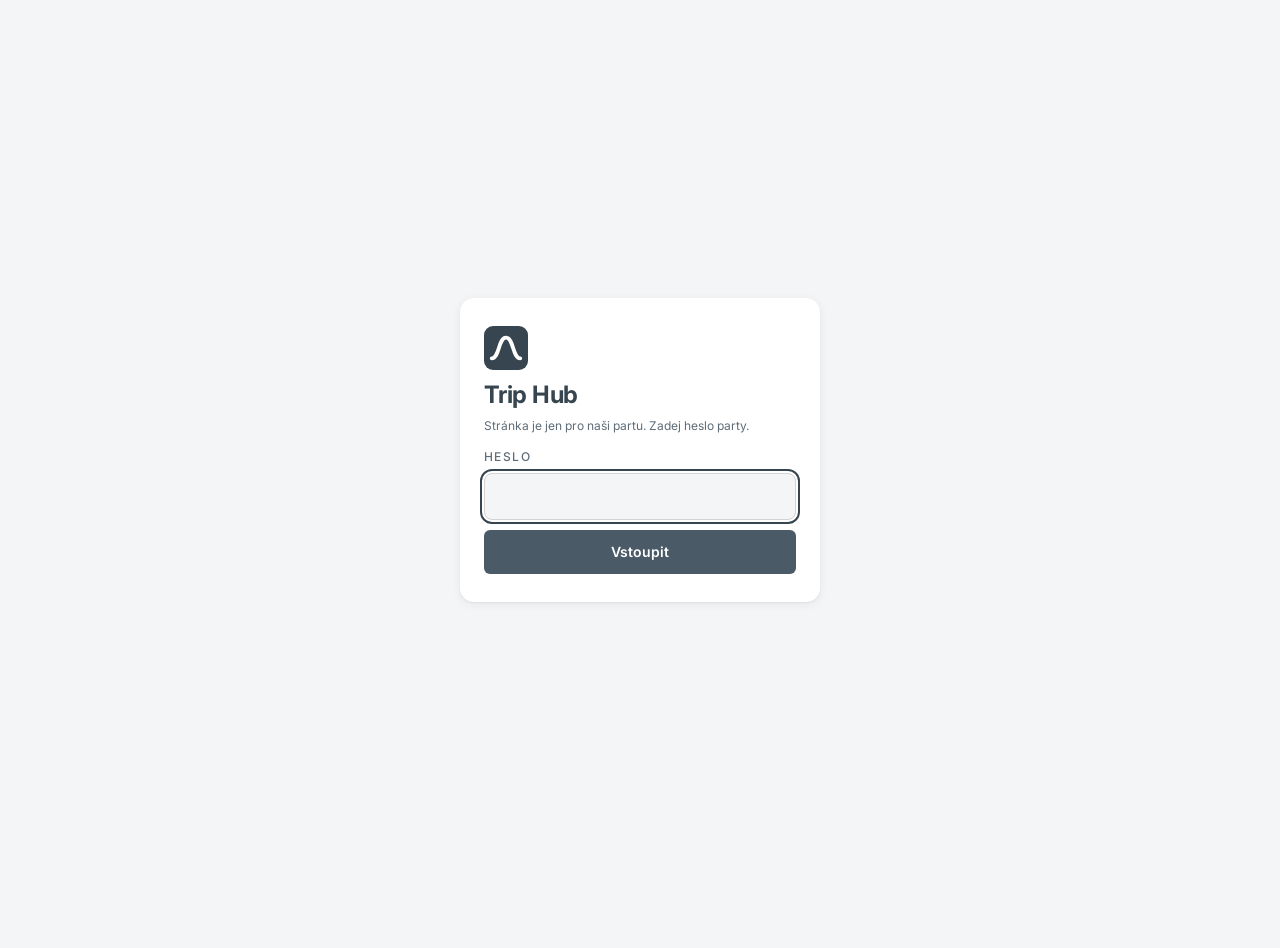
==== index.html @ 34dd04b4 "Místa: Park Františka Šťastného, first trip's meeting point, in a new special category Legendy Co-Au" ====
<!doctype html><html><head><meta charset=utf8><meta name="robots" content="noindex, nofollow, noimageindex"><meta name=viewport content="width=device-width,initial-scale=1,viewport-fit=cover"><style>:root{color-scheme:light;box-sizing:border-box;padding-top:env(safe-area-inset-top,0px);padding-bottom:env(safe-area-inset-bottom,0px)}html{scroll-padding-top:env(safe-area-inset-top,0px)}body{margin:0;padding:0;font:14px -apple-system,BlinkMacSystemFont,sans-serif;background:#faf9f5;color:#141413}img{max-width:100%}[hidden]:not([hidden=until-found i]){display:none!important}</style><link rel="icon" href="favicon.svg" type="image/svg+xml"><link rel="icon" href="favicon-32.png" sizes="32x32" type="image/png"><link rel="apple-touch-icon" href="apple-touch-icon.png"></head><body><script>/* Site password gate (Tom 2026-10-06) */try{var a=localStorage.getItem("site-auth");if(a!=="1"&&a!=="guest")document.documentElement.classList.add("locked");if(a==="guest")document.documentElement.classList.add("guest")}catch(_){document.documentElement.classList.add("locked")}</script>
<title>Trip Hub</title>
<link rel="preconnect" href="https://fonts.googleapis.com">
<link rel="preconnect" href="https://fonts.gstatic.com" crossorigin>
<link rel="stylesheet" href="https://fonts.googleapis.com/css2?family=Inter:wght@400;500;600;700&display=swap">
<style>
:root{
  /* Modern Minimalist: Charcoal #36454F, Slate Gray #708090, Light Gray #D3D3D3, White. */
  --bg:#F4F5F6; --surface:#FFFFFF; --ink:#36454F; --muted:#5F6D78; --line:#D3D3D3;
  --accent:#4A5A67; --accent-ink:#FFFFFF; --flag:#36454F; --flag-ink:#FFFFFF; --good:#4E7A5E; --soft:#ECEEF0;
  --road:#36454F; --slate:#708090; --hero-hi:#D3D3D3; --go-bg:#D6F0DC; --go-ink:#1D4A2A;
  /* Cards have no border stroke, only a soft shadow (Tom 2026-10-06). */
  --card-shadow:0 1px 2px rgba(31,41,51,.06),0 2px 10px rgba(31,41,51,.07);
  /* Route lines on maps stay distinct colours so stages can be told apart. */
  --s1:#2F5D8A; --s2:#A9561F; --s3:#3E7B55;
  --display:Inter, system-ui, -apple-system, "Segoe UI", Helvetica, Arial, sans-serif;
  --body:Inter, system-ui, -apple-system, "Segoe UI", Helvetica, Arial, sans-serif;
  --mono:Inter, system-ui, -apple-system, "Segoe UI", Helvetica, Arial, sans-serif;
}
@media (prefers-color-scheme: dark){
  :root:not([data-theme="light"]){
    color-scheme:dark;
    --bg:#1E262C; --surface:#273139; --ink:#ECEFF1; --muted:#A9B4BD; --line:#3A464F;
    --accent:#B8C4CD; --accent-ink:#1E262C; --flag:#D3D3D3; --flag-ink:#36454F; --good:#7DBF94; --soft:#303B44;
    --road:#151B20; --slate:#8A9AA8; --hero-hi:#D3D3D3; --go-bg:#A8DDB5; --go-ink:#12301C; --s1:#6FA0D6; --s2:#E0915C; --s3:#72B98C; --card-shadow:0 1px 2px rgba(0,0,0,.35),0 0 0 1px rgba(255,255,255,.03);
  }
}
:root[data-theme="dark"]{
  color-scheme:dark;
  --bg:#1E262C; --surface:#273139; --ink:#ECEFF1; --muted:#A9B4BD; --line:#3A464F;
  --accent:#B8C4CD; --accent-ink:#1E262C; --flag:#D3D3D3; --flag-ink:#36454F; --good:#7DBF94; --soft:#303B44;
  --road:#151B20; --slate:#8A9AA8; --hero-hi:#D3D3D3; --go-bg:#A8DDB5; --go-ink:#12301C; --s1:#6FA0D6; --s2:#E0915C; --s3:#72B98C; --card-shadow:0 1px 2px rgba(0,0,0,.35),0 0 0 1px rgba(255,255,255,.03);
}
*{box-sizing:border-box}
body{overflow-x:clip;font-variant-numeric:tabular-nums;background:var(--bg);color:var(--ink);font:16px/1.55 var(--body);padding-inline:16px;padding-block:0 48px}
.wrap{max-width:1040px;margin:0 auto}
h1,h2,h3{font-family:var(--display);font-weight:700;letter-spacing:-.01em;text-wrap:balance;margin:0;line-height:1.05}
.mono{font-family:var(--mono);font-variant-numeric:tabular-nums}
.label{font:500 12px/1 var(--mono);text-transform:uppercase;letter-spacing:.12em;color:var(--muted)}
a{color:var(--accent)}
button,input,textarea,select{font:inherit;color:inherit}
:focus-visible{outline:2px solid var(--flag);outline-offset:2px}

/* Header */
.top{display:flex;flex-wrap:wrap;align-items:center;justify-content:space-between;gap:12px;padding-block:20px 12px}
/* Fixed top menu (Tom 2026-10-08): sticks to the top; full-width backdrop, transparent while it sits over a hero photo */
.top{position:sticky;top:0;z-index:50}
.top::before{content:"";position:absolute;inset:0 calc(50% - 50vw);z-index:-1;background:var(--bg);transition:background .2s,box-shadow .2s}
body.scrolled .top::before{box-shadow:0 1px 0 var(--line),0 6px 16px rgba(0,0,0,.06)}
body.over-hero:not(.top-solid) .top::before{background:transparent;box-shadow:none}
html{scroll-padding-top:calc(var(--top-h,80px) + 8px)}
.brand{display:flex;align-items:center;gap:10px;color:inherit;text-decoration:none}
.brand:focus-visible{outline:2px solid var(--flag);outline-offset:4px;border-radius:8px}
.brand h1{font-size:21px}
.brand svg{flex:none}
.sample{font:500 12px/1 var(--mono);letter-spacing:.08em;text-transform:uppercase;color:var(--muted);border:1px dashed var(--slate);padding:6px 8px;border-radius:4px}

/* Trip switcher */
.trips{display:flex;gap:8px;flex-wrap:wrap;padding-block:4px 16px}
.trip-chip{display:flex;flex-direction:column;align-items:flex-start;gap:4px;background:var(--surface);border:0;box-shadow:var(--card-shadow);border-radius:8px;padding:10px 14px;cursor:pointer;text-align:left}
.trip-chip strong{font-family:var(--display);font-size:16px;font-weight:700}
.trip-chip[aria-pressed="true"]{box-shadow:inset 0 0 0 2px var(--accent),var(--card-shadow)}
.pill{display:inline-block;font:500 12px/1 var(--mono);letter-spacing:.1em;text-transform:uppercase;padding:4px 6px;border-radius:3px}
.pill.done{background:var(--soft);color:var(--muted)}
.pill.next{background:var(--flag);color:var(--flag-ink)}

/* Hero band */
/* Full-width trip header; its content stays in the page container. Past trips show a trip photo with the cars behind it. */
.hero{position:relative;margin-inline:calc(50% - 50vw);margin-bottom:28px;padding:44px 16px;color:#F2F5F8;background:var(--road);background-size:cover;background-position:var(--hero-pos,center)}
.hero.has-img{background-image:linear-gradient(0deg,rgba(20,27,33,.82) 0%,rgba(20,27,33,.66) calc(100% - var(--hero-top) - 170px),rgba(20,27,33,.22) calc(100% - var(--hero-top) + 10px),rgba(20,27,33,0) 100%),var(--hero-img);--hero-top:clamp(260px,50vh,600px);padding-block:var(--hero-top) 40px}
.hero.has-img .hero-in{width:100%;align-items:end}
.hero-in{max-width:1040px;margin:0 auto;display:grid;grid-template-columns:1.4fr 1fr;gap:24px;align-items:center}
.hero.has-img h2,.hero.has-img p,.hero.has-img .stat,.hero.has-img .label{text-shadow:0 1px 3px rgba(0,0,0,.55),0 0 14px rgba(0,0,0,.35)}
.hero h2{font-size:clamp(28px,4.8vw,45px)}
/* Trip titles (Tom 2026-10-09): own title, season + year as the subtitle */
.hero .hsub{margin-top:6px;font:600 clamp(16px,2vw,20px)/1.2 var(--display);color:#E3EAF0;letter-spacing:.01em}
.hero .label{color:#B8C5D1}
.hero.has-img .label{color:#E2E8EE}
.hero p{margin:10px 0 0;max-width:52ch;color:#C9D3DD}
.stats{display:grid;grid-template-columns:repeat(2,1fr);gap:14px 20px;align-content:center}
.stat .v{font:500 23px/1.1 var(--mono);font-variant-numeric:tabular-nums}
.stat .v small{font-size:12px;color:#9FB0C2;margin-left:3px}
.countdown{color:var(--flag)}
.hero .countdown{color:var(--hero-hi)}

/* Tabs */
.tabs{display:flex;gap:4px;overflow-x:auto;margin-block:20px 16px;border-bottom:1px solid var(--line)}
.tab{background:none;border:0;border-bottom:3px solid transparent;padding:10px 14px;font:600 12px/1 var(--mono);letter-spacing:.08em;text-transform:uppercase;color:var(--muted);cursor:pointer;white-space:nowrap}
.tab[aria-selected="true"]{color:var(--ink);border-bottom-color:var(--flag)}

/* Roads */
.stages{display:grid;gap:14px}
.stage{background:var(--surface);border:0;box-shadow:var(--card-shadow);border-radius:10px;display:grid;grid-template-columns:72px 1fr 260px;gap:16px;padding:16px;align-items:center}
.day{font-family:var(--display);font-weight:700;font-size:28px;line-height:1;color:var(--accent);text-align:center}
.day span{display:block;font:500 12px/1 var(--mono);letter-spacing:.12em;color:var(--muted);margin-bottom:4px}
.stage h3{font-size:17px}
.stage .route{color:var(--muted);font-size:14px;margin-top:2px}
.facts{display:flex;flex-wrap:wrap;gap:6px 16px;margin-top:10px;font-size:12px}
.facts b{font-family:var(--mono);font-weight:500}
.passes{display:flex;flex-wrap:wrap;gap:6px;margin-top:10px}
.pass{font:500 12px/1 var(--mono);background:var(--soft);padding:6px 8px;border-radius:4px}
.pass em{font-style:normal;color:var(--muted)}
.profile svg{width:100%;height:auto;display:block}
.profile .cap{display:flex;justify-content:space-between;margin-top:4px}
.stage-links{display:flex;gap:12px;margin-top:10px;font-size:12px}
.rating{color:var(--flag);letter-spacing:2px}

/* Photos */
.photo-bar{display:flex;flex-wrap:wrap;gap:10px;align-items:center;justify-content:space-between;margin-bottom:14px}
.photos{display:grid;grid-template-columns:repeat(auto-fill,minmax(220px,1fr));gap:12px}
.photo{margin:0;background:var(--surface);border:0;box-shadow:var(--card-shadow);border-radius:10px;overflow:hidden}
.photo .img{background:var(--soft);aspect-ratio:4/3;max-width:100%;display:block;width:100%;object-fit:cover}
.iday-photos{margin-top:16px;grid-column:1/-1;min-width:0}
.iday-photos-head{display:flex;justify-content:space-between;align-items:center;gap:12px;flex-wrap:wrap;margin-bottom:10px}
.day-photos{grid-template-columns:repeat(auto-fill,minmax(150px,1fr));gap:8px}
.photo-open{display:block;width:100%;padding:0;border:0;background:none;cursor:zoom-in}
.photo-open:focus-visible{outline:2px solid var(--accent,#c60);outline-offset:-2px}
#lightbox{padding:0;border:0;max-width:100vw;max-height:100vh;width:100vw;height:100vh;background:rgba(10,10,10,.94);color:#fff}
#lightbox::backdrop{background:rgba(0,0,0,.8)}
#lightbox .lb-stage{position:absolute;inset:0;display:flex;align-items:center;justify-content:center;padding:48px 8px}
#lightbox img{max-width:100%;max-height:100%;object-fit:contain;display:block}
#lightbox button{position:absolute;background:rgba(255,255,255,.12);color:#fff;border:0;border-radius:999px;width:44px;height:44px;font-size:19px;cursor:pointer}
#lightbox button[hidden]{display:none}
#lightbox button:hover{background:rgba(255,255,255,.25)}
#lightbox [data-lb=close]{top:8px;right:8px}
#lightbox [data-lb=prev]{left:8px;top:50%;transform:translateY(-50%)}
#lightbox [data-lb=next]{right:8px;top:50%;transform:translateY(-50%)}
#lightbox .lb-count{position:absolute;top:18px;left:16px;font-size:12px;opacity:.8;font-family:var(--mono)}
.photo figcaption{padding:10px 12px;font-size:12px;display:flex;justify-content:space-between;gap:8px}
.photo figcaption span:last-child{color:var(--muted);font-family:var(--mono);font-size:12px;white-space:nowrap}
.btn{display:inline-flex;align-items:center;gap:6px;background:var(--accent);color:var(--accent-ink);border:0;border-radius:6px;padding:9px 14px;font-weight:600;font-size:14px;cursor:pointer}
.btn.ghost{background:transparent;color:var(--ink);border:1px solid var(--line)}
.btn input{display:none}

/* Stories */
.stories{display:grid;grid-template-columns:1fr 320px;gap:20px;align-items:start}
.story{background:var(--surface);border:0;box-shadow:var(--card-shadow);border-radius:10px;padding:18px 20px}
.story + .story{margin-top:12px}
.story h3{font-size:23px;margin-top:6px}
.story-del{background:none;border:0;padding:4px;margin:-4px -4px -4px 4px;color:var(--muted);cursor:pointer;border-radius:6px;display:inline-flex}
.story-del:hover{color:#B3261E;background:var(--soft)}
.story-del.edit:hover{color:var(--ink)}
.story p{margin:8px 0 0;max-width:65ch}
.byline{display:flex;gap:10px;align-items:center;flex-wrap:wrap}
.avatar{width:28px;height:28px;border-radius:50%;display:grid;place-items:center;font:600 12px/1 var(--mono);background:var(--ink);color:var(--surface);flex:none}
.byline .who{font-weight:600;font-size:14px}
.byline .car{color:var(--muted);font-size:12px}
.compose{background:var(--surface);border:0;box-shadow:var(--card-shadow);border-radius:10px;padding:16px;display:grid;gap:10px;position:sticky;top:12px}
.compose label{display:grid;gap:4px;font-size:12px;color:var(--muted)}
.compose input,.compose textarea,.compose select{background:var(--bg);border:1px solid var(--line);border-radius:6px;padding:8px 10px;color:var(--ink)}
.compose textarea{min-height:110px;resize:vertical}
.s-picks{display:flex;flex-wrap:wrap;gap:6px}
.s-pick{position:relative;width:64px;height:64px;border-radius:6px;overflow:hidden;background:var(--soft)}
.s-pick img{width:100%;height:100%;object-fit:cover;display:block}
.s-pick button{position:absolute;top:2px;right:2px;width:20px;height:20px;border:0;border-radius:50%;background:rgba(0,0,0,.6);color:#fff;font-size:14px;line-height:20px;padding:0;cursor:pointer}
.story-photos{display:grid;grid-template-columns:repeat(auto-fill,minmax(120px,1fr));gap:6px;margin-top:12px}
.story-photos button{border:0;padding:0;background:var(--soft);border-radius:6px;overflow:hidden;aspect-ratio:4/3;cursor:zoom-in}
.story-photos img{width:100%;height:100%;object-fit:cover;display:block}
.note{font-size:12px;color:var(--muted)}

/* Crew */
.member .nick{font-weight:400;color:var(--muted)}
.tpick{position:absolute;z-index:5;top:20px;right:max(16px,calc(50% - 520px))}
.tpick-btn{display:flex;align-items:center;gap:10px;min-height:44px;padding:8px 12px 8px 16px;border-radius:999px;border:1px solid rgba(255,255,255,.28);background:rgba(20,27,33,.55);-webkit-backdrop-filter:blur(8px);backdrop-filter:blur(8px);color:#F2F5F8;font:600 15px/1.2 var(--body);cursor:pointer}
.tpick-btn .label{color:#C9D3DD;font-size:11px}
.tpick-btn svg{width:18px;height:18px;fill:none;stroke:currentColor;stroke-width:2;stroke-linecap:round;stroke-linejoin:round;transition:transform .15s}
.tpick-btn[aria-expanded="true"] svg{transform:rotate(180deg)}
@media (hover:hover){.tpick-btn:hover{background:rgba(20,27,33,.72)}}
.tpick-list{position:absolute;right:0;top:calc(100% + 8px);width:min(300px,calc(100vw - 32px));max-height:min(65vh,520px);overflow:auto;background:var(--surface);color:var(--ink);border-radius:12px;box-shadow:0 12px 32px rgba(0,0,0,.28),0 2px 6px rgba(0,0,0,.12);padding:6px}
.tpick-year{padding:4px 0}.tpick-year + .tpick-year{border-top:1px solid var(--line)}
.hero .tpick-year > .label{display:block;padding:8px 10px 4px;color:var(--muted);text-shadow:none}
.hero .tpick-btn .label{text-shadow:none}
.tpick-opt{display:flex;flex-direction:column;align-items:flex-start;gap:2px;width:100%;min-height:44px;padding:8px 10px;border:0;border-radius:8px;background:none;color:var(--ink);text-align:left;cursor:pointer;font:inherit}
.tpick-opt strong{font-weight:600;font-size:15px}.tpick-opt span{font-size:12px;color:var(--muted)}
.tpick-opt[aria-current="true"]{background:var(--soft)}
@media (hover:hover){.tpick-opt:hover{background:var(--soft)}}
.tpick-opt:focus-visible{outline:2px solid var(--accent);outline-offset:-2px}
@media (max-width:640px){.tpick{top:12px}}
/* Hero under the top menu */
body.over-hero:not(.top-solid) .top{color:#F2F5F8}
body.over-hero:not(.top-solid) .brand svg rect{fill:rgba(255,255,255,.18)!important}
body.over-hero:not(.top-solid) .brand svg path{stroke:#fff!important}
body.over-hero:not(.top-solid) .brand h1{text-shadow:0 1px 3px rgba(0,0,0,.45)}
body.over-hero:not(.top-solid) .top-nav .sec{background:rgba(20,27,33,.45);border-color:rgba(255,255,255,.28);color:#E6ECF1;-webkit-backdrop-filter:blur(8px);backdrop-filter:blur(8px)}
body.over-hero:not(.top-solid) .top-nav .sec[aria-selected="true"]{background:#F2F5F8;color:#1E262C;border-color:#F2F5F8}
@media (hover:hover){body.over-hero:not(.top-solid) .top-nav .sec:not([aria-selected="true"]):hover{background:rgba(20,27,33,.7);color:#fff;border-color:rgba(255,255,255,.5)}}
body.over-hero #view > .hero.has-img:first-child{margin-top:calc(-1 * var(--top-h,80px));padding-top:calc(var(--hero-top) + var(--top-h,80px));background-image:linear-gradient(180deg,rgba(20,27,33,.55) 0,rgba(20,27,33,0) calc(var(--top-h,80px) + 70px)),linear-gradient(0deg,rgba(20,27,33,.82) 0%,rgba(20,27,33,.66) calc(100% - var(--hero-top) - var(--top-h,80px) - 170px),rgba(20,27,33,.22) calc(100% - var(--hero-top) - var(--top-h,80px) + 10px),rgba(20,27,33,0) 100%),var(--hero-img)}
body.over-hero #view > .hero.has-img:first-child .tpick{top:calc(var(--top-h,80px) + 16px)}
.vtag{display:inline-block;margin-right:6px;padding:2px 6px;border-radius:3px;background:var(--soft);font:500 10px/1.2 var(--mono);letter-spacing:.06em;text-transform:uppercase;color:var(--muted);vertical-align:1px}
.gvars{display:block;font-size:12px;margin-top:2px}
.cc-vars{margin:4px 0 12px}
.cc-mods{margin:6px 0 4px;padding-left:20px}.cc-mods li{margin:2px 0}
.vcount{display:block;font-size:12px;color:var(--muted);font-weight:400}
/* Fleet sort row (Tom 2026-10-06): label centred with the buttons, smaller buttons */
.fleet-sort{padding:0;align-items:center;gap:5px}
.fleet-sort .label{margin:0 4px 0 0;line-height:1}
.fleet-sort .sec{min-height:30px;padding:6px 11px;font-size:10.5px;letter-spacing:.06em}
/* Logout (Tom 2026-10-06): icon button top right, back to the password screen */
.top-nav{margin-left:auto}
.logout,.menu-btn{flex:none;width:44px;height:44px;padding:0;display:inline-grid;place-items:center;border-radius:999px;background:var(--surface);border:1px solid var(--line);color:var(--muted);cursor:pointer;transition:background .15s,color .15s,border-color .15s}
@media (hover:hover){.logout:hover,.menu-btn:hover{background:var(--soft);color:var(--ink);border-color:var(--muted)}}
.logout:focus-visible,.menu-btn:focus-visible{outline:2px solid var(--flag);outline-offset:2px}
body.over-hero:not(.top-solid) .logout,body.over-hero:not(.top-solid) .menu-btn{background:rgba(20,27,33,.45);border-color:rgba(255,255,255,.28);color:#E6ECF1;-webkit-backdrop-filter:blur(8px);backdrop-filter:blur(8px)}
@media (hover:hover){body.over-hero:not(.top-solid) .logout:hover,body.over-hero:not(.top-solid) .menu-btn:hover{background:rgba(20,27,33,.7);color:#fff;border-color:rgba(255,255,255,.5)}}
/* Password gate */
html.locked .wrap{display:none}
html:not(.locked) #gate{display:none}
html.guest #compose,html.guest .story-del{display:none!important}
#gate{min-height:100vh;min-height:100dvh;display:grid;place-items:center;padding:24px 0}
.gate-card{width:min(360px,100%);display:grid;gap:10px;background:var(--surface);box-shadow:var(--card-shadow);border-radius:14px;padding:28px 24px;text-align:left}
.gate-card h1{font-size:24px;margin:2px 0 0}.gate-card p{margin:0 0 6px}
.gate-card input{font:inherit;padding:10px 12px;border:1px solid var(--line);border-radius:8px;background:var(--bg);color:var(--ink)}
.gate-card .btn{justify-content:center}
#gate-msg:empty{display:none}
.crew{display:grid;grid-template-columns:repeat(auto-fill,minmax(230px,1fr));gap:12px}
.driver{background:var(--surface);border:0;box-shadow:var(--card-shadow);border-radius:10px;padding:16px;display:grid;gap:10px}
.driver .num{font-family:var(--display);font-weight:700;font-size:31px;line-height:.9;color:var(--accent)}
.driver .model{font-weight:600}
.spec{display:grid;grid-template-columns:repeat(3,1fr);gap:6px;border-top:1px solid var(--line);padding-top:10px}
.spec div{display:grid;gap:3px}
.spec b{font:500 14px/1 var(--mono)}

/* Plan */
.plan{display:grid;grid-template-columns:1fr 1fr;gap:16px}
.panel{background:var(--surface);border:0;box-shadow:var(--card-shadow);border-radius:10px;padding:18px}
.checklist{padding:12px 16px}.checklist ul{list-style:none;margin:4px 0 0;padding:0;display:grid;grid-template-columns:repeat(auto-fill,minmax(140px,1fr));gap:0 16px}
.checklist label{display:flex;align-items:center;gap:8px;min-height:34px;cursor:pointer;font-size:14px}
.checklist input{width:16px;height:16px;margin:0;accent-color:var(--ink);flex:none}
.checklist input:checked + span{color:var(--muted);text-decoration:line-through}
.checklist .note{margin:6px 0 0;font-size:12px}
.check-group + .check-group{margin-top:14px}
.panel h3{font-size:16px;margin-bottom:10px}
.kv{display:grid;grid-template-columns:130px 1fr;gap:8px 12px;font-size:14px}
.kv dt{color:var(--muted)}
.kv dd{margin:0}
.check{display:grid;gap:8px}
.check label{display:flex;gap:10px;align-items:flex-start;font-size:14px;cursor:pointer}
.check input{margin-top:3px;accent-color:var(--good)}
.check .who{margin-left:auto;font:500 12px/1.6 var(--mono);color:var(--muted)}
.rsvp{display:grid;gap:8px}
.rsvp-row{display:flex;align-items:center;gap:10px;font-size:14px}
.rsvp-row .st{margin-left:auto}
.st{font:500 12px/1 var(--mono);text-transform:uppercase;letter-spacing:.08em;padding:4px 7px;border-radius:3px}
.st.in{background:color-mix(in srgb,var(--good) 18%,transparent);color:var(--good)}
.st.out{background:color-mix(in srgb,var(--ink) 8%,transparent);color:var(--muted)}
.rsvp-row.out > span:not(.st){opacity:.6}
.rsvp-row.out .avatar{opacity:.5;filter:grayscale(1)}
.tag.out{background:color-mix(in srgb,var(--ink) 7%,transparent);color:var(--muted)}
.st.maybe{background:color-mix(in srgb,var(--flag) 18%,transparent);color:var(--flag)}
.empty{background:var(--surface);border:1px dashed var(--line);border-radius:10px;padding:24px;color:var(--muted);text-align:center}

@media (max-width:820px){
  .hero-in{grid-template-columns:1fr}
  .hero.has-img{--hero-top:clamp(230px,42vh,380px);padding-bottom:28px}
  .stage{grid-template-columns:56px 1fr}
  .stage .profile{grid-column:1 / -1}
  .stories{grid-template-columns:1fr}
  .compose{position:static}
  .plan{grid-template-columns:1fr}
}
@media (max-width:460px){
  .kv{grid-template-columns:1fr}
  .kv dt{margin-top:6px}
  .day{font-size:28px}
}
@media (prefers-reduced-motion:no-preference){
  .tab,.trip-chip{transition:border-color .15s,box-shadow .15s,color .15s}
}
/* v2: sections, itinerary, members */
.sections{display:flex;gap:6px;flex-wrap:wrap;padding-block:4px 16px}
.sec{background:var(--surface);border:1px solid var(--line);border-radius:999px;padding:9px 16px;font:600 12px/1 var(--mono);letter-spacing:.08em;text-transform:uppercase;color:var(--muted);cursor:pointer}
.sec[aria-selected="true"]{background:var(--ink);color:var(--bg);border-color:var(--ink)}
.subhead{display:flex;flex-wrap:wrap;gap:10px;align-items:center;justify-content:space-between;margin-block:24px 12px}
.subhead h3{font-size:19px}
.itin{display:grid;gap:14px}
.iday-wrap{background:var(--surface);border:0;box-shadow:var(--card-shadow);border-radius:10px}
.iday-sum{list-style:none;cursor:pointer;display:flex;flex-wrap:wrap;align-items:baseline;gap:4px 14px;padding:16px 48px 18px 18px;position:relative}
.iday-sum::-webkit-details-marker{display:none}
.iday-wrap{transition:border-color .15s}.iday-sum{border-radius:10px;transition:background-color .15s}
@media (hover:hover){.iday-sum:hover{background:color-mix(in srgb,var(--soft) 45%,transparent)}.iday-sum:hover .chev{border-color:var(--flag)}}
.iday-wrap[open] > .iday-sum{border-radius:10px 10px 0 0}
.iday-no{flex:0 0 100%;display:flex;margin:4px 0 6px}.iday-no b{display:inline-flex;align-items:center;min-height:22px;padding:2px 10px;border-radius:999px;background:var(--flag);color:var(--flag-ink);font:700 11px/1.2 var(--mono);letter-spacing:.08em;text-transform:uppercase}
.iday-sum h4{font-family:var(--display);font-weight:700;font-size:16px;margin:0;line-height:1.05}
.iday-sum .meta{font:500 12px/1.3 var(--mono);color:var(--muted)}
.iday-sum .chev{position:absolute;right:18px;top:50%;width:10px;height:10px;border-right:2px solid var(--ink);border-bottom:2px solid var(--ink);transform:translateY(-70%) rotate(45deg);transition:transform .15s}
.iday-wrap[open] .iday-sum .chev{transform:translateY(-30%) rotate(-135deg)}
.iday-sum:focus-visible{outline:2px solid var(--flag);outline-offset:2px;border-radius:10px}
.sday{padding:0 18px 18px}
.iday-wrap.solo{padding-top:2px}.iday-wrap.solo > .iday-sum{cursor:default}
@media (hover:hover){.iday-wrap.solo > .iday-sum:hover{background:none}}
.trip-home .mapcard{margin-bottom:16px}
.home-days{display:grid;grid-template-columns:repeat(auto-fit,minmax(240px,1fr));gap:12px}
.home-day{position:relative;text-align:left;display:flex;flex-direction:column;gap:4px;padding:14px 40px 16px 16px;border:0;border-radius:10px;background:var(--surface);box-shadow:var(--card-shadow);color:var(--ink);font:inherit;cursor:pointer;transition:background-color .15s}
@media (hover:hover){.home-day:hover{background:color-mix(in srgb,var(--soft) 45%,var(--surface))}}
.home-day:focus-visible{outline:2px solid var(--flag);outline-offset:2px}
.home-day .iday-no{flex:none;margin:0 0 4px}.home-day .iday-no b{color:#fff}
.home-day h4{font-family:var(--display);font-weight:700;font-size:16px;margin:0;line-height:1.1}
.home-day .meta{font:500 12px/1.35 var(--mono);color:var(--muted)}
.home-day .go{position:absolute;right:16px;top:50%;transform:translateY(-50%);font-size:22px;color:var(--muted)}.sday .mapcard{margin-top:0}
.iday{padding:0 18px 16px;display:grid;grid-template-columns:150px 1fr;gap:18px}
.iday-map{grid-column:1/-1;margin:4px 0 0;border:0;box-shadow:var(--card-shadow);border-radius:8px;overflow:hidden}
.iday-map-open{display:block;width:100%;padding:0;border:0;background:var(--soft);cursor:zoom-in}
.iday-map img{display:block;width:100%;height:auto;aspect-ratio:2/1;object-fit:cover}
.iday-map figcaption{display:flex;flex-wrap:wrap;justify-content:space-between;gap:6px 14px;padding:8px 12px;font:500 12px/1.4 var(--mono)}
.iday-head .date{font:500 12px/1.3 var(--mono);color:var(--muted);margin-top:6px}
.iday-head .km{font:500 12px/1.3 var(--mono);margin-top:8px}
.iday-head h4{font-family:var(--display);font-weight:700;font-size:16px;margin:0;line-height:1.05}
.stops{list-style:none;margin:0;padding:0;display:grid;gap:0}
.stops li{display:grid;grid-template-columns:52px 22px 1fr;gap:8px;align-items:start;padding-block:6px;position:relative}
.stops li .t{font:500 12px/20px var(--mono);font-variant-numeric:tabular-nums;color:var(--muted)}
.stops li .dot{width:12px;height:12px;border-radius:50%;margin:4px auto 0;border:2px solid var(--accent);background:var(--surface);position:relative;z-index:1}
.stops li:not(:last-child)::before{content:"";position:absolute;left:calc(52px + 8px + 10px);top:22px;bottom:-8px;width:2px;background:var(--line)}
.stops li.pass .dot,.stops li.via .dot{background:var(--accent)}
.stops li.end .dot{border-color:var(--ink);background:var(--ink);border-radius:3px}
.stops li.stay .dot{border-color:var(--good);background:var(--good)}
.stops li.meet .dot{border-color:var(--flag);background:var(--flag)}
.stops .what{font-size:14px}
.stops .what small{display:block;color:var(--muted);font-size:12px}
.totals{display:grid;grid-template-columns:repeat(4,1fr);gap:12px;margin-bottom:16px}
.total{background:var(--surface);border:0;box-shadow:var(--card-shadow);border-radius:10px;padding:14px 16px}
.total .v{font:500 24px/1.1 var(--mono);font-variant-numeric:tabular-nums;margin-top:6px}
.members{display:grid;grid-template-columns:repeat(auto-fill,minmax(300px,1fr));gap:12px}
.member{background:var(--surface);border:0;box-shadow:var(--card-shadow);border-radius:10px;padding:16px;display:grid;gap:12px;align-content:start}
.member .top-row{display:flex;align-items:center;gap:10px}
.member .top-row .avatar{width:40px;height:40px;font-size:16px}
.member .name{font-family:var(--display);font-weight:700;font-size:16px;line-height:1.2}
.member .meta{font:500 12px/1.4 var(--mono);color:var(--muted)}
.garage{display:grid;gap:8px;border-top:1px solid var(--line);padding-top:10px}
.gcar{display:grid;grid-template-columns:1fr;gap:2px}
.gcar .model{font-weight:600;font-size:14px;text-align:left;padding:0;background:none;border:0;color:inherit;cursor:pointer;text-decoration:underline;text-decoration-color:var(--line);text-underline-offset:3px}
.flag{display:inline-block;width:20px;height:13px;border-radius:2px;box-shadow:0 0 0 1px rgba(0,0,0,.18);vertical-align:-1px;margin-right:7px;flex:none}
.member-tags{display:flex;flex-wrap:wrap;gap:6px;margin-top:4px}
.member > .tags{display:flex;flex-wrap:wrap;gap:6px}
.fleet tr.flash td{animation:rowflash 2s ease-out}
@keyframes rowflash{0%,40%{background:var(--go-bg)}100%{background:transparent}}
/* Forecast sits beside the stops on wide screens, below them on narrow ones. */
.wx{border-top:1px solid var(--line);padding-top:10px}
@media (min-width:821px){
  .iday:has(.wx){grid-template-columns:150px minmax(0,1fr) minmax(0,1.15fr)}
  .iday .wx{border-top:0;border-left:1px solid var(--line);padding:0 0 0 18px;align-self:start}
}
@media (max-width:820px){ .wx{grid-column:1/-1} }
.wx-head{display:flex;flex-wrap:wrap;gap:4px 10px;align-items:baseline;margin-bottom:2px}
.wx-head .note{font-size:12px}
.wx-row{display:grid;grid-template-columns:24px auto 1fr auto;gap:2px 10px;align-items:center;padding:6px 0;font-size:14px}
.wx-place{font-weight:600;display:flex;gap:6px;align-items:baseline;grid-column:1/-1;line-height:1.25}
.wx-m{grid-column:3}
.wx-place small{font-weight:400;font-size:12px;color:var(--muted)}
.wx-ico{width:24px;height:24px;color:var(--ink)}
.wx-t{font-weight:700;white-space:nowrap}
.wx-t small{font-weight:500;color:var(--muted);margin-left:2px}
.wx-m{font-size:12px;color:var(--muted)}
.wx-link{display:inline-flex;align-items:center;justify-content:center;min-width:44px;min-height:44px;text-decoration:none}

.eng{display:inline-flex;align-items:center;gap:6px;white-space:nowrap}
.eng-ico{color:var(--ink);flex:none}
.cc-specs .eng-ico{vertical-align:-3px;margin-right:6px}
.codrivers{display:flex;flex-wrap:wrap;gap:8px}
.codriver{display:flex;align-items:center;gap:8px;background:var(--surface);border:0;box-shadow:var(--card-shadow);border-radius:999px;padding:4px 12px 4px 4px;font-weight:600;font-size:14px}
.gcar .spec2{font:500 12px/1.4 var(--mono);color:var(--muted)}
.gcar .tags{grid-column:1/-1;display:flex;flex-wrap:wrap;gap:4px}
.tag{font:500 12px/1 var(--mono);letter-spacing:.06em;text-transform:uppercase;background:var(--soft);padding:4px 6px;border-radius:3px;cursor:pointer;border:0;color:var(--ink)}
.tag.next{background:var(--go-bg);color:var(--go-ink)}
.fleet-wrap{overflow-x:auto;background:var(--surface);border:0;box-shadow:var(--card-shadow);border-radius:10px}
.fleet{width:100%;border-collapse:collapse;font-size:14px;min-width:980px}
.fleet th{text-align:left;font:500 10.5px/1 var(--mono);letter-spacing:.07em;text-transform:uppercase;color:var(--muted);padding:12px 10px;border-bottom:1px solid var(--line);cursor:pointer;white-space:nowrap}
.fleet td{padding:10px 10px;border-bottom:1px solid var(--line)}
.fleet tr:last-child td{border-bottom:0}
.fleet td.n{font-family:var(--mono);font-variant-numeric:tabular-nums;text-align:right;white-space:nowrap}
.fleet td:first-child{min-width:170px}
.fleet td:nth-child(2){min-width:110px}
.fleet th.n{text-align:right}
.trip-cars{grid-column:1/-1;display:flex;flex-wrap:wrap;align-items:center;gap:8px;margin-top:10px;padding-top:18px;border-top:1px solid rgba(255,255,255,.18)}
.trip-cars .label{flex:0 0 100%;margin:0 0 2px;color:#B8C5D1}
.trip-car{display:inline-flex;align-items:center;gap:10px;padding:4px 14px 4px 4px;border:1px solid rgba(255,255,255,.28);border-radius:999px;background:rgba(20,27,33,.55);color:#F2F5F8;font:inherit;font-size:14px;font-weight:500;line-height:1.2;cursor:pointer;backdrop-filter:blur(4px);-webkit-backdrop-filter:blur(4px)}
.trip-car img,.trip-car .car-ph{width:48px;height:36px;object-fit:cover;border-radius:999px;flex:none}
.trip-car .car-ph{align-items:center;justify-content:center}
.trip-car:hover{border-color:#F2F5F8;background:rgba(20,27,33,.75)}
.trip-car.out{border-style:dashed;background:rgba(20,27,33,.4)}
.trip-car.out img,.trip-car.out .car-ph{filter:grayscale(1);opacity:.55}
.trip-car.out > span:not(.car-ph){display:flex;flex-direction:column;gap:2px}
.trip-car.out s{opacity:.7;text-decoration-thickness:1px}
.trip-people{margin-top:0;padding-top:14px;border-top:0}
.trip-person{display:inline-flex;align-items:center;gap:8px;padding:4px 14px 4px 4px;border:1px solid rgba(255,255,255,.28);border-radius:999px;background:rgba(20,27,33,.55);color:#F2F5F8;font-size:14px;font-weight:500;line-height:1.2}
.trip-person .avatar{width:32px;height:32px;font-size:12px}
.trip-person > span:last-child{display:flex;flex-direction:column;gap:2px}
.trip-person small{font:500 10.5px/1 var(--mono);text-transform:uppercase;letter-spacing:.08em;color:#B8C5D1}
.trip-car.plan{border-style:dashed}
.trip-car.plan > span:not(.car-ph){display:flex;flex-direction:column;align-items:flex-start;gap:2px;text-align:left}
.trip-car.plan small{font:500 10.5px/1 var(--mono);text-transform:uppercase;letter-spacing:.08em;color:#F2D79B}
.tag.plan{border:1px dashed currentColor;background:transparent;color:var(--muted);cursor:default;white-space:nowrap}
.trip-car.out small{font:500 10.5px/1 var(--mono);text-transform:uppercase;letter-spacing:.08em;color:#F2B8A8}
.car-cell{display:flex;align-items:center;gap:12px;width:100%;padding:0;border:0;background:none;color:inherit;font:inherit;text-align:left;cursor:pointer}
.car-cell .car-name{text-decoration:underline;text-decoration-color:var(--line);text-underline-offset:3px}
.car-cell:hover .car-name{color:var(--accent);text-decoration-color:currentColor}
.car-cell:focus-visible{outline:2px solid var(--accent);outline-offset:2px;border-radius:6px}
.car-pic{flex:none;border-radius:8px;overflow:hidden;display:block;position:relative}
.car-pic .flag{position:absolute;top:5px;left:5px;margin:0;width:22px;height:15px;box-shadow:0 0 0 1px rgba(255,255,255,.8),0 1px 3px rgba(0,0,0,.4)}
#carcard{padding:0;border:0;box-shadow:var(--card-shadow);border-radius:14px;background:var(--surface);color:var(--ink);width:min(720px,calc(100vw - 32px));max-height:calc(100vh - 32px);overflow:auto}
#carcard::backdrop{background:rgba(10,14,20,.6)}
#carcard .cc-close{position:sticky;top:8px;float:right;margin:8px 8px -52px 0;z-index:1;width:44px;height:44px;border-radius:999px;border:0;background:rgba(20,26,34,.55);color:#fff;font-size:19px;cursor:pointer}
.cc-photo{display:block;width:100%;aspect-ratio:4/3;max-height:min(440px,50vh);object-fit:cover}
.cc-text{padding:20px 24px 26px}
.cc-text h2{font:700 21px/1.15 var(--display);margin:4px 0 16px;padding-right:40px}
.cc-text h3{font:600 12px/1 var(--mono);letter-spacing:.1em;text-transform:uppercase;color:var(--muted);margin:22px 0 8px}
.cc-text p{line-height:1.6;margin:0 0 10px}
.cc-trips{display:flex;flex-wrap:wrap;gap:8px}
.cc-trips .tag{cursor:pointer}
.cc-trips .tag:hover{background:var(--line)}
.cc-trips .tag .note{margin-left:4px;font-size:inherit}
.cc-specs{display:grid;grid-template-columns:repeat(auto-fill,minmax(150px,1fr));background:var(--surface);border:0;box-shadow:var(--card-shadow);border-radius:10px;overflow:hidden;margin:0 0 12px}
.cc-specs div{padding:10px 12px;box-shadow:1px 0 0 var(--line),0 1px 0 var(--line)}
.cc-specs dt{font:500 12px/1 var(--mono);letter-spacing:.08em;text-transform:uppercase;color:var(--muted);margin-bottom:6px}
.cc-specs dd{margin:0;font-size:14px}
@media (max-width:520px){.cc-text{padding:16px}}
.car-pic img,.car-pic .car-ph{width:96px;height:72px;object-fit:cover}
.car-pic img{display:block}
.car-ph{display:flex;align-items:center;justify-content:center;background:var(--soft);color:var(--muted)}
.car-ph svg{width:52%;height:auto;opacity:.75}
.car-ph.cc-photo svg{width:34%}
.fleet td:first-child{min-width:230px}
.route-box{display:flex;flex-wrap:wrap;align-items:center;gap:6px 10px;margin-top:10px}
.itin + .subhead, .subhead + .route-box{margin-bottom:14px}
.route-link{font-weight:600;font-size:14px}
.linkish{background:none;border:0;padding:0;color:var(--muted);font-size:12px;text-decoration:underline;cursor:pointer}
.route-form{display:flex;flex-wrap:wrap;gap:6px;width:100%}
.route-form input{flex:1 1 180px;min-width:0;background:var(--bg);border:1px solid var(--line);border-radius:6px;padding:7px 9px;color:var(--ink)}
.route-form .btn{padding:7px 12px}
.route-err{width:100%;color:var(--flag)}
.sr{position:absolute;width:1px;height:1px;overflow:hidden;clip:rect(0 0 0 0)}
.dayblock + .dayblock{margin-top:28px}
.dayblock .subhead{margin-top:8px}
.day-stages{display:grid;gap:6px;margin-top:10px}
.variants{display:grid;gap:6px;margin:2px 0 10px}.var-list{display:flex;flex-wrap:wrap;gap:6px}.var-tabs{grid-column:1/-1;display:flex;gap:4px;overflow-x:auto;border-bottom:1px solid var(--line);margin:0 0 4px;scrollbar-width:none}
.var{flex:0 0 auto;display:flex;flex-direction:column;align-items:flex-start;justify-content:center;min-height:44px;padding:8px 14px 7px;background:none;border:0;border-bottom:3px solid transparent;margin-bottom:-1px;color:var(--muted);font:600 13px/1.25 var(--body);cursor:pointer;text-align:left;white-space:nowrap}
.var small{font:500 12px/1.3 var(--mono);color:var(--muted)}
.var:hover{color:var(--ink)}
.var[aria-selected=true]{color:var(--ink);border-bottom-color:var(--flag)}
.var.fb{font-weight:500}
.var:focus-visible{outline:2px solid var(--flag);outline-offset:-2px}
@media (max-width:560px){.var{flex:1 1 auto;white-space:normal;padding-inline:8px}}.var-pane[hidden],.iday-map[hidden],.wx-row[hidden]{display:none}.var-link{margin:4px 0 0}.var-link[hidden]{display:none}.var-note{margin:0 0 10px;font-size:14px;color:var(--muted)}.variants .note{font-size:12px}
.meet-card{margin-top:16px;background:var(--surface);border:0;box-shadow:var(--card-shadow);border-left:4px solid var(--slate);border-radius:10px;padding:18px 20px;display:grid;grid-template-columns:1fr;gap:16px}
.meet-card:has(.meet-photos){grid-template-columns:minmax(0,1fr) minmax(0,1.2fr)}
.meet-card h3{font-size:23px;margin-top:6px}
.meet-time{font-size:16px;color:var(--flag);margin-top:4px}
.meet-card p{margin:8px 0 12px;color:var(--muted)}
.meet-actions{display:flex;flex-wrap:wrap;gap:8px;margin-top:14px}
.meet-actions .btn{text-decoration:none}
.meet-photos{display:grid;grid-template-columns:repeat(2,1fr);gap:8px}
.meet-photos img{width:100%;aspect-ratio:1;object-fit:cover;border-radius:6px;display:block}
@media (max-width:820px){.meet-card:has(.meet-photos){grid-template-columns:1fr}}
.mapcard{margin:0 0 14px;background:var(--surface);border:0;box-shadow:var(--card-shadow);border-radius:10px;overflow:hidden}
.daymap{display:block;width:100%;height:auto}
.zmap{position:relative;aspect-ratio:4/3;background:#F2EFE9}
.zmap .daymap{position:absolute;inset:0;width:100%;height:100%}
.zmap canvas{position:absolute;inset:0;width:100%;height:100%;touch-action:none;cursor:grab;display:block}
.zmap canvas:active{cursor:grabbing}
.zctl{display:none;position:absolute;right:10px;top:10px;flex-direction:column;gap:6px}
.zmap.live .zctl{display:flex}
.zctl button{width:36px;height:36px;border-radius:6px;border:1px solid #C9CFD6;background:#fff;color:#141A22;font:600 17px/1 var(--body);cursor:pointer;box-shadow:0 1px 3px rgba(0,0,0,.15)}
.mapcard figcaption{display:flex;flex-wrap:wrap;gap:8px 18px;padding:10px 14px;font-size:12px;border-top:1px solid var(--line)}
.key{display:inline-flex;align-items:center;gap:6px}
.key i{width:18px;height:4px;border-radius:2px;display:inline-block}
.key i.fin{width:10px;height:10px;border-radius:2px;background:var(--ink)}
@media (max-width:820px){
  .iday{grid-template-columns:1fr;gap:10px}
  .totals{grid-template-columns:repeat(2,1fr)}
}

/* UI/UX pass: touch targets (44px), spacing, reduced motion. */
.brand{min-height:44px}
.sec,.tab,.btn,.trip-chip{min-height:44px}.trip-car{min-height:44px}
.sec,.btn{display:inline-flex;align-items:center;justify-content:center}
.sections{gap:8px}
.top{padding-block:20px 18px}.top-nav{padding:0}
/* Phones (Tom 2026-10-15): a hamburger button opens the sections as a dropdown panel under the header. */
.menu-btn{display:none}
@media (max-width:640px){
  .menu-btn{display:inline-grid;order:1;margin-left:auto}.logout{order:2;margin-left:0}
  .top-nav{display:none;position:absolute;left:0;right:0;top:calc(100% - 8px);z-index:60;flex-direction:column;align-items:stretch;gap:2px;padding:6px;background:var(--surface);border-radius:14px;box-shadow:0 10px 30px rgba(0,0,0,.25),var(--card-shadow)}
  .top-nav.open{display:flex}
  .top-nav .sec,body.over-hero:not(.top-solid) .top-nav .sec{justify-content:flex-start;min-height:48px;padding:0 14px;border:0;border-radius:10px;background:transparent;color:var(--ink);font-size:13px;-webkit-backdrop-filter:none;backdrop-filter:none}
  .top-nav .sec[aria-selected="true"],body.over-hero:not(.top-solid) .top-nav .sec[aria-selected="true"]{background:var(--soft);color:var(--ink)}
}
.route-link,.linkish,.gcar .model{display:inline-flex;align-items:center;min-height:44px}
.meet-card dd a{display:inline-flex;align-items:center;min-height:44px;margin-block:-12px}
/* Compact trip badges; the invisible ::after keeps a ~44px tap area. */
.tag{position:relative;min-height:20px;display:inline-flex;align-items:center;font-size:10.5px;letter-spacing:.04em;padding:2px 6px}
button.tag::after{content:"";position:absolute;inset:-12px -3px}
.gcar .tags,.cc-trips,.member-tags{gap:6px}
.zctl button{width:44px;height:44px}
.zctl{gap:8px}
.lb-stage img{touch-action:pinch-zoom}
.rsvp-row > span:nth-child(2){white-space:nowrap}
.rsvp-row .car{min-width:0}
/* Subtle hover on buttons (pointer devices only) */
.sec,.btn,.ibtn,.tag,.tab,.trip-chip,.pmap-zoom button,.zctl button,.story-del,.linkish,.gcar .model,.driver .model{transition:background-color .15s,border-color .15s,color .15s,box-shadow .15s,filter .15s}
@media (hover:hover){
  .sec:not([aria-selected="true"]):hover{background:var(--soft);color:var(--ink);border-color:var(--muted)}
  .sec[aria-selected="true"]:hover{filter:brightness(1.15)}
  .btn:not(:disabled):hover,.ibtn.primary:hover{filter:brightness(1.12)}
  .btn.ghost:not(:disabled):hover{filter:none;background:var(--soft);border-color:var(--muted)}
  .ibtn:not(.primary):hover,.pmap-zoom button:hover{background:var(--soft);border-color:var(--muted)}
  button.tag:hover{background:var(--line)}
  .tab:not([aria-selected="true"]):hover{color:var(--ink);background:var(--soft);border-radius:6px 6px 0 0}
  .trip-chip:not([aria-pressed="true"]):hover{box-shadow:inset 0 0 0 1px var(--line),var(--card-shadow)}
  .zctl button:hover{background:#EEF1F4}
  .linkish:hover,.gcar .model:hover,.driver .model:hover{color:var(--ink);text-decoration-color:currentColor}
}
@media (prefers-reduced-motion: reduce){
  *,*::before,*::after{animation-duration:.01ms!important;animation-iteration-count:1!important;transition-duration:.01ms!important;scroll-behavior:auto!important}
}
/* Místa: live OSM map + list */
.pmap{position:relative;height:min(60vh,460px);min-height:280px;border:0;box-shadow:var(--card-shadow);border-radius:10px;overflow:hidden;background:#E8E4DC;touch-action:none;cursor:grab;user-select:none}
.pmap:active{cursor:grabbing}
.pmap-tiles,.pmap-pins{position:absolute;inset:0;transform-origin:0 0}
.pmap-tiles img{position:absolute;left:0;top:0;width:256px;height:256px;max-width:none}
:root[data-theme="dark"] .pmap-tiles img{filter:brightness(.8) contrast(1.1)}
@media (prefers-color-scheme: dark){:root:not([data-theme="light"]) .pmap-tiles img{filter:brightness(.8) contrast(1.1)}}
.ppin{position:absolute;width:34px;height:34px;margin:-36px 0 0 -17px;border:0;padding:0;background:none;cursor:pointer}
.ppin span{display:flex;align-items:center;justify-content:center;width:34px;height:34px;border-radius:50% 50% 50% 0;transform:rotate(-45deg);background:var(--c);border:2px solid #fff;box-shadow:0 1px 4px rgba(0,0,0,.35)}
.ppin svg{transform:rotate(45deg);width:19px;height:19px;fill:none;stroke:var(--t,#fff);stroke-width:2.1;stroke-linecap:round;stroke-linejoin:round}
.ppin.sel span{outline:3px solid var(--ink);outline-offset:1px}
.ppin.legend{width:44px;height:44px;margin:-47px 0 0 -22px;z-index:2}.ppin.legend span{width:44px;height:44px;border-color:#FCD34D;box-shadow:0 0 0 3px rgba(252,211,77,.45),0 2px 8px rgba(0,0,0,.4)}.ppin.legend svg{width:24px;height:24px;fill:#FCD34D;stroke:#FCD34D;stroke-width:1.2}
.pmap-zoom{position:absolute;right:10px;top:10px;display:flex;flex-direction:column;gap:4px}
.pmap-zoom button{width:34px;height:34px;border-radius:8px;border:1px solid var(--line);background:var(--surface);color:var(--ink);font-size:20px;line-height:1;cursor:pointer}
.pmap-attr{position:absolute;right:0;bottom:0;background:rgba(255,255,255,.85);color:#333;font-size:11px;padding:2px 6px;border-top-left-radius:6px}
.pmap-attr a{color:#333}
.pdot{display:inline-block;width:9px;height:9px;border-radius:50%;margin-right:6px}
.places{display:grid;grid-template-columns:repeat(auto-fill,minmax(320px,1fr));gap:10px;margin-top:12px;align-items:start}
.place{background:var(--surface);border:0;box-shadow:var(--card-shadow);border-radius:10px;padding:10px;display:grid;grid-template-columns:72px 1fr;gap:12px;align-items:start}
.place.sel{box-shadow:inset 0 0 0 2px var(--accent),var(--card-shadow)}
.place-pic{position:relative;width:72px;height:72px;border-radius:8px;overflow:hidden;background:color-mix(in srgb,var(--c) 14%,var(--surface));display:flex;align-items:center;justify-content:center;color:var(--i,var(--c))}
.place-pic img{width:100%;height:100%;object-fit:cover}
/* Sypačky */
.road-pic{background:color-mix(in srgb,var(--c) 10%,var(--surface))}.place-pic svg.road-thumb{width:100%;height:100%;stroke:none}
#rmap + .empty{margin-top:12px}
.cc-text .profile{max-width:440px;margin:4px 0 8px}
.road.sel{box-shadow:0 0 0 2px var(--c),var(--card-shadow)}
.road-name{font:inherit;font-weight:700;text-align:left;padding:0;border:0;background:none;color:inherit;cursor:pointer}
@media (hover:hover){.road-name:hover{text-decoration:underline}}
.rmap-svg{position:absolute;left:0;top:0;overflow:visible;pointer-events:none}
.rline{pointer-events:auto;cursor:pointer}
.rline path{fill:none;stroke-linecap:round;stroke-linejoin:round}
.rline .rhit{stroke:transparent;stroke-width:18}
.rline .rcase{stroke:#fff;stroke-width:8;opacity:.9}
.rline .rstroke{stroke-width:4.5}
.rline.sel .rcase{stroke-width:11}.rline.sel .rstroke{stroke-width:7}
@media (hover:hover){.rline:hover .rstroke{stroke-width:6.5}}
.pmap.road-map{height:min(46vh,380px);min-height:240px;border-radius:0;box-shadow:none}
.rline.dline{pointer-events:none;cursor:auto}
.road-map .pmap-zoom{right:auto;left:10px}
.road-vil{margin:8px 0 0;font-size:14px;line-height:1.5}.road-stat-note{font-size:12px;margin:6px 0 0}
.road-actions{display:flex;flex-wrap:wrap;gap:8px;margin:14px 0 4px}.road-actions a{text-decoration:none}
button.place-pic{border:0;padding:0;cursor:zoom-in}
/* Dark mode: lighter icon and stronger tile tint so brown/blue icons stay readable. */
:root[data-theme="dark"] .place-pic{color:color-mix(in srgb,var(--c) 55%,#fff);background:color-mix(in srgb,var(--c) 28%,var(--surface))}
@media (prefers-color-scheme: dark){:root:not([data-theme="light"]) .place-pic{color:color-mix(in srgb,var(--c) 55%,#fff);background:color-mix(in srgb,var(--c) 28%,var(--surface))}}
.place-pic svg{width:30px;height:30px;fill:none;stroke:currentColor;stroke-width:1.7;stroke-linecap:round;stroke-linejoin:round}
.place-pic .pnum{position:absolute;left:3px;top:3px;width:20px;height:20px;font-size:11px;border:1.5px solid #fff}
.place-body{min-width:0;display:flex;flex-direction:column;gap:3px}
.place h4{margin:0;font-size:15px;line-height:1.25}
.place p{margin:0;font-size:13px;color:var(--muted)}
.place-meta{font-size:12px;color:var(--muted);overflow:hidden;text-overflow:ellipsis;white-space:nowrap}
.place-meta .label{font-size:10.5px}
.place-addr{font-size:12.5px;color:var(--muted);line-height:1.35}
.place-story{font-size:12.5px;line-height:1.4;margin-top:4px;color:var(--ink)}
.place.legend{box-shadow:0 0 0 2px #FCD34D,var(--card-shadow)}.place.legend .place-pic{background:#B91C1C}.place.legend .place-pic svg{fill:#FCD34D;stroke:#FCD34D;width:34px;height:34px}
.place-addr:empty{display:none}
.pnum{flex:none;display:flex;align-items:center;justify-content:center;border-radius:50%;color:#fff;font-weight:700}
.place .tags{display:flex;flex-wrap:wrap;gap:4px}
.place-actions{display:flex;gap:6px;margin-top:4px}
.ibtn{display:inline-flex;align-items:center;justify-content:center;width:34px;height:34px;border-radius:8px;border:1px solid var(--line);background:var(--surface);color:var(--ink);cursor:pointer;padding:0}
.ibtn svg{width:18px;height:18px;fill:none;stroke:currentColor;stroke-width:1.8;stroke-linecap:round;stroke-linejoin:round}
.ibtn.primary{background:var(--accent);border-color:var(--accent);color:var(--accent-ink)}
</style>

<div id="gate" role="dialog" aria-modal="true" aria-labelledby="gate-h">
  <form id="gate-form" class="gate-card">
    <svg width="44" height="44" viewBox="0 0 34 34" aria-hidden="true"><rect width="34" height="34" rx="7" style="fill:var(--flag)"/><path d="M6 25 C12 25 11 9 17 9 S22 25 28 25" style="stroke:var(--flag-ink)" stroke-width="3" fill="none" stroke-linecap="round"/></svg>
    <h1 id="gate-h">Trip Hub</h1>
    <p class="note">Stránka je jen pro naši partu. Zadej heslo party.</p>
    <label for="gate-pass" class="label">Heslo</label>
    <input id="gate-pass" type="password" autocomplete="current-password" required autofocus>
    <button class="btn" type="submit">Vstoupit</button>
    <span class="note" id="gate-msg" role="status"></span>
  </form>
</div>
<div class="wrap">
  <header class="top">
    <a class="brand" href="#" data-home aria-label="Trip Hub, domů">
      <svg width="34" height="34" viewBox="0 0 34 34" aria-hidden="true"><rect width="34" height="34" rx="7" style="fill:var(--flag)"/><path d="M6 25 C12 25 11 9 17 9 S22 25 28 25" style="stroke:var(--flag-ink)" stroke-width="3" fill="none" stroke-linecap="round"/></svg>
      <h1>Trip Hub</h1>
    </a>
    <button type="button" class="menu-btn" id="menu-btn" aria-label="Menu" aria-expanded="false" aria-controls="top-nav"><svg viewBox="0 0 24 24" width="20" height="20" fill="none" stroke="currentColor" stroke-width="2" stroke-linecap="round" aria-hidden="true"><path d="M4 7h16M4 12h16M4 17h16"/></svg></button>
    <nav class="sections top-nav" id="top-nav" role="tablist" aria-label="Sekce">
      <button class="sec" role="tab" id="sec-next" data-sec="next">Příští trip</button>
      <button class="sec" role="tab" id="sec-past" data-sec="past">Minulé tripy</button>
      <button class="sec" role="tab" id="sec-members" data-sec="members">Lidé</button>
      <button class="sec" role="tab" id="sec-cars" data-sec="cars">Auta</button>
      <button class="sec" role="tab" id="sec-places" data-sec="places">Místa</button>
      <button class="sec" role="tab" id="sec-roads" data-sec="roads">Sypačky</button>
    </nav>
    <button type="button" class="logout" id="logout" aria-label="Odhlásit" title="Odhlásit"><svg viewBox="0 0 24 24" width="18" height="18" fill="none" stroke="currentColor" stroke-width="2" stroke-linecap="round" stroke-linejoin="round" aria-hidden="true"><path d="M9 21H5a2 2 0 0 1-2-2V5a2 2 0 0 1 2-2h4"/><path d="M16 17l5-5-5-5"/><path d="M21 12H9"/></svg></button>
  </header>

  <main id="view"></main>
  <dialog id="carcard" aria-label="Karta auta"><button class="cc-close" data-cc-close aria-label="Zavřít">×</button><div class="cc-body"></div></dialog>
  <dialog id="lightbox" aria-label="Fotka"><div class="lb-stage"><img alt=""></div><span class="lb-count"></span><button data-lb="prev" aria-label="Předchozí">‹</button><button data-lb="next" aria-label="Další">›</button><button data-lb="close" aria-label="Zavřít">×</button></dialog>
</div>

<script>
const TRACK_DATA = [{"n":1,"km":72.6,"climb":683,"min":220,"max":475,"prof":[220,225,240,240,236,240,231,230,230,230,240,240,240,240,244,240,245,247,260,265,270,271,280,302,300,304,342,355,349,394,357,389,350,320,335,327,349,408,431,461,453,395,368,350,343,330,373,400,375,350,353,330,335,345,348,350,353,360,369,379,390],"line":[[15.4603,50.1544],[15.4582,50.1555],[15.4612,50.1616],[15.4619,50.1734],[15.4643,50.1774],[15.4635,50.1837],[15.4643,50.1901],[15.4654,50.1927],[15.4722,50.1989],[15.4728,50.2007],[15.478,50.2043],[15.4802,50.2074],[15.4808,50.2258],[15.4845,50.2302],[15.4863,50.2311],[15.4909,50.2413],[15.5059,50.24],[15.5188,50.2473],[15.5271,50.2539],[15.5355,50.259],[15.5393,50.2762],[15.5422,50.2826],[15.5494,50.287],[15.5514,50.2909],[15.556,50.2948],[15.5577,50.2984],[15.5624,50.2987],[15.5639,50.2996],[15.5686,50.3088],[15.5723,50.3114],[15.5754,50.3187],[15.5823,50.325],[15.5842,50.3279],[15.5908,50.33],[15.5954,50.334],[15.5989,50.3342],[15.6017,50.3334],[15.629,50.3415],[15.6313,50.3455],[15.6312,50.3492],[15.6229,50.364],[15.6281,50.3657],[15.6317,50.3653],[15.6316,50.3677],[15.6335,50.3698],[15.6361,50.3697],[15.6401,50.3728],[15.6394,50.3742],[15.6404,50.3768],[15.6394,50.3742],[15.6398,50.3725],[15.6361,50.3697],[15.6324,50.3704],[15.6326,50.3711],[15.6308,50.3722],[15.6308,50.3745],[15.6275,50.3749],[15.63,50.3755],[15.6307,50.3767],[15.6272,50.3808],[15.627,50.3818],[15.6284,50.3829],[15.6267,50.3843],[15.6282,50.384],[15.6296,50.3849],[15.6375,50.3844],[15.6408,50.3783],[15.6404,50.3768],[15.6408,50.3783],[15.6378,50.3837],[15.6384,50.3845],[15.6447,50.3864],[15.6463,50.3881],[15.6499,50.3886],[15.6545,50.3905],[15.6654,50.3962],[15.6725,50.3976],[15.6806,50.4004],[15.6824,50.404],[15.6869,50.4062],[15.6911,50.4058],[15.6996,50.4064],[15.6993,50.4094],[15.6955,50.4125],[15.6959,50.4132],[15.7061,50.4159],[15.7151,50.4209],[15.7243,50.4219],[15.7319,50.4245],[15.7416,50.4237],[15.7446,50.4277],[15.7466,50.427],[15.7499,50.4275],[15.7552,50.426],[15.7548,50.429],[15.7471,50.4345],[15.747,50.4425],[15.7417,50.4444],[15.7443,50.4464],[15.7532,50.4508],[15.7683,50.4549],[15.7685,50.4558],[15.767,50.4572],[15.768,50.4582],[15.7691,50.4585],[15.7712,50.4572],[15.7722,50.4574],[15.7639,50.4624],[15.7594,50.466],[15.7558,50.4662],[15.7532,50.4672],[15.7435,50.4676],[15.7407,50.469],[15.7358,50.4738],[15.7302,50.4856],[15.7304,50.4904],[15.7314,50.4918],[15.7349,50.495],[15.7392,50.4957],[15.7407,50.4978],[15.7413,50.5025],[15.7469,50.5064],[15.7389,50.5161],[15.7432,50.5172],[15.7443,50.5287],[15.7436,50.5315],[15.7399,50.5351],[15.7338,50.5379],[15.7286,50.539],[15.7256,50.5404],[15.7217,50.5475],[15.7235,50.5569],[15.7219,50.5645],[15.7243,50.5672],[15.7263,50.5676],[15.7287,50.5693],[15.7265,50.5727],[15.7287,50.5763],[15.732,50.5775],[15.7357,50.5771],[15.7369,50.5785]]},{"n":2,"km":50.5,"climb":757,"min":390,"max":1050,"prof":[390,395,402,409,427,435,444,454,481,520,494,495,504,515,527,538,553,570,577,592,609,630,649,670,692,719,760,776,793,836,869,903,944,984,1005,1043,1010,961,917,878,830,787,748,710,667,637,609,586,570,557,547,543,540,588,582,533,510,503,500,500,500],"line":[[15.7369,50.5785],[15.7409,50.5798],[15.7511,50.5786],[15.7553,50.5804],[15.764,50.5821],[15.7692,50.5822],[15.7767,50.5834],[15.7796,50.5863],[15.7849,50.5893],[15.7964,50.5906],[15.8072,50.5969],[15.8116,50.5977],[15.8175,50.5972],[15.8278,50.5975],[15.8299,50.5987],[15.8302,50.6017],[15.8321,50.6052],[15.83,50.6069],[15.8303,50.6089],[15.8245,50.6118],[15.8199,50.6167],[15.8187,50.6188],[15.818,50.6252],[15.8118,50.6319],[15.8123,50.6364],[15.8142,50.6396],[15.8142,50.6432],[15.8159,50.6482],[15.8202,50.6552],[15.8188,50.6611],[15.8119,50.6625],[15.8076,50.6645],[15.7992,50.6646],[15.7932,50.6674],[15.7952,50.6705],[15.7933,50.6759],[15.7956,50.6776],[15.8005,50.6761],[15.8029,50.6765],[15.8047,50.6794],[15.8049,50.6818],[15.8068,50.6839],[15.8039,50.6861],[15.8058,50.6887],[15.805,50.6904],[15.8033,50.6923],[15.7996,50.6933],[15.8012,50.6946],[15.8071,50.7054],[15.8046,50.7074],[15.7998,50.7097],[15.8001,50.7159],[15.7978,50.7175],[15.7967,50.72],[15.7985,50.7252],[15.7953,50.7266],[15.7936,50.7289],[15.7938,50.7326],[15.7959,50.7347],[15.8018,50.7381],[15.8031,50.7376],[15.8015,50.7357],[15.8042,50.7354],[15.8069,50.737],[15.8086,50.7398],[15.8109,50.7412],[15.8156,50.7438],[15.8194,50.7439],[15.8232,50.7469],[15.8287,50.7484],[15.8344,50.7482],[15.8368,50.7474],[15.8345,50.7498],[15.8354,50.7502],[15.837,50.749],[15.8411,50.7483],[15.8535,50.7479],[15.8493,50.7463],[15.8589,50.7461],[15.8642,50.7487],[15.8615,50.7452],[15.8549,50.7435],[15.859,50.7426],[15.8618,50.7402],[15.8606,50.7426],[15.8635,50.7427],[15.8688,50.7385],[15.8732,50.7369],[15.8781,50.7325],[15.8836,50.7309],[15.8924,50.7262],[15.8987,50.7213],[15.9023,50.7196],[15.9083,50.7186],[15.9145,50.7188],[15.9218,50.7179],[15.928,50.7148],[15.9285,50.7125],[15.9242,50.7074],[15.9245,50.7034],[15.932,50.6972],[15.9342,50.697],[15.9398,50.6984],[15.9537,50.6975],[15.9566,50.6988],[15.9603,50.7053],[15.9642,50.7074],[15.9895,50.7081],[15.9916,50.7096],[15.9936,50.7098],[15.9972,50.7075],[15.9993,50.7034]]},{"n":3,"km":56.7,"climb":573,"min":380,"max":675,"prof":[500,504,512,537,523,525,509,484,497,536,548,500,466,442,427,407,410,412,391,390,393,404,407,414,423,460,485,486,509,573,640,655,633,573,552,536,523,511,497,491,486,479,473,470,465,465,480,492,503,476,492,481,470,477,458,440,424,416,408,400,380],"line":[[15.9994,50.7034],[15.9925,50.6932],[15.9868,50.6884],[15.9831,50.6863],[15.9753,50.6791],[15.9672,50.6651],[15.9661,50.6625],[15.968,50.6604],[15.9687,50.6513],[15.9651,50.6466],[15.9647,50.6438],[15.9661,50.642],[15.9659,50.6403],[15.9637,50.6372],[15.9636,50.6346],[15.961,50.6327],[15.9593,50.633],[15.9566,50.6319],[15.9549,50.63],[15.9488,50.6287],[15.947,50.6275],[15.9492,50.6248],[15.95,50.6223],[15.9453,50.6189],[15.9448,50.6171],[15.9461,50.6148],[15.9497,50.6134],[15.9523,50.609],[15.9551,50.6073],[15.9497,50.6015],[15.9489,50.5992],[15.9462,50.5981],[15.9425,50.5949],[15.9427,50.5937],[15.9455,50.5905],[15.9466,50.5862],[15.9467,50.5835],[15.945,50.5789],[15.95,50.5737],[15.9532,50.5751],[15.9604,50.5751],[15.9655,50.5798],[15.9699,50.5813],[15.9747,50.5851],[15.9756,50.587],[15.979,50.5881],[15.981,50.5898],[15.9829,50.5897],[15.9842,50.5876],[15.9852,50.5875],[15.9873,50.5911],[15.9907,50.5933],[15.9906,50.5967],[15.9988,50.6023],[16.0084,50.6031],[16.0147,50.601],[16.0176,50.5989],[16.0207,50.5988],[16.0235,50.5971],[16.0339,50.5988],[16.0389,50.5963],[16.04,50.595],[16.0448,50.5983],[16.0506,50.5995],[16.0491,50.6009],[16.0498,50.602],[16.0494,50.603],[16.0506,50.6014],[16.0513,50.6027],[16.0517,50.6018],[16.053,50.6022],[16.053,50.6034],[16.0542,50.6026],[16.0551,50.6044],[16.0592,50.6082],[16.0603,50.6126],[16.0624,50.6135],[16.0635,50.6163],[16.0666,50.6196],[16.0803,50.6238],[16.0885,50.6244],[16.0924,50.6234],[16.1005,50.6228],[16.1057,50.6194],[16.1085,50.6187],[16.1171,50.6188],[16.1251,50.616],[16.1275,50.6174],[16.1324,50.6167],[16.1362,50.613],[16.1445,50.612],[16.1486,50.6096],[16.1501,50.6076],[16.1487,50.6052],[16.1515,50.6004],[16.1489,50.5963],[16.1488,50.5949],[16.1571,50.5928],[16.161,50.5936],[16.1637,50.5951],[16.1701,50.5946],[16.1713,50.591],[16.1703,50.5913],[16.1701,50.5903],[16.1717,50.5849],[16.1773,50.5827],[16.1803,50.583],[16.1837,50.5846],[16.1865,50.5874],[16.1998,50.595],[16.2062,50.5953],[16.2094,50.5963],[16.2158,50.6017],[16.2175,50.6042],[16.2212,50.6049],[16.2363,50.6025],[16.2438,50.6005],[16.2463,50.6009],[16.2509,50.6],[16.2557,50.6014],[16.2594,50.6001],[16.2627,50.5938],[16.2994,50.5934],[16.3111,50.5908],[16.323,50.5905],[16.3302,50.5874],[16.3289,50.5866],[16.3299,50.5851],[16.3288,50.5841],[16.3297,50.5829],[16.3334,50.5821],[16.3347,50.5826],[16.3409,50.5822]]},{"n":4,"km":60.8,"climb":1076,"min":347,"max":790,"prof":[380,378,373,367,360,356,355,360,348,411,470,461,440,410,410,373,390,394,453,510,564,617,675,720,749,751,758,752,790,751,702,649,593,536,479,424,397,384,375,384,394,405,418,438,472,474,504,563,609,599,666,681,665,639,680,732,705,672,650,645,690],"line":[[16.341,50.5823],[16.3435,50.5739],[16.3456,50.5713],[16.3502,50.5684],[16.357,50.5651],[16.3648,50.5632],[16.375,50.5628],[16.3785,50.5599],[16.3947,50.5547],[16.4007,50.5512],[16.4105,50.5508],[16.4193,50.5536],[16.427,50.5531],[16.4322,50.5548],[16.4329,50.5537],[16.4309,50.5521],[16.4329,50.5507],[16.428,50.5463],[16.4257,50.5457],[16.4203,50.5351],[16.413,50.5299],[16.4126,50.5263],[16.4098,50.5201],[16.4077,50.5188],[16.4074,50.5168],[16.4053,50.5147],[16.4045,50.5123],[16.4068,50.5076],[16.4011,50.5015],[16.397,50.4989],[16.3926,50.4986],[16.3899,50.4994],[16.3831,50.4987],[16.3727,50.4945],[16.3678,50.4943],[16.3629,50.493],[16.3671,50.4927],[16.3722,50.4897],[16.3734,50.4864],[16.3758,50.4842],[16.3825,50.485],[16.383,50.483],[16.3855,50.4803],[16.3931,50.4771],[16.3941,50.4778],[16.3931,50.4756],[16.3922,50.4751],[16.3924,50.4761],[16.3907,50.4765],[16.3888,50.4755],[16.3848,50.4768],[16.3826,50.4756],[16.3799,50.4769],[16.3778,50.4756],[16.3699,50.4749],[16.3634,50.4765],[16.3582,50.4767],[16.3448,50.4751],[16.3386,50.4757],[16.3376,50.475],[16.3386,50.4719],[16.3486,50.4643],[16.3492,50.4633],[16.348,50.4622],[16.3422,50.4616],[16.3212,50.4644],[16.3124,50.461],[16.3096,50.4612],[16.3004,50.4594],[16.2989,50.4584],[16.2947,50.4518],[16.2922,50.4516],[16.2914,50.4506],[16.279,50.451],[16.2738,50.4478],[16.2747,50.4455],[16.2737,50.4472],[16.2714,50.4477],[16.2669,50.4466],[16.2552,50.4459],[16.2527,50.4436],[16.2459,50.4421],[16.2419,50.4427],[16.2377,50.4344],[16.2415,50.4322],[16.249,50.4296],[16.2521,50.4265],[16.2562,50.4248],[16.2599,50.4199],[16.2646,50.4163],[16.2676,50.4126],[16.2764,50.4082],[16.2847,50.4061],[16.2925,50.4054],[16.2928,50.4047],[16.2914,50.404],[16.2923,50.4027],[16.2979,50.3972],[16.3004,50.3965],[16.3012,50.3953],[16.3002,50.3898],[16.3006,50.3839],[16.3034,50.3823],[16.3061,50.3784],[16.3072,50.3784],[16.3078,50.3795],[16.3099,50.3772],[16.309,50.376],[16.3069,50.3767],[16.3049,50.3747],[16.3063,50.3732],[16.3105,50.3731],[16.3086,50.373],[16.3077,50.3716],[16.3074,50.3657],[16.3061,50.3624],[16.3037,50.3599],[16.3062,50.3526],[16.3087,50.3513],[16.3108,50.3512],[16.3132,50.3481],[16.312,50.3461],[16.3141,50.3418],[16.3124,50.3405],[16.3124,50.3391],[16.315,50.3385],[16.3189,50.3351],[16.3253,50.3334],[16.326,50.3284],[16.3298,50.3267],[16.3276,50.3225],[16.33,50.3222],[16.3324,50.3208],[16.3352,50.3169],[16.3423,50.3104],[16.3495,50.3067],[16.3534,50.3011],[16.3644,50.3],[16.3705,50.2984],[16.3734,50.2998]]},{"n":5,"km":53.3,"climb":845,"min":400,"max":985,"prof":[691,740,813,886,951,985,939,908,841,782,756,726,730,709,687,670,675,670,694,733,784,830,864,911,895,850,799,755,728,682,667,668,637,596,580,577,563,536,531,512,535,512,486,465,465,460,438,404,425,422,410,412,415,419,447,465,494,522,498,494,554],"line":[[16.3734,50.2998],[16.3758,50.3072],[16.3764,50.3071],[16.3763,50.3062],[16.3792,50.3066],[16.3773,50.3086],[16.3836,50.3119],[16.3824,50.3126],[16.3798,50.3123],[16.3799,50.3147],[16.3864,50.319],[16.3885,50.3232],[16.3934,50.3229],[16.4,50.3184],[16.4075,50.3154],[16.4111,50.3105],[16.4103,50.309],[16.4107,50.3082],[16.4154,50.307],[16.4233,50.3085],[16.4288,50.3046],[16.4308,50.3017],[16.4352,50.2988],[16.4388,50.2984],[16.4433,50.2992],[16.447,50.2959],[16.4548,50.2854],[16.4604,50.2831],[16.4606,50.2819],[16.4753,50.2785],[16.4799,50.2722],[16.4807,50.2654],[16.4861,50.2581],[16.4887,50.2562],[16.4833,50.2547],[16.4841,50.2517],[16.4807,50.2485],[16.481,50.2474],[16.479,50.2472],[16.4807,50.2466],[16.4776,50.2445],[16.4815,50.2432],[16.4821,50.2407],[16.4865,50.2407],[16.4866,50.2398],[16.4895,50.2384],[16.4925,50.2319],[16.497,50.2285],[16.491,50.2294],[16.4904,50.2273],[16.4925,50.2257],[16.4927,50.2246],[16.4842,50.2229],[16.4845,50.2237],[16.4873,50.2248],[16.4812,50.2244],[16.4769,50.2203],[16.4717,50.2183],[16.4704,50.216],[16.4687,50.2094],[16.4699,50.2081],[16.4697,50.2067],[16.4712,50.2059],[16.4744,50.2061],[16.474,50.204],[16.4759,50.203],[16.4686,50.2005],[16.4669,50.1978],[16.4679,50.1919],[16.4738,50.1864],[16.4689,50.1838],[16.4667,50.1783],[16.4666,50.1763],[16.4651,50.1748],[16.4648,50.172],[16.4653,50.1702],[16.4667,50.1688],[16.4667,50.1657],[16.4503,50.1649],[16.4414,50.163],[16.4358,50.1603],[16.4319,50.1563],[16.4246,50.1532],[16.4253,50.1522],[16.4252,50.1489],[16.4278,50.1459],[16.4286,50.1391],[16.4304,50.1357],[16.4327,50.1341],[16.4348,50.1307],[16.4348,50.1287],[16.4335,50.1268],[16.4352,50.1251],[16.4341,50.1226],[16.4347,50.1204],[16.4399,50.1199],[16.4441,50.1183],[16.4483,50.1117],[16.4485,50.1044],[16.4495,50.1019],[16.4483,50.0997],[16.445,50.0976],[16.4447,50.0942],[16.4524,50.0928],[16.4543,50.0901],[16.4589,50.087],[16.4657,50.0872],[16.4685,50.0857],[16.4729,50.0862],[16.4776,50.0839],[16.4977,50.0837],[16.5032,50.0824],[16.5084,50.0795],[16.5112,50.0814],[16.5211,50.0834],[16.5284,50.09],[16.5419,50.0911],[16.5522,50.0886],[16.5559,50.0887],[16.5581,50.0891],[16.561,50.0916],[16.5607,50.0932],[16.5631,50.0946],[16.5791,50.0944]]},{"n":6,"km":58.1,"climb":1185,"min":415,"max":810,"prof":[554,555,578,598,550,543,603,659,719,696,647,633,630,619,564,506,479,525,549,488,494,485,495,495,492,469,451,515,514,520,534,508,479,455,419,457,497,524,567,602,639,671,702,730,772,810,778,739,699,659,615,574,537,546,565,575,575,570,588,625,700],"line":[[16.5791,50.0944],[16.5815,50.0914],[16.5861,50.0911],[16.5888,50.09],[16.5952,50.0899],[16.5994,50.0875],[16.6045,50.0895],[16.6066,50.0922],[16.6124,50.0935],[16.6158,50.0968],[16.6196,50.0963],[16.6236,50.0971],[16.6255,50.0984],[16.6252,50.0999],[16.6262,50.0999],[16.6251,50.1011],[16.6256,50.1027],[16.6232,50.105],[16.6244,50.1047],[16.6255,50.1091],[16.6232,50.1088],[16.6251,50.1108],[16.6277,50.1117],[16.6289,50.1099],[16.6299,50.1142],[16.6297,50.1154],[16.6284,50.1158],[16.6267,50.119],[16.6228,50.119],[16.6188,50.118],[16.6136,50.1195],[16.6052,50.1193],[16.6032,50.1211],[16.5979,50.1229],[16.5914,50.1225],[16.591,50.1211],[16.5889,50.1197],[16.5888,50.1183],[16.5856,50.1159],[16.57,50.1159],[16.5729,50.1176],[16.5723,50.118],[16.5646,50.1163],[16.5597,50.1137],[16.5562,50.1132],[16.5573,50.1141],[16.5555,50.1142],[16.5551,50.1115],[16.5527,50.1115],[16.5551,50.1089],[16.5555,50.1071],[16.5542,50.1041],[16.5506,50.1024],[16.5498,50.1013],[16.5527,50.099],[16.554,50.0948],[16.5581,50.0937],[16.5602,50.0919],[16.561,50.0916],[16.5607,50.0931],[16.5626,50.0944],[16.5688,50.0946],[16.5695,50.0932],[16.5663,50.0919],[16.5665,50.0898],[16.5638,50.0889],[16.5637,50.0877],[16.5655,50.0859],[16.5651,50.0839],[16.5687,50.0832],[16.5683,50.0821],[16.5696,50.0817],[16.5681,50.0809],[16.568,50.0795],[16.5711,50.0771],[16.5667,50.0769],[16.564,50.0754],[16.5587,50.0752],[16.554,50.074],[16.5503,50.0692],[16.5401,50.0651],[16.5407,50.0627],[16.5388,50.0609],[16.5422,50.0582],[16.5375,50.0528],[16.5514,50.0449],[16.5564,50.0457],[16.5595,50.0448],[16.5647,50.045],[16.5781,50.0381],[16.5861,50.0365],[16.5869,50.0347],[16.6004,50.0354],[16.6007,50.0345],[16.5991,50.0323],[16.5952,50.0297],[16.5952,50.0287],[16.597,50.0284],[16.6,50.0298],[16.6068,50.0253],[16.609,50.0251],[16.6117,50.0267],[16.6147,50.0261],[16.6153,50.0253],[16.6125,50.0245],[16.6167,50.0208],[16.6201,50.0194],[16.6352,50.0196],[16.6334,50.0184],[16.6336,50.0163],[16.6355,50.016],[16.6404,50.0169],[16.6439,50.0133],[16.6464,50.0124],[16.6529,50.0147],[16.6559,50.0174],[16.661,50.0173],[16.6693,50.019],[16.6745,50.0176],[16.6799,50.0174],[16.6875,50.0206],[16.6977,50.0289],[16.704,50.0312],[16.706,50.0326],[16.7091,50.037],[16.7085,50.0395],[16.7072,50.0409],[16.7094,50.0396],[16.7124,50.0345],[16.713,50.0358],[16.7121,50.0391],[16.7124,50.041],[16.7117,50.0421],[16.7135,50.0411],[16.7139,50.039],[16.7172,50.0363],[16.7185,50.0342],[16.7193,50.0386],[16.7206,50.0382],[16.721,50.0369],[16.7231,50.0354],[16.7227,50.037],[16.7242,50.0383],[16.7245,50.0396],[16.726,50.0378],[16.7275,50.0381],[16.7368,50.0439],[16.7391,50.0441],[16.7394,50.045],[16.7486,50.0511],[16.7464,50.0528],[16.7538,50.0642],[16.7617,50.0786],[16.7614,50.0811],[16.764,50.0826],[16.7773,50.0859],[16.784,50.0853],[16.7872,50.0838],[16.7876,50.0827],[16.7906,50.088]]},{"n":7,"km":68.9,"climb":758,"min":297,"max":837,"prof":[700,622,575,638,625,594,570,542,526,510,494,480,458,439,421,415,432,449,465,472,481,493,506,536,540,550,573,599,630,675,727,773,816,769,724,667,627,598,573,552,535,517,490,482,468,460,460,464,438,488,556,613,659,623,566,501,452,403,358,321,298],"line":[[16.7906,50.088],[16.7876,50.0827],[16.7872,50.0838],[16.7841,50.0853],[16.7786,50.0859],[16.7676,50.0835],[16.7684,50.0865],[16.7721,50.0893],[16.772,50.0932],[16.7726,50.0943],[16.7822,50.1019],[16.79,50.103],[16.7986,50.1012],[16.8035,50.101],[16.8083,50.0989],[16.8115,50.0966],[16.8135,50.0918],[16.8162,50.091],[16.8249,50.0857],[16.8336,50.0863],[16.8381,50.0857],[16.8461,50.0874],[16.8476,50.0882],[16.8479,50.0902],[16.8502,50.0925],[16.8582,50.0954],[16.8652,50.0933],[16.8701,50.0943],[16.8737,50.0919],[16.8779,50.0923],[16.8789,50.091],[16.8785,50.0898],[16.8793,50.0893],[16.8843,50.0905],[16.8885,50.0891],[16.8937,50.0897],[16.8983,50.0876],[16.9042,50.0894],[16.9084,50.0874],[16.9165,50.0891],[16.9201,50.0887],[16.9231,50.0925],[16.9245,50.0964],[16.9266,50.0976],[16.9286,50.1005],[16.93,50.1043],[16.932,50.105],[16.9316,50.1062],[16.9296,50.1074],[16.9305,50.1087],[16.9292,50.1108],[16.9306,50.1119],[16.9316,50.1142],[16.9372,50.1157],[16.9403,50.1198],[16.9483,50.1241],[16.9482,50.1278],[16.9545,50.1337],[16.9559,50.1382],[16.9545,50.1422],[16.9501,50.1462],[16.9473,50.1527],[16.9474,50.1551],[16.9457,50.1595],[16.9475,50.1614],[16.9455,50.1624],[16.9463,50.164],[16.9453,50.1651],[16.945,50.1692],[16.9422,50.1742],[16.9375,50.1781],[16.9248,50.1806],[16.9232,50.1816],[16.9168,50.2011],[16.9153,50.2033],[16.9215,50.2124],[16.9209,50.2157],[16.9222,50.2165],[16.9218,50.2151],[16.9255,50.2181],[16.9231,50.2182],[16.9223,50.2207],[16.9199,50.223],[16.9241,50.2211],[16.925,50.2195],[16.9253,50.2211],[16.9227,50.2251],[16.9187,50.2281],[16.9213,50.2274],[16.9238,50.2279],[16.9289,50.226],[16.9328,50.2268],[16.9278,50.2287],[16.928,50.2319],[16.9266,50.2293],[16.9253,50.2331],[16.9127,50.2348],[16.9065,50.2372],[16.9027,50.2413],[16.9022,50.244],[16.8982,50.2495],[16.8955,50.2549],[16.8924,50.2568],[16.8926,50.2595],[16.8909,50.2598],[16.8917,50.266],[16.8912,50.2704],[16.8894,50.2727],[16.8854,50.275],[16.8824,50.2793],[16.8818,50.2822],[16.8781,50.2856],[16.8752,50.2907],[16.8749,50.2955],[16.8739,50.2955],[16.8732,50.2969],[16.8737,50.2997],[16.883,50.3123],[16.8873,50.3152],[16.8873,50.3215],[16.8859,50.3239],[16.8835,50.3255],[16.8706,50.3296],[16.8691,50.3338],[16.872,50.34],[16.8884,50.3479],[16.8926,50.3506],[16.9021,50.3526],[16.9027,50.3536],[16.9008,50.353],[16.8986,50.354],[16.9007,50.354],[16.9035,50.3573],[16.9123,50.3613],[16.9125,50.3635],[16.9186,50.3687],[16.9198,50.3735],[16.9192,50.3743],[16.9209,50.3737],[16.9208,50.3721],[16.9225,50.3697],[16.9252,50.3683],[16.9236,50.3697],[16.9249,50.3714],[16.9242,50.3721],[16.9265,50.3734],[16.9313,50.3739],[16.9292,50.3752],[16.9296,50.3756],[16.9344,50.3752],[16.9355,50.3735],[16.9422,50.3743],[16.9465,50.3733],[16.9613,50.3753],[16.9721,50.378],[16.978,50.3837],[17.0023,50.3913]]},{"n":8,"km":59.3,"climb":920,"min":285,"max":1005,"prof":[297,290,290,300,315,342,345,364,370,365,375,380,383,361,389,400,405,420,431,448,468,497,545,555,504,480,474,467,460,458,465,477,492,508,523,542,584,631,683,732,789,834,891,946,1002,963,912,865,811,758,703,648,605,578,557,535,515,497,490,478,451],"line":[[17.0023,50.3913],[17.0033,50.39],[17.0059,50.3896],[17.0104,50.383],[17.0143,50.3838],[17.0198,50.3729],[17.0257,50.3659],[17.0285,50.3646],[17.0279,50.3629],[17.0302,50.3567],[17.0325,50.354],[17.046,50.3454],[17.0459,50.3426],[17.0488,50.3401],[17.0615,50.3318],[17.0695,50.3293],[17.074,50.3288],[17.081,50.3247],[17.0898,50.3212],[17.0909,50.3199],[17.0954,50.3189],[17.0958,50.3166],[17.097,50.315],[17.0971,50.3128],[17.0996,50.3113],[17.098,50.3099],[17.0976,50.3082],[17.1001,50.3086],[17.1019,50.3073],[17.1011,50.305],[17.097,50.3047],[17.0947,50.301],[17.095,50.2988],[17.0974,50.2963],[17.0959,50.2843],[17.0993,50.281],[17.1008,50.2778],[17.1008,50.2753],[17.1025,50.2733],[17.1019,50.2717],[17.1036,50.2655],[17.1063,50.262],[17.1121,50.2582],[17.1152,50.2545],[17.1193,50.2527],[17.1249,50.2516],[17.1289,50.2492],[17.1411,50.2459],[17.1445,50.2423],[17.143,50.2416],[17.1425,50.2398],[17.1438,50.2401],[17.147,50.2388],[17.1509,50.2359],[17.152,50.2317],[17.1505,50.2289],[17.1567,50.2287],[17.1597,50.2265],[17.1785,50.2216],[17.1912,50.2204],[17.1981,50.2179],[17.2015,50.2139],[17.1985,50.2111],[17.1962,50.2068],[17.1963,50.2021],[17.1951,50.2012],[17.1933,50.1972],[17.1938,50.1944],[17.1953,50.193],[17.1947,50.1895],[17.1953,50.1874],[17.1983,50.1831],[17.1993,50.18],[17.1992,50.1779],[17.1962,50.1733],[17.1954,50.1695],[17.1956,50.1658],[17.1967,50.1636],[17.1962,50.1625],[17.1857,50.1552],[17.1736,50.1557],[17.1713,50.1569],[17.1716,50.1528],[17.1666,50.15],[17.1696,50.148],[17.1659,50.1433],[17.1633,50.1341],[17.1625,50.134],[17.163,50.1375],[17.1618,50.1441],[17.1599,50.1366],[17.1565,50.1356],[17.1571,50.1319],[17.1551,50.1288],[17.1551,50.1254],[17.148,50.1195],[17.1465,50.1167],[17.1467,50.1156],[17.1522,50.1142],[17.1451,50.1147],[17.1523,50.1125],[17.1436,50.1129],[17.1464,50.1119],[17.148,50.1095],[17.1459,50.1109],[17.1429,50.1105],[17.1415,50.1116],[17.1421,50.1097],[17.144,50.1095],[17.1445,50.108],[17.1456,50.1072],[17.154,50.1072],[17.1424,50.1041],[17.136,50.1047],[17.1389,50.1034],[17.1216,50.1003],[17.1129,50.1005],[17.104,50.0992],[17.1017,50.0982],[17.0957,50.0934],[17.0915,50.089],[17.0894,50.0832],[17.0872,50.0803],[17.09,50.0765],[17.0903,50.0708],[17.0922,50.0684],[17.0926,50.0653],[17.086,50.0547]]},{"n":9,"km":63.1,"climb":835,"min":274,"max":875,"prof":[451,452,445,458,486,438,425,424,448,472,487,537,579,619,657,705,739,794,835,865,862,875,870,822,783,752,724,687,649,638,615,605,594,593,618,666,679,689,673,681,639,613,632,628,591,565,533,515,562,609,613,591,550,504,470,416,367,326,274,283,300],"line":[[17.086,50.0547],[17.0818,50.0481],[17.0781,50.045],[17.077,50.0429],[17.0779,50.0412],[17.0709,50.0366],[17.0723,50.0355],[17.0774,50.0341],[17.0761,50.032],[17.0786,50.0327],[17.0774,50.0308],[17.0781,50.026],[17.0793,50.0279],[17.081,50.0272],[17.0875,50.0276],[17.0849,50.0268],[17.0842,50.0239],[17.0744,50.0188],[17.0746,50.0181],[17.0865,50.0136],[17.0889,50.0117],[17.093,50.0043],[17.0931,50.0017],[17.0952,49.9993],[17.0983,49.9915],[17.1021,49.9889],[17.1073,49.9869],[17.1143,49.9872],[17.1205,49.9912],[17.127,49.9918],[17.1271,49.9927],[17.1256,49.9942],[17.126,49.9947],[17.1307,49.9916],[17.1286,49.9933],[17.1269,49.999],[17.1286,50.0009],[17.1289,50.004],[17.1349,50.0071],[17.1303,50.0073],[17.1298,50.0079],[17.1338,50.008],[17.1446,50.0128],[17.1496,50.0125],[17.1525,50.0105],[17.1558,50.0056],[17.1545,50.0044],[17.1528,50.0054],[17.1535,50.0036],[17.1561,50.0017],[17.1529,49.993],[17.1581,49.9819],[17.1625,49.9786],[17.1672,49.9775],[17.1697,49.974],[17.1744,49.974],[17.1786,49.972],[17.1819,49.9719],[17.1867,49.974],[17.187,49.9767],[17.1879,49.977],[17.188,49.9716],[17.1888,49.9701],[17.2025,49.9701],[17.2134,49.9691],[17.2233,49.9624],[17.2332,49.9603],[17.2412,49.9572],[17.2508,49.948],[17.2771,49.9356],[17.2746,49.9338],[17.2747,49.932],[17.2868,49.9276],[17.2877,49.9254],[17.2871,49.9222],[17.289,49.9205],[17.3035,49.9153],[17.304,49.9126],[17.302,49.9081],[17.3025,49.9029],[17.3077,49.895],[17.3077,49.8931],[17.3053,49.8885],[17.3064,49.887],[17.3066,49.8794],[17.3107,49.8726],[17.3108,49.8681],[17.3091,49.8651],[17.309,49.8633],[17.3129,49.8569],[17.3067,49.8517],[17.3041,49.8464],[17.2983,49.8397],[17.2974,49.8352],[17.2983,49.8306],[17.2974,49.8281],[17.2985,49.8216],[17.2968,49.8185],[17.2923,49.8151],[17.2909,49.8121],[17.2873,49.8099],[17.292,49.8071],[17.2929,49.8054],[17.2921,49.8042],[17.2888,49.8035],[17.2875,49.802],[17.2853,49.8013],[17.2845,49.7988],[17.288,49.7966],[17.2886,49.7949],[17.2877,49.7936],[17.2847,49.7931],[17.2835,49.7912],[17.2875,49.7876],[17.2861,49.7827],[17.2884,49.7813],[17.2918,49.7769],[17.2981,49.7744],[17.2977,49.7717],[17.2916,49.768],[17.291,49.7664],[17.2977,49.7657],[17.3001,49.7647],[17.3009,49.7631],[17.2967,49.7591],[17.2969,49.757],[17.2953,49.7552],[17.2952,49.7535],[17.2933,49.753],[17.292,49.7517],[17.2938,49.7443],[17.292,49.7422],[17.2921,49.7399],[17.2942,49.7376],[17.2948,49.7329],[17.2959,49.7314],[17.2972,49.7318],[17.2968,49.7332],[17.2981,49.7355],[17.2983,49.7381],[17.3025,49.743],[17.3026,49.7447],[17.3058,49.7479]]},{"n":10,"km":146.8,"climb":1381,"min":210,"max":580,"prof":[300,269,255,294,383,484,403,286,255,235,243,240,221,216,214,215,215,217,221,225,226,229,230,233,235,242,254,335,278,320,275,270,271,275,294,374,393,408,310,317,336,344,388,382,375,372,394,366,408,429,576,482,396,333,397,434,426,427,393,390,333],"line":[[17.3058,49.7479],[17.2982,49.738],[17.2965,49.7315],[17.2985,49.7268],[17.2927,49.7239],[17.2898,49.7157],[17.2908,49.7113],[17.2918,49.7122],[17.2908,49.7113],[17.2898,49.7157],[17.2929,49.7238],[17.3034,49.7228],[17.3021,49.7242],[17.3042,49.7305],[17.3071,49.7322],[17.3055,49.7341],[17.3107,49.7377],[17.3068,49.7384],[17.3103,49.7447],[17.3118,49.7408],[17.3155,49.7491],[17.3159,49.7447],[17.3243,49.7441],[17.3226,49.742],[17.3234,49.7365],[17.3212,49.7327],[17.3221,49.73],[17.3194,49.7243],[17.3202,49.7221],[17.3182,49.7236],[17.3014,49.7227],[17.2929,49.7241],[17.2898,49.7157],[17.2929,49.7025],[17.3108,49.6508],[17.3064,49.6362],[17.2923,49.6168],[17.2785,49.6029],[17.2725,49.6016],[17.2733,49.5999],[17.2694,49.5981],[17.2647,49.5973],[17.2613,49.5991],[17.2524,49.5975],[17.2518,49.5959],[17.2529,49.6155],[17.2517,49.6197],[17.2409,49.6306],[17.2356,49.6322],[17.2312,49.6405],[17.2317,49.6465],[17.2299,49.652],[17.2142,49.6624],[17.1894,49.6921],[17.1599,49.7115],[17.1577,49.7141],[17.16,49.7175],[17.1593,49.7212],[17.1537,49.7227],[17.129,49.7377],[17.1233,49.7354],[17.1139,49.7384],[17.1054,49.7388],[17.0974,49.7437],[17.0905,49.7513],[17.0795,49.7546],[17.0775,49.7641],[17.0732,49.7679],[17.0741,49.771],[17.0717,49.7743],[17.0712,49.7798],[17.0723,49.7826],[17.0586,49.7881],[17.0477,49.7882],[17.0334,49.792],[17.0301,49.7945],[17.0105,49.7989],[16.9983,49.8085],[16.9955,49.8151],[16.9851,49.8197],[16.9731,49.8213],[16.9621,49.8281],[16.9548,49.8356],[16.9515,49.8448],[16.9433,49.8522],[16.945,49.8566],[16.9438,49.8603],[16.9325,49.8698],[16.9186,49.8684],[16.8923,49.8765],[16.8847,49.8767],[16.8704,49.8859],[16.8556,49.8854],[16.8388,49.8885],[16.8332,49.8862],[16.8293,49.8909],[16.8212,49.8868],[16.8125,49.887],[16.8102,49.884],[16.7988,49.8835],[16.7989,49.8812],[16.7902,49.8854],[16.7811,49.8783],[16.7757,49.8775],[16.7743,49.8735],[16.7671,49.874],[16.7566,49.869],[16.7392,49.8645],[16.7315,49.8687],[16.7253,49.8646],[16.7157,49.8616],[16.6993,49.8613],[16.6993,49.8665],[16.6942,49.8774],[16.6737,49.8783],[16.6647,49.8816],[16.6616,49.884],[16.6584,49.8943],[16.6499,49.9007],[16.6373,49.9034],[16.6376,49.9052],[16.6261,49.9055],[16.6147,49.911],[16.6109,49.9095],[16.6022,49.9122],[16.608,49.9104],[16.6072,49.9091],[16.5975,49.9057],[16.5892,49.8988],[16.5834,49.8981],[16.5765,49.8944],[16.5532,49.9079],[16.5525,49.9096],[16.5545,49.912],[16.5528,49.9187],[16.5387,49.9278],[16.517,49.9303],[16.508,49.9371],[16.499,49.9384],[16.4847,49.9445],[16.4625,49.95],[16.449,49.9565],[16.4138,49.9602],[16.3941,49.97],[16.3923,49.9662],[16.3869,49.9695],[16.3851,49.9676],[16.388,49.9666],[16.3803,49.9633],[16.3736,49.9645],[16.3659,49.9621],[16.3636,49.9595],[16.3645,49.9546],[16.3574,49.9538],[16.3519,49.951],[16.3514,49.9454],[16.3473,49.9422],[16.3459,49.9311],[16.3478,49.9277],[16.3448,49.9259],[16.3429,49.9218],[16.3359,49.9213],[16.3362,49.9112],[16.332,49.9002],[16.3281,49.8955],[16.3302,49.8933],[16.3279,49.8914],[16.3288,49.8889],[16.3214,49.8832],[16.3177,49.8777],[16.3096,49.8738],[16.3117,49.8699]]}];

// Day maps rendered from the GPX tracks as images, so they show in every browser.
const MAP_IMAGES = {1:"maps/jaro26-d1.jpg", 2:"maps/jaro26-d2.jpg"};

// Members and cars: none added yet.
// Drivers and the cars they own (Tom's list, 30 Sep 2026). c = avatar colour.
const MEMBERS = [
  {n:"Petr Ježek", c:"#B0413E", cars:["saab95aero","s60_t5","alfa146_ts","alfa164_v6t"]},
  {n:"Otakar Doležal", c:"#2F6690", cars:["legacy1_20t","legacy_20","legacy3_kombi","mx5na18","corolla_e110","octavia_59"]},
  {n:"Tom Stiborek", c:"#3A7D44", cars:["boxster987","p944_27","z4_30i","e90_330i","e30_318i"]},
  {n:"Martin Vítovec", c:"#8E5572", cars:["mini_cs","e46_325i","gl500"]},
  // Tom 2026-10-05: Matěj is mostly a co-driver but rode his Yamaha on Tomovo rozlučka, so he is a driver card with "Jako spolujezdec" trips.
  {n:"Matěj Pospíchal", c:"#5B7553", cars:["tenere700"]},
  {n:"Jan Procházka", c:"#C17C28", cars:["mx5nb18"]},
  {n:"Jan Verner", c:"#4F5D75", cars:["mx5nc20"]},
  {n:"Jindřich Šikl", c:"#6B8F71", cars:["mx5na16","cayman_jindra"]},
  // Tom 2026-10-05: Jára is getting an NB for Jaro 2027 (he's also listed as a co-driver from Podzim 2026).
  {n:"Jára Obdržálek", c:"#7A6C5D", cars:["mx5nb_jo"]}
];
// Co-drivers (spolujezdci); isNew = first season with us.
const CODRIVERS = [
  {n:"Jiří Tyc"}, {n:"Matěj Pospíchal"}, {n:"Richard Stránský"}, {n:"Matěj Tyc"}, {n:"Filip Doležal"}, {n:"Jára Obdržálek", isNew:true}
];
// Nicknames (Tom 2026-10-06), used in the trip hero crew lists.
const NICK = {"Tom Stiborek":"Tom", "Jan Verner":"Verný", "Otakar Doležal":"Oťas", "Jiří Tyc":"Jirka", "Jindřich Šikl":"Jindra", "Jan Procházka":"Honza", "Martin Vítovec":"Martin", "Jára Obdržálek":"Jára", "Petr Ježek":"Ježura", "Matěj Pospíchal":"Matýsek", "Matěj Tyc":"Matěj", "Filip Doležal":"Fíla", "Richard Stránský":"Richard"};
const nick = n => NICK[n] || n.split(" ")[0];
// Country of origin by brand (brand's home country), drawn as small inline SVG flags.
const ORIGIN = {Porsche:"DE", BMW:"DE", Mazda:"JP", Subaru:"JP", Toyota:"JP", Saab:"SE", Volvo:"SE", Alfa:"IT", Mini:"GB", "Škoda":"CZ", "Mercedes-Benz":"DE", Yamaha:"JP"};
const COUNTRY = {DE:"Německo", JP:"Japonsko", SE:"Švédsko", IT:"Itálie", GB:"Velká Británie", CZ:"Česko"};
const FLAG_SVG = {
  CZ:`<rect width="30" height="20" fill="#D7141A"/><rect width="30" height="10" fill="#fff"/><path d="M0 0L15 10L0 20Z" fill="#11457E"/>`,
  DE:`<rect width="30" height="20" fill="#FFCE00"/><rect width="30" height="13.33" fill="#DD0000"/><rect width="30" height="6.67" fill="#000"/>`,
  JP:`<rect width="30" height="20" fill="#fff"/><circle cx="15" cy="10" r="6" fill="#BC002D"/>`,
  SE:`<rect width="30" height="20" fill="#006AA7"/><rect x="9" width="4" height="20" fill="#FECC00"/><rect y="8" width="30" height="4" fill="#FECC00"/>`,
  IT:`<rect width="30" height="20" fill="#CE2B37"/><rect width="20" height="20" fill="#fff"/><rect width="10" height="20" fill="#009246"/>`,
  GB:`<rect width="30" height="20" fill="#012169"/><path d="M0 0L30 20M30 0L0 20" stroke="#fff" stroke-width="4"/><path d="M0 0L30 20M30 0L0 20" stroke="#C8102E" stroke-width="1.6"/><path d="M15 0v20M0 10h30" stroke="#fff" stroke-width="6"/><path d="M15 0v20M0 10h30" stroke="#C8102E" stroke-width="3.4"/>`
};
const originOf = k => ORIGIN[CARS[k].m.split(" ")[0]] || "";
const flag = k => { const o = originOf(k); return o ? `<svg class="flag" viewBox="0 0 30 20" role="img" aria-label="${COUNTRY[o]}"><title>${COUNTRY[o]}</title>${FLAG_SVG[o]}</svg>` : ""; };
const rootOf = k => (CARS[k] && CARS[k].variantOf) || k; // variants (same physical car, other spec) point at their base car
const familyOf = k => { const r = rootOf(k); return [r, ...Object.keys(CARS).filter(x => CARS[x].variantOf === r)]; };
const ownerOf = k => (MEMBERS.find(m => m.cars.includes(rootOf(k))) || {}).n || (CARS[k]||{}).owner || "";
// Cars keyed by id; owners come from MEMBERS / trip crews. Specs are factory figures (hp in PS, shown as "k"; kerb weight kg).
// Car card content (engine facts + model history), Czech.
const CAR_INFO = {"p944_s2cs":{"mods":["Sedačky Recaro Pole Position","Celý podvozek na polyuretanových silentblocích","Krátké řazení Only944","Repasovaný hřeben řízení"],"engine":{"code":"M44/41","layout":"řadový čtyřválec 3.0 16V s vyvažovacími hřídeli","cc":2990,"hp":211,"nm":280,"drive":"zadní kola, převodovka vzadu (transaxle)","note":"Tomova 944 po renovaci a výměně pohonu: motor z 944 S2 a výbava ve stylu Clubsportu (lehčí, tužší podvozek, bez samosvorného diferenciálu). Hmotnost a výkony jsou odhad."},"history":["944 S2 (1989–1991) dostala největší čtyřválec své doby, třílitr s šestnácti ventily, a karoserii s nárazníky z 944 Turbo. Byla to nejsilnější atmosférická 944.","Clubsport je u Porsche značka pro odlehčené verze na okruh: méně komfortu, tužší pérování a sedačky. Jako poslední ho dostala nástupkyně 968 CS z roku 1993; tahle 944 si z ní bere filozofii."],"perf":{"acc":6.5,"vmax":240,"approx":true,"note":"Odhad pro S2 s odlehčením ve stylu Clubsportu."}},"cayman_jindra":{"engine":{"code":"MA1.20","layout":"plochý šestiválec (boxer), uložený uprostřed","cc":2893,"hp":265,"nm":300,"drive":"zadní kola","note":"Nejspíš s dvouspojkovou převodovkou PDK (Tom), údaje jsou pro PDK."},"history":["Cayman je kupé odvozené od Boxsteru, představené v roce 2005. Pevná střecha mu dala tužší karoserii, a tak bývá považován za nejlépe ovladatelné Porsche své doby.","Modernizace 987.2 z roku 2009 přinesla nové motory a volitelnou dvouspojkovou převodovku PDK. Základní 2,9litrový šestiválec má na rozdíl od verze S nepřímé vstřikování."],"perf":{"acc":5.7,"vmax":263,"approx":false,"note":null}},"boxster987":{"engine":{"code":"M96/26","layout":"plochý šestiválec (boxer), uložený uprostřed","cc":3179,"hp":280,"nm":320,"drive":"zadní kola","note":"0–100 km/h zhruba za 5,5 s."},"history":["První Boxster (986) přišel v roce 1996 a bývá označován za auto, které zachránilo Porsche: levnější vstupenka do značky s motorem uprostřed a sdílenými díly s 911.","Generace 987 dorazila v roce 2005 s ostřejším designem podle tehdejší 911 (997) a kvalitnějším interiérem. Verze 987.1 se vyráběla do roku 2008, pak ji nahradila 987.2 s novými motory s přímým vstřikem."],"perf":{"acc":5.5,"vmax":268,"approx":false,"note":null}},"mx5na18":{"engine":{"code":"BP-ZE","layout":"řadový čtyřválec DOHC 16V","cc":1839,"hp":131,"nm":155,"drive":"zadní kola"},"history":["MX-5 první generace (NA) debutovala v únoru 1989 na autosalonu v Chicagu. Inspirací byl britský roadster Lotus Elan ze 60. let a filozofie Jinba Ittai: jezdec a stroj jako jeden celek.","Od roku 1993 dostala NA větší 1,8litrový motor a vyztuženou karoserii. Výklopné světlomety ji dnes dělají nezaměnitelnou a MX-5 drží Guinnessův rekord jako nejprodávanější dvoumístný roadster."],"perf":{"acc":8.7,"vmax":196,"approx":false,"note":null}},"mx5na16":{"engine":{"code":"B6-ZE","layout":"řadový čtyřválec DOHC 16V","cc":1597,"hp":116,"nm":136,"drive":"zadní kola","note":"Původní motor, se kterým MX-5 v roce 1989 začínala."},"history":["Šestnáctistovka je původní MX-5 z let 1989–1993: lehká, jednoduchá a s výklopnými světlomety. Vážila kolem 950 kg, takže i se 116 koňmi jezdí živě.","Mazda ji postavila jako moderní verzi klasického britského roadsteru, ale se spolehlivostí japonského auta. Právě NA odstartovala v 90. letech návrat malých roadsterů (MGF, BMW Z3, Fiat Barchetta)."],"perf":{"acc":9.0,"vmax":190,"approx":false,"note":null}},"mx5nb18":{"engine":{"code":"BP-ZE (VVT)","layout":"řadový čtyřválec DOHC 16V s proměnným časováním","cc":1839,"hp":146,"nm":168,"drive":"zadní kola","note":"Výkon platí pro faceliftovanou verzi od roku 2001."},"history":["Druhá generace (NB) přišla v roce 1998. Výklopné světlomety nahradily pevné, kvůli bezpečnosti chodců a nižší hmotnosti, ale lehká konstrukce a zadní náhon zůstaly.","Facelift z roku 2001 přinesl proměnné časování ventilů, tužší karoserii a nová přední světla. NB se vyráběla do roku 2005."],"perf":{"acc":8.4,"vmax":206,"approx":false,"note":null}},"mx5nc20":{"engine":{"code":"MZR LF-VE","layout":"řadový čtyřválec DOHC 16V","cc":1999,"hp":160,"nm":188,"drive":"zadní kola","note":"Verze PRHT (Roadster Coupé) se skládací pevnou střechou, o zhruba 40 kg těžší než plátěná střecha."},"history":["Třetí generace (NC) z let 2005–2015 je větší a pohodlnější, s podvozkem příbuzným s Mazdou RX-8. Získala titul Japonské auto roku 2005–2006.","Kromě klasické plátěné střechy se nabízela i elektricky skládací pevná střecha PRHT (Roadster Coupé), která se složí za pouhých 12 sekund a nezabere místo v kufru. Naše červená je právě PRHT, po faceliftu z roku 2008 s výraznější 'usměvavou' maskou."],"perf":{"acc":8.2,"vmax":210,"approx":true,"note":"Údaje pro PRHT."}},"saab95aero":{"engine":{"code":"B235R","layout":"řadový čtyřválec 2.3 turbo","cc":2290,"hp":250,"nm":350,"drive":"přední kola","note":"Krátkodobý overboost kolem 370 Nm."},"history":["Saab 9-5 nahradil v roce 1997 model 9000 a vyráběl se do roku 2010. Ještě před uvedením na trh v roce 1996 ujely tři sériové vozy na okruhu Talladega 50 000 mil průměrnou rychlostí přes 220 km/h a vytvořily řadu rekordů.","Aero je nejsilnější verze: turbo s vysokým tlakem, sportovní podvozek a sedadla. Saab si stál za tím, že turbo patří do každodenního auta, a 9-5 Aero je toho asi nejlepší ukázka."],"perf":{"acc":6.9,"vmax":250,"approx":false,"note":null}},"mini_cs":{"engine":{"code":"Tritec W11B16A","layout":"řadový čtyřválec 1.6 s kompresorem","cc":1598,"hp":200,"nm":null,"drive":"přední kola","note":"Z výroby 163–170 k. Náš motor je upravený, podle Toma zhruba 200 k."},"history":["Nové MINI uvedlo BMW v roce 2001 jako moderní nástupce původního Mini z roku 1959. Design má na svědomí Frank Stephenson.","Cooper S první generace (technicky R53) poháněl motor Tritec s kompresorem, vyráběný v Brazílii ve spolupráci s Chryslerem. Typický hvízdot kompresoru je dodnes jeho poznávací znamení."],"perf":{"acc":7.4,"vmax":218,"approx":false,"note":"Tovární údaj pro 163 k; upravený motor bude rychlejší."}},"e90_330i":{"engine":{"code":"N52B30","layout":"řadový šestiválec 3.0, blok z hořčíku a hliníku","cc":2996,"hp":258,"nm":300,"drive":"zadní kola"},"history":["E90 je pátá generace řady 3, vyráběná v letech 2005–2011. Design vznikl pod vedením Chrise Bangla a byl uhlazenější než jeho kontroverzní větší sourozenci.","Motor N52 byl jeden z posledních atmosférických řadových šestiválců BMW. Kompozitní blok z hořčíku a hliníku šetřil hmotnost a 330i s ním patří k nejlépe vyváženým verzím."],"perf":{"acc":6.3,"vmax":250,"approx":false,"note":"Elektronicky omezeno."}},"e46_325i":{"engine":{"code":"M54B25","layout":"řadový šestiválec 2.5","cc":2494,"hp":192,"nm":245,"drive":"zadní kola"},"history":["E46 je čtvrtá generace řady 3 z let 1998–2006 a s více než třemi miliony vyrobených kusů jedna z nejúspěšnějších.","Nabízela se jako sedan, kombi, kupé, kabriolet i kompakt. Dnes je ceněná pro vyvážený podvozek, hladký řadový šestiválec a klasický tvar."],"perf":{"acc":7.2,"vmax":240,"approx":false,"note":null}},"e30_318i":{"engine":{"code":"M10B18","layout":"řadový čtyřválec SOHC 8V","cc":1766,"hp":105,"nm":145,"drive":"zadní kola"},"history":["E30 je druhá generace řady 3, vyráběná od roku 1982 do roku 1994. Pro mnoho lidí je to nejčistší podoba sportovního sedanu od BMW.","Motor M10 má kořeny až v 60. letech a jeho blok později posloužil i jako základ turbomotoru formule 1. Verze 318i s M10 se vyráběla v první polovině 80. let."],"perf":{"acc":11.0,"vmax":182,"approx":true,"note":null}},"z4_30i":{"engine":{"code":"M54B30","layout":"řadový šestiválec 3.0","cc":2979,"hp":231,"nm":300,"drive":"zadní kola"},"history":["Z4 (E85) nahradila v roce 2002 model Z3 a vyráběla se v americkém Spartanburgu do roku 2008. Design s výraznými boky navrhl Anders Warming z týmu Chrise Bangla.","Verze 3.0i s řadovým šestiválcem byla vrcholem nabídky, než přišla Z4 M. Dlouhá kapota a sedadla posazená nad zadní nápravou dávají klasické proporce roadsteru."],"perf":{"acc":5.9,"vmax":250,"approx":false,"note":"Elektronicky omezeno."}},"p944_27":{"engine":{"code":"M44/11","layout":"řadový čtyřválec 2.7 s vyvažovacími hřídeli","cc":2681,"hp":165,"nm":225,"drive":"zadní kola, převodovka vzadu (transaxle)"},"history":["Porsche 944 vzniklo v roce 1982 z modelu 924 a vyrábělo se do roku 1991. Motor vpředu a převodovka vzadu daly autu rozložení hmotnosti téměř 50:50.","Verze 2.7 se vyráběla jen krátce, v letech 1988–1989, jako mezistupeň mezi 2,5 a 3,0 litru. Velký čtyřválec je díky vyvažovacím hřídelím překvapivě kultivovaný."],"perf":{"acc":8.2,"vmax":220,"approx":false,"note":null}},"legacy1_20t":{"engine":{"code":"EJ20 turbo","layout":"plochý čtyřválec (boxer) 2.0 turbo","cc":1994,"hp":260,"nm":null,"drive":"všechna kola","note":"Z výroby 200–220 k podle trhu. Podle Toma má náš vůz zhruba 260 k."},"history":["První Legacy přišlo v roce 1989 a hned při uvedení ujelo na okruhu v Arizoně 100 000 km průměrnou rychlostí přes 220 km/h, což byl světový rekord FIA.","V rallye s ním Colin McRae v roce 1993 vyhrál Novozélandskou rallye, první vítězství Subaru v mistrovství světa. Pak ho v soutěžích vystřídalo Impreza WRX."],"perf":{"acc":7.0,"vmax":230,"approx":true,"note":"Přibližný tovární údaj; s vyšším výkonem bude rychlejší."}},"legacy_20":{"engine":{"code":"EJ20 (EJ201)","layout":"plochý čtyřválec (boxer) 2.0, SOHC 16V","cc":1994,"hp":125,"nm":184,"drive":"všechna kola"},"history":["Třetí generace Legacy (1998–2003) přinesla tužší karoserii, lepší interiér a víceprvkovou zadní nápravu. Z ní vycházelo i terénnější Outback.","Atmosférický dvoulitr EJ20 je klidnější sourozenec turba: stejný nízko položený boxer a symetrický pohon všech kol, jen bez přeplňování. Legacy té doby patřilo k nejspolehlivějším autům ve své třídě."],"perf":{"acc":11.0,"vmax":192,"approx":true,"note":null}},"s60_t5":{"engine":{"code":"B5234T","layout":"řadový pětiválec 2.3 turbo","cc":2319,"hp":250,"nm":330,"drive":"přední kola","note":"Automat, jako jediné auto ve flotile."},"history":["Volvo S60 první generace se vyrábělo v letech 2000–2009 na platformě P2 a přineslo Volvu sportovnější, kupé podobnou siluetu místo hranatých tvarů.","Pětiválec s turbem je typický pro Volvo té doby a T5 byl vrcholem nabídky až do příchodu S60 R."],"perf":{"acc":7.2,"vmax":240,"approx":true,"note":"S automatem."}},"alfa146_ts":{"engine":{"code":"Twin Spark 16V","layout":"řadový čtyřválec DOHC 16V, dvě svíčky na válec","cc":1970,"hp":150,"nm":186,"drive":"přední kola"},"history":["Alfa Romeo 146 (1994–2001) je pětidveřní sestra modelu 145. Verze ti byla sportovní špička s dvoulitrem Twin Spark, tužším podvozkem a výbavou.","Technika Twin Spark, dvě zapalovací svíčky na válec, má u Alfy dlouhou tradici ze závodních aut a pomáhá čistšímu a rychlejšímu spalování."],"perf":{"acc":8.8,"vmax":210,"approx":false,"note":null}},"alfa164_v6t":{"engine":{"code":"V6 Turbo (rodina Busso)","layout":"šestiválec V6 2.0 turbo","cc":1996,"hp":201,"nm":null,"drive":"přední kola"},"history":["Alfa 164 (1987–1998) vznikla na společné platformě Tipo Quattro se Saabem 9000, Fiatem Croma a Lancií Thema. Karoserii navrhlo studio Pininfarina.","Dvoulitrový V6 s turbem vznikl kvůli italské dani na motory nad 2 litry. Pochází z rodiny motorů Busso, oblíbené pro svůj zvuk."],"perf":{"acc":7.4,"vmax":240,"approx":true,"note":null}},"corolla_e110":{"engine":{"code":"4ZZ-FE","layout":"řadový čtyřválec DOHC 16V s VVT-i","cc":1398,"hp":97,"nm":130,"drive":"přední kola","note":"Na fotkách je třídveřový hatchback před faceliftem (1997–1999). Přesný výkon nevíme; 97 k je horní odhad, starší 1.4 mohl mít méně."},"history":["Corolla je nejprodávanější auto historie s více než 50 miliony kusů. Osmá generace (E110) se v Evropě prodávala v letech 1997–2001.","Není to sporťák, ale je to symbol spolehlivosti: jednoduchá technika, nízké náklady a motor, který vydrží skoro cokoli."],"perf":{"acc":12.0,"vmax":180,"approx":true,"note":null}},"legacy3_kombi":{"engine":{"code":"EJ20 (EJ201)","layout":"plochý čtyřválec (boxer) 2.0, SOHC 16V, bez turba","cc":1994,"hp":125,"nm":184,"drive":"všechna kola","note":"Atmosférický motor (Tom potvrdil, že to není turbo). Objem 2.0 je předpoklad, v nabídce byla i 2.5."},"history":["Třetí generace Legacy (1998–2003) v provedení kombi (BH) byla oblíbená jako praktické rodinné auto s pohonem všech kol. Z ní vycházelo i terénnější Outback.","Modrá barva a zlatá kola jsou typická kombinace Subaru, známá z rallyeových vozů v barvách sponzora 555."],"perf":{"acc":11.5,"vmax":190,"approx":true,"note":"Odhad pro kombi 2.0."}},"octavia_59":{"engine":{"code":"Škoda 1.1 OHV","layout":"řadový čtyřválec OHV, vpředu","cc":1089,"hp":40,"nm":75,"drive":"zadní kola","note":"Přesnou verzi nevíme; údaje pro základní Octavii 1.1. Verze Super měla 1,2 l a 47 k."},"history":["Škoda Octavia se vyráběla v Mladé Boleslavi v letech 1959–1971 a jméno dostala jako osmý model po válce. Navázala na Škodu 440 Spartak a přinesla nezávislé zavěšení předních kol.","Kromě sedanu existovala i kombi a sportovní Octavia TS, která uspěla v rallye Monte Carlo. Jméno Octavia Škoda oživila v roce 1996."],"perf":{"acc":null,"vmax":115,"approx":true,"note":null}},"gl500":{"engine":{"code":"M273","layout":"vidlicový osmiválec V8 5.5","cc":5461,"hp":388,"nm":530,"drive":"všechna kola (4MATIC)","note":"Generace X164, sedmistupňový automat 7G-Tronic."},"history":["Velké SUV GL (X164) postavil Mercedes v roce 2006 v americkém Tuscaloosa na základě ML a nabídl v něm tři řady sedadel.","GL500 byla nejsilnější benzínová verze s atmosférickým V8. V roce 2012 přišla druhá generace a v roce 2015 se model přejmenoval na GLS."],"perf":{"acc":6.6,"vmax":240,"approx":true,"note":null}},"tenere700":{"engine":{"code":"CP2","layout":"řadový dvouválec 689 cm³ s klikou 270°","cc":689,"hp":73,"nm":68,"drive":"zadní kolo, řetěz","note":"XTZ690 je tovární označení modelu Ténéré 700."},"history":["Ténéré 700 představila Yamaha v roce 2019 jako návrat k cestovním endurům ve stylu legendární XT600Z Ténéré z roku 1983, pojmenované po saharské poušti z Rallye Paříž–Dakar.","Motor CP2 sdílí s MT-07 a díky klice 270° zní a táhne podobně jako véčko. Motorka je oblíbená pro jednoduchost a spolehlivost i daleko od asfaltu."],"perf":{"acc":null,"vmax":195,"approx":true,"note":null}}};
const CARS = {
  boxster987: {m:"Porsche Boxster S", full:"Porsche Boxster S (987.1, 3.2)", hp:280, kg:1355, l:3.2, gear:"manuál", img:"cars/boxster-s.webp"},
  mx5na18: {m:"Mazda MX-5 NA 1.8", hp:131, kg:990, l:1.8, gear:"manuál", img:"cars/mx5-na18.webp"},
  mx5na16: {m:"Mazda MX-5 NA 1.6", hp:116, kg:955, l:1.6, gear:"manuál", img:"cars/mx5-na16.webp"},
  mx5nb18: {m:"Mazda MX-5 NB 1.8", hp:146, kg:1065, l:1.8, gear:"manuál", img:"cars/mx5-nb18.webp"},
  cayman_jindra: {m:"Porsche Cayman", full:"Porsche Cayman (987.2, 2.9)", hp:265, kg:1355, l:2.9, gear:"automat (PDK)", img:"cars/cayman-jindra.jpg"},
  // Jára's NB (Tom 2026-10-05): not bought yet, so planned:true shows it as "Plánovaný nákup". Engine not known yet: NB 1.8 figures assumed, shown as approximate.
  mx5nb_jo: {m:"Mazda MX-5 NB", planned:true, hp:146, hpApprox:true, kg:1065, l:1.8, gear:"manuál"},
  mx5nc20: {m:"Mazda MX-5 NC 2.0 PRHT", hp:160, kg:1190, l:2.0, gear:"manuál", img:"cars/mx5-nc-e.webp"},
  saab95aero: {m:"Saab 9-5 Aero 2.3 Turbo", hp:250, kg:1550, l:2.3, gear:"manuál", img:"cars/saab-95-aero.webp"},
  // Tuned engine: about 200 hp per Tom.
  mini_cs: {m:"Mini Cooper S", hp:200, kg:1140, l:1.6, gear:"manuál", img:"cars/mini-r53.webp"},
  e90_330i: {m:"BMW 330i", hp:258, kg:1485, l:3.0, gear:"manuál", img:"cars/e90-330i.webp"},
  e46_325i: {m:"BMW 325i (sedan)", hp:192, kg:1410, l:2.5, gear:"manuál", img:"cars/e46-325i.webp"},
  e30_318i: {m:"BMW 318i", hp:105, kg:1000, l:1.8, gear:"manuál", img:"cars/e30-318i.webp"},
  z4_30i: {m:"BMW Z4 3.0i", hp:231, kg:1365, l:3.0, gear:"manuál", img:"cars/z4-e85.webp"},
  p944_27: {m:"Porsche 944 2.7", vlabel:"2.7 (původní)", hp:165, kg:1290, l:2.7, gear:"manuál", img:"cars/p944-27-e.webp"},
  // Tom 2026-10-06: the same 944 after restoration with an S2 engine and Clubsport-style spec. Not a separate car:
  // a variant of p944_27 (variantOf), shown under it in the fleet, garage and car card; the 2.7 keeps its history.
  p944_s2cs: {m:"Porsche 944 S2 CS", variantOf:"p944_27", vlabel:"S2 Clubsport", full:"Porsche 944 S2 Clubsport (3.0 16V, přestavba)", hp:211, kg:1250, l:3.0, gear:"manuál", img:"cars/p944-s2cs.webp"},
  legacy1_20t: {m:"Subaru Legacy 2.0 Turbo", hp:260, kg:1300, l:2.0, gear:"manuál", img:"cars/legacy1-turbo.webp"},
  // 2.0 non-turbo is assumed (Tom confirmed only "not turbo"); weight approximate.
  legacy3_kombi: {m:"Subaru Legacy 2.0 kombi", hp:125, kg:1400, l:2.0, gear:"manuál", img:"cars/legacy3-kombi.webp"},
  legacy_20:  {m:"Subaru Legacy 2.0", hp:125, kg:1350, l:2.0, gear:"manuál", img:"cars/legacy-20.webp"},
  s60_t5: {m:"Volvo S60 T5 2.3 Turbo", hp:250, kg:1480, l:2.3, gear:"automat", img:"cars/s60-t5.webp"},
  alfa146_ts: {m:"Alfa Romeo 146 ti 2.0 Twin Spark", hp:150, kg:1240, l:2.0, gear:"manuál", img:"cars/alfa-146-ti.webp"},
  alfa164_v6t: {m:"Alfa Romeo 164 Super V6 TB", hp:201, kg:1380, l:2.0, gear:"manuál", img:"cars/alfa-164-v6tb-e.webp"},
  corolla_e110: {m:"Toyota Corolla 1.4", hp:97, kg:1080, l:1.4, gear:"manuál", img:"cars/corolla-e110.webp", hpApprox:true},
  // Tom 2026-10-05: three vehicles from Tomovo rozlučka. Octavia is Otakar's, the Yamaha is co-driver Matěj Pospíchal's (owner field, since co-drivers have no garage); GL500 is Martin Vítovec's. Octavia version is read from the photos; the Yamaha is an XTZ690 (Ténéré 700) with the CP2 engine (Tom).
  octavia_59: {m:"Škoda Octavia", hp:40, hpApprox:true, kg:920, l:1.1, gear:"manuál", img:"cars/skoda-octavia.webp"},
  gl500: {m:"Mercedes-Benz GL500", hp:388, kg:2450, l:5.5, gear:"automat", img:"cars/mb-gl500.webp"},
  tenere700: {m:"Yamaha XTZ690", full:"Yamaha XTZ690 Ténéré 700", hp:73, kg:205, l:0.7, gear:"manuál", img:"cars/yamaha-tenere700.webp", bike:true}
};
const member = n => MEMBERS.find(p => p.n === n);

// name = season + year (shown as the subtitle), title = the trip's own name from Tom (2026-10-09), shown as the heading when set.
const TRIPS = [
  {
    // Next trip (Tom 2026-10-09): spring 2027 around Jindřichův Hradec and Třeboň; crew and cars moved here from Podzim 2027 the same day.
    // Mucha-style cover (Tom 2026-10-09), drawn by trips/tools/mk_jaro27_mucha.js. NA = Jindřich's 1.6, second NB = Jára's (Tom 2026-10-05).
    id:"jaro27", name:"Jaro 2027", when:"jaro 2027 · termín upřesníme", status:"next",
    cover:"photos/jaro27-mucha.jpg", coverPos:"center top",
    blurb:"Okolí Jindřichova Hradce a Třeboně: zámek, rybníky a hráze s duby. Čekáme 6–7 aut: Porsche 944 S2, Porsche Cayman, MX-5 NC, dvakrát MX-5 NB, Legacy Turbo a nejspíš i Alfa 146. Termín, sraz i trasy teprve plánujeme.",
    // Crew and cars moved here from Podzim 2027 (Tom 2026-10-09); as listed by Tom 2026-10-05/06.
    carsExpected:"6–7", // Tom 2026-10-05: Petr will probably bring the Alfa 146. Tom 2026-10-06: Jindra comes in his new Cayman instead of the NA.
    cars:["p944_s2cs","mx5nc20","cayman_jindra","mx5nb18","mx5nb_jo","legacy1_20t","alfa146_ts"], km:0,
    crew:[["Tom Stiborek","p944_s2cs","in"],["Jan Verner","mx5nc20","in"],["Jindřich Šikl","cayman_jindra","in"],["Jan Procházka","mx5nb18","in"],["Jára Obdržálek","mx5nb_jo","in"],["Otakar Doležal","legacy1_20t","in"],["Petr Ježek","alfa146_ts","in"]],
    codrivers:["Jiří Tyc","Matěj Pospíchal","Richard Stránský","Matěj Tyc","Filip Doležal"], photos:[], stages:[], stories:[],
    checks:[{g:"Základ", items:["Karimatka","Spacák","Nabíječky","Moka konvice","Mlýnek na kafe","Kafe","Přenosný vařič","Vysílačka","Olej","Židličky"]}],
    days:[]
  },
  {
    // Upcoming trip planned as "Jaro 2027" (Tom 2026-10-05), moved to autumn 2027 (Tom 2026-10-09): Jeseníky and the Czech–Polish border.
    id:"podzim27", name:"Podzim 2027", when:"podzim 2027 · termín upřesníme", status:"next",
    cover:"photos/jaro27-picasso.jpg", coverPos:"center top", // Picasso-style cover, Tom 2026-10-06 (trips/tools/mk_jaro27_picasso.js); Warhol version: photos/jaro27-warhol.jpg
    blurb:"Jeseníky a hory na česko-polské hranici. Termín, posádku, auta i trasy teprve plánujeme.",
    cars:[], km:0, // Tom 2026-10-09: crew and cars moved to Jaro 2027; empty for now.
    crew:[], codrivers:[], photos:[], stages:[], stories:[],
    checks:[{g:"Základ", items:["Karimatka","Spacák","Nabíječky","Moka konvice","Mlýnek na kafe","Kafe","Přenosný vařič","Vysílačka","Olej","Židličky"]}],
    days:[]
  },
  {
    id:"podzim26", cover:"photos/podzim26-042.webp", coverPos:"center 60%", thumbPack:"photos/podzim26-thumbs.json", album:"https://photos.app.goo.gl/3g26HqBdZhkJYF298", name:"Podzim 2026", title:"Nech sa páči", when:"2.–4. října 2026", status:"done",
    blurb:"Tři dny: v pátek z Jihlavy na Zubák, v sobotu okruh po Slovensku a Valašsku, v neděli přes Rakousko domů.",
    cars:["boxster987","saab95aero","mx5na16","mx5nc20"], km:920, // 312 + 265 (lehká sobota) + 343
    crew:[["Tom Stiborek","boxster987","in"],["Petr Ježek","saab95aero","in"],["Jan Verner","mx5nc20","in"],["Jindřich Šikl","mx5na16","in"]], stages:[], stories:[],
    codrivers:["Jiří Tyc","Jára Obdržálek","Matěj Pospíchal","Richard Stránský"],
    // Photos from Tom's album (trips/podzim-2026/photos/photos.json); day = itinerary day they show under.
    photos:[["001",1067,1600,1],["002",1600,1067,1],["003",1600,1067,1],["004",1600,1067,1],["005",1067,1600,1],["006",1600,1067,1],["007",1600,1067,1],["008",1600,1067,2],["009",1067,1600,2],["010",1600,1067,2],["011",1600,1067,2],["012",1067,1600,2],["013",1600,1067,2],["014",1067,1600,2],["015",1600,1067,2],["016",1067,1600,2],["017",1067,1600,2],["018",1067,1600,2],["019",1600,1067,2],["020",1600,1067,2],["021",1600,1067,2],["022",1600,1067,2],["023",1600,1067,2],["024",1600,1067,2],["025",1067,1600,2],["026",1600,1067,2],["027",1067,1600,2],["028",1067,1600,2],["029",1067,1600,2],["030",1067,1600,2],["031",1600,1067,2],["032",1600,1067,2],["033",1600,1067,2],["034",1067,1600,2],["035",1600,1067,2],["036",1600,1067,2],["037",1600,1067,2],["038",1067,1600,2],["039",1600,1067,2],["040",1067,1600,2],["041",1600,1067,2],["042",1600,1067,3],["043",1067,1600,3],["044",1067,1600,3],["045",1600,1067,3],["046",1600,1067,3],["047",1600,1067,3],["048",1600,1067,3],["049",1600,1067,3],["050",1600,1067,3]].map(([n,w,h,day]) => ({src:`photos/podzim26-${n}.webp`, thumb:`photos/podzim26-${n}-t.webp`, w, h, day})),
    days:[
      // Etapa 1 from Tom's GPX (trips/podzim-2026/etapa-1.gpx): 312 km, ~3 230 m climb. Towns read off the OSM map.
      {d:1, date:"pá 2. 10.", t:"Jihlava → Zubák", km:312, climb:3230, map:"maps/podzim26-d1.jpg",
        stops:[["9:30","meet","Sraz v Manolu","Jihlava"],["","via","Náměšť nad Oslavou",""],["","via","Moravský Krumlov",""],["","via","Pohořelice",""],
          ["","via","Klobouky u Brna",""],["","via","Kyjov",""],["","via","Uherské Hradiště",""],["","via","Uherský Brod",""],
          ["","via","Bílé Karpaty","přejezd na Slovensko"],["","via","Púchov",""],["","end","Zubák","Slovensko · cíl etapy 1"]],
        stages:[{n:1, t:"Etapa 1", km:312, mapy:"https://mapy.com/s/nafesemupu"}]},
      // Den 2 has route variants from Tom's GPX files in trips/podzim-2026/ (den-2-*.gpx); maps made with tools/mkmap_osm_podzim26_d2*.py.
      {d:2, date:"so 3. 10.", t:"Zubák → Zubák", variants:[
        {t:"Lehká varianta", km:265, climb:2790, mapy:"https://mapy.com/s/nevamefode", map:"maps/podzim26-d2.jpg",
          stops:[["","stay","Zubák","Slovensko · start okruhu"],["","via","Lednické Rovne",""],["","via","Brumov-Bylnice","přejezd do Česka"],["","via","Bojkovice",""],
            ["","via","Luhačovice",""],["","via","Slavičín",""],["","via","Valašské Klobouky",""],["","via","Velké Karlovice",""],["","via","Horní Bečva",""],
            ["","via","Makov","zpět na Slovensko"],["","via","Bytča",""],["","via","Považská Bystrica",""],["","via","Púchov",""],["","end","Zubák","cíl dne 2"]]},
        {t:"Československého přátelství", km:305, climb:3040, mapy:"https://mapy.com/s/kujapecunu", map:"maps/podzim26-d2-cs.jpg",
          stops:[["","stay","Zubák","Slovensko · start okruhu"],["","via","Lednické Rovne",""],["","via","Brumov-Bylnice","přejezd do Česka"],["","via","Bojkovice",""],
            ["","via","Luhačovice",""],["","via","Slavičín",""],["","via","Valašské Klobouky",""],["","via","Horní Lideč","zpět na Slovensko"],["","via","Púchov",""],
            ["","via","Považská Bystrica",""],["","via","Rajec",""],["","via","Kľačno",""],["","via","Prievidza",""],["","via","Nováky",""],
            ["","via","Nitrianske Rudno",""],["","via","Valaská Belá",""],["","via","Ilava",""],["","end","Zubák","cíl dne 2"]]},
        // Tom: a fallback only, for when there is no time or energy for the longer ones. Keep it last, never the default.
        {t:"Záložní varianta", fallback:true, km:156, climb:1690, mapy:"https://mapy.com/s/jarefeceje", map:"maps/podzim26-d2-zaloha.jpg", note:"Jen jako záloha, když nebude čas nebo síly na delší trasy.",
          stops:[["","stay","Zubák","Slovensko · start okruhu"],["","via","Lednické Rovne",""],["","via","Brumov-Bylnice","přejezd do Česka"],["","via","Bojkovice",""],
            ["","via","Luhačovice",""],["","via","Slavičín",""],["","via","Valašské Klobouky",""],["","via","Horní Lideč","zpět na Slovensko"],["","via","Púchov",""],["","end","Zubák","cíl dne 2"]]}]},
      // Den 3 from Tom's GPX (trips/podzim-2026/den-3.gpx, "hurá domů"): 343 km, ~2 180 m climb, home through Austria.
      {d:3, date:"ne 4. 10.", t:"Zubák → Jihlava", km:343, climb:2180, map:"maps/podzim26-d3.jpg",
        stops:[["","stay","Zubák","Slovensko · start"],["","via","Nemšová",""],["","via","Trenčín",""],["","via","Nové Mesto nad Váhom",""],["","via","Stará Turá",""],
          ["","via","Myjava",""],["","via","Šaštín-Stráže",""],["","via","Moravský Svätý Ján","přejezd do Rakouska"],["","via","Hohenau","Rakousko"],["","via","Poysdorf",""],
          ["","via","Laa an der Thaya",""],["","via","Retz",""],["","via","Hardegg","přejezd do Česka"],["","via","Šafov",""],["","via","Jemnice",""],["","via","Želetava",""],
          ["","end","Jihlava","cíl tripu"]],
        stages:[{t:"Trasa", km:343, mapy:"https://mapy.com/s/lojosazoja"}]}
    ]
  },
  {
    id:"jaro26", cover:"photos/jaro26-14.webp", coverPos:"center 52%", thumbPack:"photos/jaro26-thumbs.json", name:"Jaro 2026", title:"Českopolské přátelství", when:"1.–3. května 2026", status:"done", days:3,
    codrivers:["Filip Doležal","Jiří Tyc","Matěj Pospíchal","Matěj Tyc"], // Tom 2026-10-05: spolujezdci podle Tomova seznamu (Honza = Jan Procházka).
    blurb:"Tři dny po etapách. Každá etapa se otevře v Mapy.cz.",
    crew:[],
    cars:["mx5na18","mx5na16","mx5nc20","z4_30i","saab95aero"],
    stages:[
      {d:1, n:1, date:"pá 1. 5.", t:"Etapa 1", r:"Chlumec nad Cidlinou → Rudník", mapy:"https://mapy.com/s/rapajemela"},
      {d:1, n:2, date:"pá 1. 5.", t:"Etapa 2", r:"Rudník → Lubawka (PL)", mapy:"https://mapy.com/s/relarunelo"},
      {d:1, n:3, date:"pá 1. 5.", t:"Etapa 3", r:"Lubawka (PL) → Broumov", mapy:"https://mapy.com/s/gobejeluvo"},
      // Tom 2026-10-08: day 1 ran longer than planned, so it covered etapy 1–6; etapy 7–9 were day 2
      // (GPX in /mnt/project-files/trips/jaro-2026/etapa-7..9.gpx). Day 3 still to come. Day 2 start/end towns read off the OSM tiles at the GPX endpoints; etapy 4–6 towns inferred from GPX endpoints (2026-10-08).
      {d:1, n:4, date:"pá 1. 5.", t:"Etapa 4", r:"Broumov → Deštné v Orlických horách", mapy:"https://mapy.com/s/pakelasupa"},
      {d:1, n:5, date:"pá 1. 5.", t:"Etapa 5", r:"Deštné v Orlických horách → Pastviny", mapy:"https://mapy.com/s/noturezare"},
      {d:1, n:6, date:"pá 1. 5.", t:"Etapa 6", r:"Pastviny → Králíky", mapy:"https://mapy.com/s/dujakezale"},
      {d:2, n:7, date:"so 2. 5.", t:"Etapa 7", r:"Králíky → Javorník", mapy:"https://mapy.com/s/daramacunu"},
      {d:2, n:8, date:"so 2. 5.", t:"Etapa 8", r:"Javorník → Filipová (Loučná nad Desnou)", mapy:"https://mapy.com/s/gukubogetu"},
      {d:2, n:9, date:"so 2. 5.", t:"Etapa 9", r:"Filipová (Loučná nad Desnou) → Autocamp Šternberk", mapy:"https://mapy.com/s/fadagareze"},
      // Tom 2026-10-08: day 3 so far (GPX /mnt/project-files/trips/jaro-2026/etapa-10.gpx); names from the GPX route name.
      {d:3, n:10, date:"ne 3. 5.", t:"Etapa 10", r:"Autocamp Šternberk → Litomyšl (Smetanovo náměstí)"}
    ],
    album:"https://photos.app.goo.gl/k1nU7nbSyD25XojH9",
    photos:[["01",1600,1067],["02",1067,1600],["03",1600,1067],["04",1067,1600],["05",1600,1067],["06",1600,1067],["07",1600,1067],["08",1067,1600],["09",1067,1600],["10",1067,1600],["11",1067,1600],["12",1600,1067],["13",1067,1600],["14",1600,1067],["15",1600,695],["16",1067,1600],["17",1067,1600],["18",1067,1600],["19",1067,1600],["20",1600,1067],["21",1600,1067],["22",1067,1600],["23",1067,1600],["24",1067,1600],["25",1067,1600],["26",1067,1600],["27",1600,703],["28",1067,1600],["29",1600,1067],["30",1067,1600],["31",1067,1600],["32",1067,1600],["33",1067,1600],["34",1067,1600],["35",1067,1600],["36",1067,1600],["37",1600,1067],["38",1067,1600],["39",1067,1600],["40",1600,1067],["41",1067,1600],["42",1600,1067],["43",1600,1067],["44",1067,1600],["45",1600,1067],["46",1600,1067],["47",1067,1600],["48",1600,1067],["49",1600,1067]].map(([n,w,h]) => ({src:`photos/jaro26-${n}.webp`, thumb:`photos/jaro26-${n}-t.webp`, w, h})),
    stories:[]
  },
  {
    id:"podzim25", cover:"photos/podzim25-108.webp", coverPos:"center 60%", thumbPack:"photos/podzim25-thumbs.json", name:"Podzim 2025", when:"18.–19. října 2025", status:"done", days:2,
    codrivers:["Filip Doležal","Jiří Tyc","Richard Stránský","Matěj Pospíchal","Matěj Tyc"], // Tom 2026-10-05: spolujezdci podle Tomova seznamu (Honza = Jan Procházka).
    blurb:"Dva dny po podzimních silnicích. Večer stany na louce, ráno kafe z moka konvičky u silnice a odpoledne společná fotka u přehrady.",
    crew:[],
    cars:["mini_cs","p944_27","s60_t5","mx5nb18","mx5nc20","legacy_20"],
    stages:[],
    album:"https://photos.app.goo.gl/fz7MrBGfWGSTYp6h9",
    photos:[["002",1600,1200],["003",1200,1600],["004",1200,1600],["005",1200,1600],["001",1600,1067],["006",1600,1200],["007",1600,1200],["008",1600,1200],["009",1067,1600],["010",1600,1067],["011",1600,1067],["012",1200,1600],["013",1600,1200],["014",1600,1067],["019",1067,1600],["022",1600,1067],["025",1067,1600],["028",1600,1067],["030",1600,1067],["033",1600,1067],["038",1067,1600],["043",1600,1067],["046",1067,1600],["049",1067,1600],["056",1600,1067],["058",1600,1067],["061",1600,1067],["063",1067,1600],["066",1600,1067],["069",1600,1067],["072",1600,1067],["076",1067,1600],["080",1067,1600],["083",1600,1067],["085",1067,1600],["088",1600,1067],["091",1067,1600],["093",1067,1600],["096",1600,1067],["097",1600,1067],["105",1600,1067],["106",1600,1067],["108",1600,1067],["110",1067,1600],["112",1067,1600],["113",1600,1067],["115",1067,1600],["117",1067,1600],["119",1067,1600]].map(([n,w,h]) => ({src:`photos/podzim25-${n}.webp`, thumb:`photos/podzim25-${n}-t.webp`, w, h})),
    stories:[]
  },
  {
    id:"jaro25", cover:"photos/jaro25e-001.webp", coverPos:"center 45%", thumbPack:"photos/jaro25e-thumbs.json", name:"Jaro 2025", title:"Letištní drifty", when:"16.–18. května 2025", status:"done", days:3,
    codrivers:["Filip Doležal","Jiří Tyc"], // Tom 2026-10-05: spolujezdci podle Tomova seznamu (Honza = Jan Procházka).
    blurb:"Tři dny: parkoviště pod velkým stromem u polí, mokré letiště v dešti a auta na louce při západu slunce.",
    crew:[],
    cars:["mx5nc20", "p944_27", "alfa164_v6t", "mx5na18", "mx5na16"],
    stages:[],
    album:"https://photos.app.goo.gl/wLund9naerXcxWBx6",
    photos:[["001",1600,1067],["002",1600,1067],["003",1600,1067],["004",1600,1067],["005",1067,1600],["006",1600,1067],["007",1600,1067],["008",1600,1067],["009",1600,1067],["010",1600,1067],["011",1067,1600],["012",1600,1067],["013",1067,1600],["014",1600,1067],["015",1067,1600],["016",1067,1600],["017",1067,1600],["018",1067,1600],["019",1600,1067],["020",1600,1067],["021",1600,1067],["022",1600,1067],["023",1067,1600],["024",1067,1600],["025",1067,1600],["026",1067,1600],["027",1067,1600],["028",1600,1067],["029",1600,1067]].map(([n,w,h]) => ({src:`photos/jaro25e-${n}.webp`, thumb:`photos/jaro25e-${n}-t.webp`, w, h})),
    stories:[]
  },
  {
    id:"podzim24", cover:"photos/podzim24-011.webp", coverPos:"center 58%", thumbPack:"photos/podzim24-thumbs.json", name:"Podzim 2024", when:"19.–20. října 2024", status:"done", days:2,
    codrivers:["Filip Doležal","Jiří Tyc","Richard Stránský","Matěj Tyc"], // Tom 2026-10-05: spolujezdci podle Tomova seznamu (Honza = Jan Procházka).
    blurb:"Dva dny: v sobotu večer auta a společná fotka na louce, v neděli ráno mlha a dlážděná hráz.",
    crew:[],
    cars:["z4_30i","mx5nb18","mx5na16","mx5nc20","saab95aero"],
    stages:[],
    album:"https://photos.app.goo.gl/JyEb3ob2gxpV4aCf7",
    photos:[["001",1067,1600],["002",1067,1600],["003",1600,1067],["004",1067,1600],["005",1067,1600],["006",1067,1600],["007",1600,1067],["008",1067,1600],["009",1600,1067],["010",1067,1600],["011",1600,836]].map(([n,w,h]) => ({src:`photos/podzim24-${n}.webp`, thumb:`photos/podzim24-${n}-t.webp`, w, h})),
    stories:[]
  },
  {
    // Tom 2026-10-05: trip "Tomovo rozlučka", 8 Sep 2024 (album photos are dated 7–8 Sep; Tom asked about the dates). Video stills 002–004 and 007 left out.
    id:"rozlucka24", cover:"photos/rozlucka24-009.webp", coverPos:"center 62%", name:"Tomovo rozlučka", when:"8. září 2024", status:"done", days:1,
    codrivers:["Jiří Tyc"], // Tom 2026-10-05: Jiří jel jako spolujezdec na všech tripech.
    // Tom 2026-10-05: on this trip people aren't split into drivers and co-drivers; one plain list.
    people:["Tom Stiborek","Jiří Tyc","Martin Vítovec","Jan Procházka","Otakar Doležal","Jan Verner","Petr Ježek","Matěj Pospíchal"],
    blurb:"Rozlučka na louce: Patrol v terénu, stará modrá Octavia, GL500, Volvo, NB a Yamaha.",
    crew:[],
    cars:["s60_t5","mx5nb18","octavia_59","gl500","tenere700"],
    stages:[],
    album:"https://photos.app.goo.gl/FRgBjGz7HGi2sptQA",
    photos:[["001",1200,1600],["005",1200,1600],["006",1200,1600],["008",1600,1200],["009",1600,1200],["010",1600,1200]].map(([n,w,h]) => ({src:`photos/rozlucka24-${n}.webp`, thumb:`photos/rozlucka24-${n}-t.webp`, w, h})),
    stories:[]
  },
  {
    id:"jaro24", cover:"photos/jaro24-032.webp", coverPos:"center 55%", thumbPack:"photos/jaro24-thumbs.json", name:"Jaro 2024", when:"3.–4. května 2024", status:"done", days:2,
    codrivers:["Jiří Tyc","Matěj Pospíchal"], // Tom 2026-10-05: spolujezdci podle Tomova seznamu (Honza = Jan Procházka).
    blurb:"Dva dny: letiště pod mraky, auta na loukách a parkoviště u kvetoucí řepky.",
    crew:[],
    cars:["mx5nb18","mini_cs","mx5nc20","mx5na18","z4_30i","alfa146_ts"],
    stages:[],
    album:"https://photos.app.goo.gl/DtZ9DRQbwrM53GeW9",
    photos:[["002",1600,1067],["003",1600,803],["001",1067,1600],["004",1600,1067],["005",1600,1067],["006",1067,1600],["007",1067,1600],["008",1600,1067],["009",1600,1067],["010",1600,1067],["011",1600,1067],["012",1067,1600],["013",1067,1600],["014",1067,1600],["015",1067,1600],["016",1067,1600],["017",1067,1600],["018",1600,1067],["019",1600,1067],["020",1067,1600],["021",1067,1600],["022",1067,1600],["023",1067,1600],["024",1067,1600],["025",1067,1600],["026",1067,1600],["027",1067,1600],["028",1600,1067],["030",1067,1600],["031",1600,1067],["032",1600,1067],["033",1600,1067],["034",1067,1600],["035",1600,1067],["036",1067,1600],["037",1067,1600],["038",1067,1600],["039",1067,1600],["040",1067,1600],["041",1067,1600],["042",1067,1600],["043",1067,1600],["044",1067,1600],["045",1600,1067],["046",1600,1067],["047",1067,1600],["048",1067,1600],["050",1067,1600]].map(([n,w,h]) => ({src:`photos/jaro24-${n}.webp`, thumb:`photos/jaro24-${n}-t.webp`, w, h})),
    stories:[]
  },
  {
    id:"podzim23", cover:"photos/podzim23-003.webp", coverPos:"center 60%", thumbPack:"photos/podzim23-thumbs.json", name:"Podzim 2023", title:"Mini vs Octavia", when:"6.–8. října 2023", status:"done", days:3,
    codrivers:["Jiří Tyc","Jan Procházka"], // Tom 2026-10-05: spolujezdci podle Tomova seznamu (Honza = Jan Procházka).
    blurb:"Tři dny: staré letiště, náměstí v Domažlicích a Klatovech a šumavská jezírka na rašeliništích. Mini to nevydrželo a domů jelo na odtahovce.",
    crew:[],
    cars:["mx5nc20", "legacy_20", "alfa146_ts", "mini_cs", "z4_30i"],
    stages:[],
    album:"https://photos.app.goo.gl/AmrbUGN5mE5ag3pZ6",
    photos:[["001",1600,1200],["002",1200,1600],["003",1600,1200],["004",1600,1200],["005",1600,1200],["006",1200,1600],["007",1600,1200],["009",1200,1600],["010",1600,1200],["011",1600,1200],["012",1600,1200],["013",1600,1200],["015",1200,1600],["016",1600,1200],["017",1600,1200],["018",1600,1200],["019",1600,1200],["020",1200,1600],["021",1600,1200],["022",1600,1200]].map(([n,w,h]) => ({src:`photos/podzim23-${n}.webp`, thumb:`photos/podzim23-${n}-t.webp`, w, h})),
    stories:[]
  },
  {
    id:"jaro22", cover:"photos/jaro22-045.webp", coverPos:"center 62%", thumbPack:"photos/jaro22-thumbs.json", name:"Jaro 2022", title:"Dneska se prcat nebude!", when:"16.–18. června 2022", status:"done", days:3,
    codrivers:["Jiří Tyc","Matěj Pospíchal","Jan Procházka"], // Tom 2026-10-05: spolujezdci podle Tomova seznamu (Honza = Jan Procházka).
    blurb:"Tři dny: oprava u silnice, lázeňská kolonáda a grandhotel, parkování na louce a výhled při západu slunce.",
    crew:[],
    cars:["alfa146_ts","z4_30i","e46_325i","legacy3_kombi"],
    stages:[],
    album:"https://photos.app.goo.gl/LrxLLaHFHFBVRzmU8",
    photos:[["001",1600,1067],["003",1067,1600],["004",1600,1067],["005",1600,1067],["006",1600,1067],["007",1600,1067],["008",1600,1067],["009",1067,1600],["010",1600,1067],["011",1600,1067],["012",1600,1067],["013",1600,1067],["015",1600,1067],["016",1600,1067],["017",1067,1600],["018",1600,1067],["019",1067,1600],["020",1067,1600],["021",1067,1600],["022",1067,1600],["023",1600,1067],["024",1067,1600],["025",1600,1067],["027",1600,1067],["028",1067,1600],["030",1600,1067],["031",1600,1067],["032",1067,1600],["034",1600,1067],["035",1600,1067],["036",1600,1067],["037",1067,1600],["038",1600,1067],["039",1600,1067],["041",1600,1067],["043",1067,1600],["045",1600,803],["046",1600,1067],["048",1067,1600],["049",1600,1067],["051",1067,1600],["052",1600,1067],["053",1067,1600]].map(([n,w,h]) => ({src:`photos/jaro22-${n}.webp`, thumb:`photos/jaro22-${n}-t.webp`, w, h})),
    stories:[]
  },
  {
    id:"jaro21", cover:"photos/jaro21-010.webp", coverPos:"center 72%", thumbPack:"photos/jaro21-thumbs.json", name:"Jaro 2021", when:"18.–20. června 2021", status:"done", days:3,
    codrivers:["Jiří Tyc","Matěj Pospíchal","Jan Procházka"], // Tom 2026-10-05: spolujezdci podle Tomova seznamu (Honza = Jan Procházka).
    blurb:"Tři dny: parkoviště v lese, plocha letiště a hřeben s větrnými elektrárnami.",
    crew:[],
    cars:["saab95aero","e30_318i","e46_325i","corolla_e110"],
    stages:[],
    album:"https://photos.app.goo.gl/qawpEYkTZcUUpKEi7",
    photos:[["001",1600,1067],["002",1600,1067],["003",1600,1067],["004",1600,1067],["005",1067,1600],["006",1600,1067],["007",1600,1067],["008",1600,1067],["009",1067,1600],["010",1600,1067],["011",1600,1067],["012",1067,1600],["013",1067,1600],["014",1067,1600],["015",1600,1067],["016",1067,1600],["017",1600,1067],["018",1600,1067],["019",1600,1067],["020",1600,1067],["021",1600,1067],["022",1600,1067]].map(([n,w,h]) => ({src:`photos/jaro21-${n}.webp`, thumb:`photos/jaro21-${n}-t.webp`, w, h})),
    stories:[]
  },
  {
    id:"jaro20", cover:"photos/jaro20-004.webp", coverPos:"center 80%", thumbPack:"photos/jaro20-thumbs.json", name:"Jaro 2020", title:"Naše poprvé", when:"12.–13. června 2020", status:"done", days:2,
    codrivers:["Jiří Tyc","Matěj Pospíchal","Jan Procházka"], // Tom 2026-10-05: spolujezdci podle Tomova seznamu (Honza = Jan Procházka).
    blurb:"Dva dny: zastávky u silnice, kontroly pod kapotou a večerní tábor se stany na louce při západu slunce.",
    crew:[],
    cars:["e90_330i", "saab95aero", "legacy1_20t", "e46_325i"],
    stages:[],
    album:"https://photos.app.goo.gl/wrCYgU6VgQ2phnNR8",
    photos:[["001",1600,1067],["002",1600,1067],["003",1067,1600],["004",1600,1067],["005",1600,1067],["006",1067,1600],["007",1600,1067],["008",1600,1067],["009",1067,1600],["010",1067,1600],["011",1600,1067],["012",1600,1067],["013",1600,1067],["014",1600,1067],["015",1600,1067],["017",1067,1600],["018",1600,1067],["019",1600,1067],["020",1600,1067],["021",1067,1600],["022",1600,1067],["023",1067,1600],["024",1600,1067],["025",1600,1067],["026",1600,1067],["027",1600,1067],["028",1600,1067],["029",1067,1600],["030",1600,1067],["031",1600,1067],["032",1600,1067],["033",1600,1067],["034",1600,1067],["035",1600,1067],["036",1067,1600],["037",1600,1067],["038",1600,1067]].map(([n,w,h]) => ({src:`photos/jaro20-${n}.webp`, thumb:`photos/jaro20-${n}-t.webp`, w, h})),
    stories:[]
  }
];

let nextId = "", sec = TRIPS.some(t => t.status==="next") ? "next" : "past", pastId = (TRIPS.find(t => t.status==="done")||{}).id, pastTab = "roads";
const trip = id => TRIPS.find(t => t.id === id);
const esc = s => String(s).replace(/[&<>"]/g, c => ({"&":"&amp;","<":"&lt;",">":"&gt;",'"':"&quot;"}[c]));
const avatar = n => `<span class="avatar">${esc(n.split(" ").filter(Boolean).map(w => w[0]).slice(0,2).join("")||"?")}</span>`;
const fmt = n => n.toLocaleString("cs");
const litres = l => l.toLocaleString("cs", {minimumFractionDigits:1}) + " l";
// Czech plural: 1 den, 2–4 dny, 5+ dní
const pl = (n, one, few, many) => n === 1 ? one : (n >= 2 && n <= 4 ? few : many);
try { document.documentElement.lang = "cs"; } catch(_) {}

function hero(t, stats, picker=""){
  const img = t.cover ? ` has-img" style="--hero-img:url('${esc(t.cover)}')${t.coverPos?`;--hero-pos:${esc(t.coverPos)}`:""}"` : `"`;
  return `<section class="hero${img}>${picker}
    <div class="hero-in"><div>
      <span class="label">${t.status==="done"?"":"Chystáme · "}${esc(t.when)}</span>
      <h2>${esc(t.title||t.name)}</h2>${t.title?`<div class="hsub">${esc(t.name)}</div>`:""}
      <p>${esc(t.blurb)}</p>
    </div>
    <div class="stats">${stats.map(([k,v,u,cls]) => `<div class="stat"><div class="label">${k}</div>
      <div class="v ${cls||""}">${v}${u?`<small>${u}</small>`:""}</div></div>`).join("")}</div>
    ${tripCars(t)}${tripPeople(t)}</div>
  </section>`;
}

/* Section heroes (Tom 2026-10-07): Lidé, Auta and Místa get a hero like the trips, with a random photo from the trips
   on every page load (picked once per load so filtering doesn't swap it). Lidé: people only, Auta: cars only, Místa: landscape only. */
const HERO_POOL = {
  members:["jaro20-007","jaro21-018","jaro22-005","jaro24-028","jaro25e-020","jaro26-03","podzim24-003","podzim25-083","podzim26-004","podzim26-049"],
  cars:["jaro20-019","jaro21-002","jaro22-016","jaro22-046","jaro24-004","jaro24-032","jaro25e-008","jaro25e-028","jaro26-01","jaro26-29","podzim23-010","podzim24-007","podzim25-096","podzim26-002","podzim26-039","podzim26-045"],
  places:["jaro20-031","jaro20-035","jaro21-015","jaro26-15","podzim23-017","podzim23-019","podzim23-021","podzim25-013","podzim26-011"]
};
HERO_POOL.roads = HERO_POOL.cars; // Sypačky: cars on the road
const SEC_HERO_IMG = Object.fromEntries(Object.entries(HERO_POOL).map(([k,a]) => [k, `photos/${a[Math.floor(Math.random()*a.length)]}.webp`]));
function secHero(key, title, blurb, stats){
  return `<section class="hero has-img sec-hero" style="--hero-img:url('${SEC_HERO_IMG[key]}')">
    <div class="hero-in"><div>
      <h2>${esc(title)}</h2>
      <p>${esc(blurb)}</p>
    </div>
    <div class="stats">${stats.map(([k,v]) => `<div class="stat"><div class="label">${k}</div><div class="v">${v}</div></div>`).join("")}</div></div>
  </section>`;
}

/* ---------- Next trip ---------- */
// Whole calendar days until departure day, so Wednesday → Friday reads as 2.
function daysLeft(t){ const d = new Date(t.depart), n = new Date(); const day = x => Date.UTC(x.getFullYear(), x.getMonth(), x.getDate()); return Math.max(0, Math.round((day(d) - day(n))/864e5)); }

/* Mapy.cz route links: built from stop coordinates, or a link someone pasted */
const MAPY = "https://mapy.com/fnc/v1/route";
function mapyRoute(pts){
  const u = [...new Set(pts.filter(Boolean))];
  if (u.length < 2) return "";
  const mid = u.slice(1,-1).slice(0,15);
  return `${MAPY}?start=${u[0]}&end=${u[u.length-1]}${mid.length?`&waypoints=${mid.join(";")}`:""}&routeType=car_fast`;
}
const dayPts = d => (d.stops || (d.variants ? d.variants[varSel(d)].stops : [])).map(s => s[4]);
const tripPts = t => { const all = t.days.flatMap(dayPts).filter(Boolean); const u = [...new Set(all)]; return u.length > 17 ? [u[0], ...u.slice(1,-1).filter((_,i,a)=>i % Math.ceil(a.length/15) === 0), u[u.length-1]] : u; };
const store = { get(k){ try{ return localStorage.getItem(k) || ""; }catch(_){ return ""; } }, set(k,v){ try{ v ? localStorage.setItem(k,v) : localStorage.removeItem(k); }catch(_){} } };
const routeKey = (t,d) => `route:${t.storeId||t.id}:${d==null?"trip":d}`;
const routeFor = (t,d) => store.get(routeKey(t,d)) || (d==null ? mapyRoute(tripPts(t)) : mapyRoute(dayPts(t.days[d-1])));
const isMapy = v => { try{ const u = new URL(v); return /(^|\.)mapy\.(cz|com)$/.test(u.hostname) && u.protocol === "https:"; }catch(_){ return false; } };
function routeBox(t,d){
  const own = !!store.get(routeKey(t,d));
  const id = `r-${d==null?"trip":d}`;
  const href = routeFor(t,d);
  return `<div class="route-box">
    ${href ? `<a class="route-link" href="${esc(href)}" target="_blank" rel="noopener">${d==null?"Celý trip":"Trasa"} v Mapy.cz ↗</a>
    <span class="label">${own?"Tvůj odkaz":"Automaticky ze zastávek"}</span>` : `<span class="label">Zatím bez trasy</span>`}
    <button class="linkish" type="button" data-edit-route="${d==null?"trip":d}">${own?"Změnit":"Vložit vlastní odkaz z Mapy.cz"}</button>
    <form class="route-form" data-route-form="${d==null?"trip":d}" hidden>
      <label class="sr" for="${id}">Odkaz na trasu v Mapy.cz</label>
      <input id="${id}" type="url" placeholder="https://mapy.com/s/…" value="${own?esc(store.get(routeKey(t,d))):""}">
      <button class="btn" type="submit">Uložit</button>
      ${own?`<button class="btn ghost" type="button" data-reset-route="${d==null?"trip":d}">Obnovit</button>`:""}
      <span class="note route-err" aria-live="polite"></span>
    </form>
  </div>`;
}

// Itinerary days that are expanded; all start collapsed.
const openDays = new Set();
// Keys are "tripId:day" so opening a day on one trip doesn't open it on another.
document.addEventListener("toggle", e => { const d = e.target.dataset && e.target.dataset.iday; if (d) e.target.open ? openDays.add(d) : openDays.delete(d); }, true);
function meetCard(t){
  const m = t.meetInfo; if (!m) return "";
  return `<section class="meet-card" aria-labelledby="meet-h">
    <div class="meet-main">
      <span class="label">Místo srazu</span>
      <h3 id="meet-h">${esc(m.name)}</h3>
      <div class="meet-time mono">${esc(m.time)}</div>
      <p>${esc(m.note)}</p>
      <dl class="kv"><dt>Adresa</dt><dd>${esc(m.addr)}</dd>${m.phone?`<dt>Telefon</dt><dd><a href="tel:${esc(m.phone.replace(/\s/g,""))}">${esc(m.phone)}</a></dd>`:""}</dl>
      <div class="meet-actions">
        <a class="btn" href="${esc(m.mapy)}" target="_blank" rel="noopener">Navigovat v Mapy.cz ↗</a>
        ${t.meetUrl?`<a class="btn ghost" href="${esc(t.meetUrl)}" target="_blank" rel="noopener">Instagram ↗</a>`:""}
      </div>
    </div>
    ${m.photos.length?`<div class="meet-photos">${m.photos.map(p=>`<img src="${p.src}" alt="${esc(p.alt)}" loading="lazy">`).join("")}</div>`:""}
  </section>`;
}

// Crew status "out" marks a driver (and their car) who is not going; codriversOut lists co-drivers who are not going.
const carOut = (t,k) => t.crew.some(c => c[1]===k && c[2]==="out");
const coOut = (t,n) => (t.codriversOut||[]).includes(n);
function tripCars(t){
  const ks = (t.cars||[]).filter(k => CARS[k]).sort((a,b) => carOut(t,a) - carOut(t,b));
  return ks.length ? `<div class="trip-cars"><span class="label">${t.status==="next"?"Auta, která jedou":"Auta na tripu"}</span>${ks.map(k => carOut(t,k) ? `<button class="trip-car out" data-car="${k}" aria-label="${esc(CARS[k].m)}, nejede">${carThumb(CARS[k])}<span><s>${esc(CARS[k].m)}</s><small>Nejede</small></span></button>` : CARS[k].planned ? `<button class="trip-car plan" data-car="${k}" aria-label="${esc(CARS[k].m)}, ${PLAN_LABEL.toLowerCase()}">${carThumb(CARS[k])}<span>${esc(CARS[k].m)}<small>${PLAN_LABEL}</small></span></button>` : `<button class="trip-car" data-car="${k}">${carThumb(CARS[k])}<span>${esc(CARS[k].m)}</span></button>`).join("")}</div>` : "";
}
// People on a trip (past or next): drivers from crew (or the owners of the trip's cars when crew isn't recorded), then co-drivers.
const tripNames = t => t.people ? [...t.people] : [...new Set([...(t.crew.length ? t.crew.filter(c => c[2]!=="out").map(c => c[0]) : (t.cars||[]).map(ownerOf).filter(Boolean)), ...(t.codrivers||[]).filter(n => !coOut(t,n))])];
function tripPeople(t){
  if (t.people) return t.people.length ? `<div class="trip-cars trip-people"><span class="label">Posádka · ${t.people.length} ${pl(t.people.length,"člověk","lidé","lidí")}</span>${t.people.map(n => `<span class="trip-person" title="${esc(n)}">${avatar(n)}<span>${esc(nick(n))}</span></span>`).join("")}</div>` : "";
  const drivers = t.crew.length ? t.crew.filter(c => c[2]!=="out").map(c => c[0]) : (t.cars||[]).map(ownerOf).filter(Boolean);
  const people = [...new Set(drivers)].map(n => [n, "Řidič"]);
  (t.codrivers||[]).filter(n => !coOut(t,n) && !people.some(p => p[0]===n)).forEach(n => people.push([n, "Spolujezdec"]));
  return people.length ? `<div class="trip-cars trip-people"><span class="label">Posádka · ${people.length} ${pl(people.length,"člověk","lidé","lidí")}</span>${people.map(([n,role]) => `<span class="trip-person" title="${esc(n)}">${avatar(n)}<span>${esc(nick(n))}<small>${role}</small></span></span>`).join("")}</div>` : "";
}
/* ---------- Weather (Open-Meteo, loaded live in the viewer's browser) ---------- */
const WX_TEXT = c => c===0?"Jasno":c===1?"Skoro jasno":c===2?"Polojasno":c===3?"Zataženo":c<=48?"Mlha":c<=57?"Mrholení":c<=67?(c===65?"Silný déšť":c===61?"Slabý déšť":"Déšť"):c<=77?"Sněžení":c<=82?"Přeháňky":c<=86?"Sněhové přeháňky":"Bouřky";
const WX_KIND = c => c<=1?"sun":c===2?"part":c===3?"cloud":c<=48?"fog":c<=67||(c>=80&&c<=82)?"rain":c<=86?"snow":"storm";
const WX_SVG = {
  sun:`<circle cx="16" cy="16" r="6"/><path d="M16 3v3M16 26v3M3 16h3M26 16h3M6.8 6.8l2.1 2.1M23.1 23.1l2.1 2.1M6.8 25.2l2.1-2.1M23.1 8.9l2.1-2.1"/>`,
  part:`<circle cx="12" cy="11" r="4.5"/><path d="M12 2.5v2M3.5 11h2M5.9 4.9l1.4 1.4M18.1 4.9l-1.4 1.4"/><path d="M10 27h13a5 5 0 0 0 0-10 7 7 0 0 0-13.3 2A4 4 0 0 0 10 27z"/>`,
  cloud:`<path d="M9 25h14a6 6 0 0 0 0-12 8 8 0 0 0-15.3 2.5A4.8 4.8 0 0 0 9 25z"/>`,
  fog:`<path d="M9 18h14a6 6 0 0 0 0-12 8 8 0 0 0-15.3 2.5A4.8 4.8 0 0 0 9 18z"/><path d="M5 23h22M8 28h16"/>`,
  rain:`<path d="M9 20h14a6 6 0 0 0 0-12 8 8 0 0 0-15.3 2.5A4.8 4.8 0 0 0 9 20z"/><path d="M11 24l-1.5 4M17 24l-1.5 4M23 24l-1.5 4"/>`,
  snow:`<path d="M9 20h14a6 6 0 0 0 0-12 8 8 0 0 0-15.3 2.5A4.8 4.8 0 0 0 9 20z"/><path d="M11 25v.1M16 27v.1M21 25v.1M13.5 29.5v.1M18.5 29.5v.1" stroke-width="3"/>`,
  storm:`<path d="M9 19h14a6 6 0 0 0 0-12 8 8 0 0 0-15.3 2.5A4.8 4.8 0 0 0 9 19z"/><path d="M17 20l-4 6h5l-3 5"/>`
};
// Open-Meteo's daily weather_code is the most severe hour of the day, so a dry day with one cloudy hour reads "Zataženo".
// For dry days derive the sky from the sunshine share of daylight (or mean cloud cover) when the snapshot has it.
const dayCode = (f,k) => { const c = f.weather_code[k]; if (c >= 45) return c;
  const sun = f.sunshine_duration && f.daylight_duration ? f.sunshine_duration[k] / f.daylight_duration[k] : null, cc = f.cloud_cover_mean ? f.cloud_cover_mean[k] : null;
  if (sun != null) return sun > .85 ? 0 : sun > .6 ? 1 : sun > .3 ? 2 : 3;
  if (cc != null) return cc < 20 ? 0 : cc < 45 ? 1 : cc < 75 ? 2 : 3;
  return c; };
const wxIcon = c => `<svg class="wx-ico" viewBox="0 0 32 32" fill="none" stroke="currentColor" stroke-width="2" stroke-linecap="round" stroke-linejoin="round" aria-hidden="true">${WX_SVG[WX_KIND(c)]}</svg>`;
// Meteoblue coordinate URLs need elevation and time zone: /week/49.397N15.580E525_Europe%2FPrague
const meteoblue = w => `https://www.meteoblue.com/en/weather/week/${w.lat.toFixed(3)}N${w.lon.toFixed(3)}E${w.el||""}_${encodeURIComponent(w.tz||"Europe/Prague")}`;
// Forecast snapshot embedded by Claude (the viewer page cannot call weather APIs): {at:"ISO time", data:[Open-Meteo per point]}.
const WX_SNAPSHOT = null;
const tripDate = (t,d) => { const x = new Date(t.depart); x.setDate(x.getDate()+d-1); return x.toISOString().slice(0,10); };
// Compact forecast strip shown inside each itinerary day.
function dayWeather(t, day){
  const pts = t.weather || [], ws = pts.filter(w => w.d === day.d); if (!ws.length) return "";
  const at = WX_SNAPSHOT ? new Date(WX_SNAPSHOT.at).toLocaleString("cs",{day:"numeric",month:"numeric",hour:"2-digit",minute:"2-digit"}) : "";
  return `<section class="wx" aria-label="Počasí, den ${day.d}"><div class="wx-head"><span class="label">Počasí</span><span class="note">${at ? `Open-Meteo · stav k ${at}` : "Předpověď doplníme brzy."}</span></div>${ws.map(w => {
    const i = pts.indexOf(w), f = WX_SNAPSHOT && WX_SNAPSHOT.data[i] && WX_SNAPSHOT.data[i].daily, k = f ? f.time.indexOf(tripDate(t,day.d)) : -1;
    const body = k >= 0
      ? `${wxIcon(dayCode(f,k))}<span class="wx-t">${Math.round(f.temperature_2m_max[k])}°<small>/${Math.round(f.temperature_2m_min[k])}°</small></span>
         <span class="wx-m">${WX_TEXT(dayCode(f,k))} · ${f.precipitation_sum[k].toLocaleString("cs",{maximumFractionDigits:1})} mm${f.precipitation_probability_max[k]!=null?` (${f.precipitation_probability_max[k]} %)`:""} · vítr ${Math.round(f.wind_speed_10m_max[k])} km/h</span>`
      : `<span class="wx-m">${WX_SNAPSHOT ? "Pro tento den zatím není." : ""}</span>`;
    const vis = !w.v || w.v.includes(varSel(day));
    return `<div class="wx-row"${w.v?` data-v="${w.v.join(",")}"`:""}${vis?"":" hidden"}><span class="wx-place">${esc(w.n)}<small>${esc(w.x)}</small></span>${body}<a class="wx-link" href="${meteoblue(w)}" target="_blank" rel="noopener" aria-label="Předpověď pro ${esc(w.n)} v Meteoblue">↗</a></div>`;
  }).join("")}</section>`;
}

// Days with several route variants (Saturday of Podzim 2026): one is shown at a time, picked with the variant buttons.
const varPick = {};
const varSel = d => Math.min(varPick[d.d] || 0, (d.variants||[1]).length - 1);
const dayStops = stops => `<ol class="stops">${stops.length ? "" : `<li><span class="t"></span><span class="dot" aria-hidden="true"></span><span class="what">Zastávky se ještě plánují<small>Pošli Claudovi odkaz z Mapy.cz nebo GPX pro tento den</small></span></li>`}${stops.map(([tm,type,w,x]) => `
          <li class="${type}"><span class="t">${tm}</span><span class="dot" aria-hidden="true"></span>
            <span class="what">${esc(w)}${x?`<small>${esc(x)}</small>`:""}</span></li>`).join("")}</ol>`;
document.addEventListener("click", e => {
  const b = e.target.closest("[data-var]"); if (!b) return;
  const [d, i] = b.dataset.var.split(":").map(Number); varPick[d] = i;
  const box = b.closest(".iday");
  box.querySelectorAll("[data-var]").forEach(x => x.setAttribute("aria-selected", x === b));
  box.querySelectorAll("[data-vpane]").forEach(x => x.hidden = x.dataset.vpane !== `${d}:${i}`);
  box.querySelectorAll(".wx-row[data-v]").forEach(x => x.hidden = !x.dataset.v.split(",").map(Number).includes(i));
});

// Day-by-day itinerary: the next trip, and finished trips planned the same way (Podzim 2026 on).
function itinHTML(t){ return `<div class="itin">${t.days.map(d => itinDay(t, d)).join("")}</div>`; }
// One itinerary day: a collapsible card, or (solo) the open day on a trip's day tab.
function itinDay(t, d, solo){
      const vs = d.variants || null, kms = vs ? vs.map(v=>v.km).filter(Boolean) : [];
      const kmTxt = kms.length > 1 ? `${fmt(Math.min(...kms))}–${fmt(Math.max(...kms))} km` : d.km ? `${fmt(d.km)} km` : "";
      const W = solo ? "section" : "details", Sm = solo ? "div" : "summary";
      return `
      <${W} class="iday-wrap${solo?" solo":""}" data-iday="${t.id}:${d.d}"${!solo && openDays.has(`${t.id}:${d.d}`)?" open":""}>
        <${Sm} class="iday-sum"><span class="iday-no"><b>Den ${d.d}</b></span><h4>${esc(d.t)}</h4>
          <span class="meta">${esc(d.date)}${kmTxt?` · ${kmTxt}`:""}${vs && vs.length > 1 ? ` · ${vs.length} ${pl(vs.length,"varianta","varianty","variant")}`:""}</span>${solo?"":`<span class="chev" aria-hidden="true"></span>`}</${Sm}>
      <article class="iday">
        ${vs ? `<div class="var-tabs" role="tablist" aria-label="Varianty trasy dne ${d.d}">${vs.map((v,i)=>`<button type="button" role="tab" class="var${v.fallback?" fb":""}" data-var="${d.d}:${i}" aria-selected="${i===varSel(d)}">${esc(v.t)}${v.km?`<small>${fmt(v.km)} km</small>`:""}</button>`).join("")}</div>` : ""}
        <div class="iday-head">
          ${vs ? `<div class="variants">${vs.length < 2 ? `<small class="note">Další varianty podle sil doplníme.</small>` : ""}${vs.map((v,i) => v.mapy ? `<div class="day-stages var-link" data-vpane="${d.d}:${i}"${i!==varSel(d)?" hidden":""}><a class="route-link" href="${esc(v.mapy)}" target="_blank" rel="noopener">Trasa v Mapy.cz ↗</a></div>` : "").join("")}</div>`
            : (d.stages||[]).some(s=>s.mapy) ? `<div class="day-stages">${d.stages.map(s=>`<a class="route-link" href="${esc(s.mapy)}" target="_blank" rel="noopener">${esc(s.t)} v Mapy.cz ↗</a>`).join("")}</div>` : d.map ? "" : routeBox(t,d.d)}
        </div>
        ${(vs || [d]).map((v,i) => `<div class="var-pane" data-vpane="${d.d}:${i}"${vs && i!==varSel(d)?" hidden":""}>${v.note?`<p class="var-note">${esc(v.note)}</p>`:""}${dayStops(v.stops)}</div>`).join("")}
        ${dayWeather(t,d)}
        ${(vs || [d]).map((v,i) => v.map ? `<figure class="iday-map" data-vpane="${d.d}:${i}"${vs && i!==varSel(d)?" hidden":""}><button class="iday-map-open" data-daymap="${esc(v.map)}" aria-label="Zvětšit mapu dne ${d.d}${vs?`, ${esc(v.t)}`:""}"><img src="${esc(v.map)}" alt="Mapa trasy dne ${d.d}${vs?`, ${esc(v.t)}`:""}" loading="lazy" width="2200" height="1100"></button>
          <figcaption><span>${vs ? `${esc(v.t)}${v.km?` · ${fmt(v.km)} km`:""}` : (d.stages||[]).map(s2 => `${esc(s2.t)}${s2.km?` · ${fmt(s2.km)} km`:""}`).join(" · ")}${v.climb?` · ≈${fmt(v.climb)} m stoupání`:""}</span><span class="note">Mapová data © <a href="https://www.openstreetmap.org/copyright" target="_blank" rel="noopener">přispěvatelé OpenStreetMap</a></span></figcaption></figure>` : "").join("")}
        ${dayPhotos(t,d)}
      </article></${W}>`;
}
// Several upcoming trips (Tom 2026-10-09): the first in TRIPS is the default, the hero picker switches between them.
const upcomingTrips = () => TRIPS.filter(x => x.status === "next");
const curNext = () => upcomingTrips().find(x => x.id === nextId) || upcomingTrips()[0];
function viewNext(){
  const t = curNext(), ups = upcomingTrips();
  if (!t) return `<div class="empty">Zatím není naplánovaný žádný trip. Pošli Claudovi odkazy z Mapy.cz na další trip a objeví se tady i s itinerářem.</div>`;
  const inCount = t.crew.filter(c => c[2]==="in" && c[1]).length, carCrew = t.crew.filter(c => c[1]).length;
  return hero(t, [t.depart ? ["Odjezd za", daysLeft(t), pl(daysLeft(t),"den","dny","dní"), "countdown"] : ["Odjezd za", "–", ""],["Vzdálenost",t.km?"≈"+fmt(t.km):"–",t.km?"km":""],["Aut jede",t.carsExpected||(t.crew.length?inCount:((t.cars||[]).length||"–")),!t.carsExpected&&t.crew.length?`z ${carCrew}`:""],["Dny",t.days.length||"–",""]], ups.length > 1 ? tripPicker(ups, t, "next-trip") : "") + `
    ${meetCard(t)}
    <div class="subhead"><h3>Itinerář</h3></div>
    ${t.days.length ? routeBox(t,null) + itinHTML(t) : `<div class="empty">Trasy zatím plánujeme. Pošli Claudovi odkazy z Mapy.cz nebo GPX a itinerář se objeví tady.</div>`}

    <div class="subhead"><h3>Kdo jede</h3></div>
      <section class="panel">
        <div class="rsvp">${t.crew.length?"":`<span class="note">Zatím nikdo.</span>`}${[...t.crew].sort((a,b)=>(a[2]==="out")-(b[2]==="out")).map(([n,car,s])=>`<div class="rsvp-row${s==="out"?" out":""}">${avatar(n)}<span>${esc(n)}</span><span class="car note">${car && CARS[car] ? esc(CARS[car].m) : "auto upřesníme"}</span><span class="st ${s}">${s==="in"?"Jede":s==="out"?"Nejede":"Možná"}</span></div>`).join("")}${(t.codrivers||[]).map(n=>`<div class="rsvp-row">${avatar(n)}<span>${esc(n)}</span><span class="car note">spolujezdec</span><span class="st in">Jede</span></div>`).join("")}${(t.codriversOut||[]).map(n=>`<div class="rsvp-row out">${avatar(n)}<span>${esc(n)}</span><span class="car note">spolujezdec</span><span class="st out">Nejede</span></div>`).join("")}</div>
      </section>
    ${checklist(t)}`;
}

// Packing checklist: ticks are kept per person in this browser (each person packs their own things).
const checkKey = (t,item) => `check:${t.storeId||t.id}:${item}`;
function checklist(t){
  const groups = (t.checks||[]).filter(g => g.items && g.items.length); if (!groups.length) return "";
  const all = groups.flatMap(g => g.items), done = all.filter(i => store.get(checkKey(t,i))).length;
  return `<div class="subhead"><h3>Checklist</h3><span class="label" data-check-count>${done} z ${all.length}</span></div>
      <section class="panel checklist">${groups.map(g => `<div class="check-group"><span class="label">${esc(g.g)}</span>
        <ul>${g.items.map(i => `<li><label><input type="checkbox" data-check="${esc(i)}" data-check-trip="${esc(t.storeId||t.id)}"${store.get(checkKey(t,i))?" checked":""}><span>${esc(i)}</span></label></li>`).join("")}</ul></div>`).join("")}
        <p class="note">Odškrtnutí se ukládá jen v tomhle prohlížeči.</p></section>`;
}
document.addEventListener("change", e => {
  const c = e.target.closest("[data-check]"); if (!c) return;
  store.set(checkKey({id:c.dataset.checkTrip}, c.dataset.check), c.checked ? "1" : "");
  const box = c.closest(".checklist"), n = box.querySelectorAll("[data-check]").length, k = box.querySelectorAll("[data-check]:checked").length;
  const cnt = document.querySelector("[data-check-count]"); if (cnt) cnt.textContent = `${k} z ${n}`;
});

/* ---------- Past trips ---------- */
// Tracks from Tom's GPX exports (Mapy.cz), simplified. Keyed by stage number.
const TRACKS = Object.fromEntries(TRACK_DATA.map(t => [t.n, t]));
// Simplified day lines for itinerary trips (whole-trip map), from Tom's GPX in /mnt/project-files/trips/<trip>/; per day, one line per variant.
const DAY_LINES = {"podzim26":{"1":[[[15.5803,49.3967],[15.5945,49.3931],[15.646,49.4097],[15.6511,49.4086],[15.6494,49.4048],[15.666,49.4023],[15.6563,49.392],[15.6958,49.3745],[15.7368,49.366],[15.7379,49.3592],[15.7494,49.3595],[15.752,49.3639],[15.762,49.3671],[15.7914,49.3645],[15.7994,49.3581],[15.8016,49.3493],[15.7969,49.3334],[15.8006,49.3279],[15.7995,49.3169],[15.8178,49.3017],[15.8167,49.2884],[15.8267,49.2823],[15.8304,49.2499],[15.8771,49.2143],[15.8916,49.2115],[15.9043,49.2164],[15.9371,49.2154],[15.9884,49.21],[16.0732,49.2177],[16.1142,49.2119],[16.1285,49.2138],[16.1727,49.1985],[16.2035,49.1974],[16.2035,49.1867],[16.194,49.1707],[16.2003,49.1546],[16.204,49.1453],[16.1996,49.1445],[16.2071,49.14],[16.1991,49.1351],[16.1938,49.1132],[16.1969,49.1059],[16.1881,49.1054],[16.1998,49.0959],[16.1949,49.0854],[16.2292,49.0836],[16.2534,49.0724],[16.2908,49.0707],[16.2966,49.0493],[16.3105,49.0363],[16.3052,49.0233],[16.3292,49.0131],[16.347,49.0133],[16.3601,49.0001],[16.3852,48.9927],[16.4229,48.9687],[16.4306,48.9593],[16.4906,48.9747],[16.52,48.969],[16.5204,48.9618],[16.5472,48.9685],[16.5733,48.9623],[16.5993,48.9713],[16.6181,48.9675],[16.6308,48.9725],[16.6403,48.9831],[16.6505,48.9808],[16.6768,48.9955],[16.7146,48.9967],[16.7228,49.0009],[16.7481,48.999],[16.7636,48.9853],[16.8062,48.9905],[16.8147,48.9937],[16.8249,49.01],[16.8405,49.0204],[16.8403,49.0283],[16.8632,49.0299],[16.9068,49.0382],[16.9361,49.0285],[16.9568,49.0364],[16.9604,49.0333],[16.9597,49.0392],[16.9978,49.0449],[17.029,49.039],[17.0371,49.0156],[17.0425,49.0103],[17.0665,49.0133],[17.0868,49.0045],[17.1138,49.0072],[17.1242,49.0194],[17.1192,49.0424],[17.1237,49.0485],[17.1116,49.0645],[17.1183,49.0732],[17.1207,49.0884],[17.1382,49.0945],[17.1527,49.1039],[17.1524,49.1077],[17.1644,49.1064],[17.1782,49.1155],[17.1799,49.1297],[17.1945,49.1328],[17.2212,49.1494],[17.2293,49.1417],[17.2418,49.1426],[17.2579,49.1254],[17.2779,49.1255],[17.2843,49.122],[17.2877,49.1146],[17.3271,49.09],[17.3347,49.0814],[17.3742,49.068],[17.4014,49.0683],[17.43,49.0572],[17.4828,49.0493],[17.5022,49.0413],[17.5206,49.0458],[17.5444,49.0379],[17.6093,49.04],[17.6171,49.028],[17.6316,49.0178],[17.6427,49.0147],[17.6581,49.0185],[17.6995,49.0067],[17.7072,48.988],[17.7197,48.9788],[17.7398,48.9782],[17.7724,48.968],[17.7907,48.9676],[17.8293,48.9846],[17.8538,48.9725],[17.8578,48.9756],[17.8631,48.9655],[17.9027,48.9489],[17.9246,48.9445],[17.9417,48.934],[17.9527,48.9417],[17.9562,48.9503],[17.9619,48.9479],[17.9577,48.954],[17.96,48.9573],[17.9817,48.9623],[17.9873,48.968],[18.0201,48.9677],[18.0295,48.963],[18.0347,48.9522],[18.0533,48.9359],[18.071,48.9267],[18.0806,48.9421],[18.0914,48.9468],[18.0933,48.955],[18.1235,48.9658],[18.1362,48.9778],[18.1658,48.9911],[18.2125,49.0283],[18.2295,49.0308],[18.2858,49.0653],[18.2878,49.0694],[18.2666,49.0771],[18.2591,49.0853],[18.2461,49.1208],[18.248,49.1249],[18.2431,49.132],[18.2433,49.1406],[18.2167,49.15]]],"2":[[[18.2167,49.15],[18.2433,49.1406],[18.2431,49.132],[18.248,49.1249],[18.2461,49.1208],[18.2591,49.0853],[18.2666,49.0771],[18.288,49.0693],[18.2554,49.0442],[18.2304,49.0313],[18.2119,49.0426],[18.2064,49.068],[18.1859,49.0862],[18.1678,49.093],[18.1471,49.0947],[18.1327,49.1017],[18.1179,49.1269],[18.1064,49.1312],[18.1041,49.1255],[18.088,49.1259],[18.0708,49.1129],[18.05,49.107],[18.037,49.0952],[18.0225,49.0924],[18.0236,49.0841],[18.0132,49.0759],[17.9677,49.0672],[17.9174,49.0706],[17.8965,49.0782],[17.8794,49.0649],[17.864,49.0587],[17.8533,49.0384],[17.8272,49.0396],[17.7961,49.0377],[17.7833,49.0491],[17.7774,49.0681],[17.7878,49.0759],[17.7899,49.0877],[17.7809,49.0882],[17.7773,49.0926],[17.7596,49.0824],[17.7484,49.0965],[17.7606,49.1011],[17.7647,49.1095],[17.7849,49.1224],[17.801,49.1082],[17.8459,49.0951],[17.8545,49.0876],[17.8652,49.088],[17.8738,49.0895],[17.8796,49.1],[17.8795,49.1221],[17.8888,49.1251],[17.8874,49.1371],[17.9079,49.1374],[17.9148,49.1302],[17.9289,49.1249],[17.9608,49.1236],[18.0038,49.141],[18.0085,49.1393],[18.0612,49.1698],[18.0623,49.1801],[18.0517,49.2005],[18.0483,49.2246],[18.005,49.2458],[17.9975,49.2538],[17.9981,49.2876],[18.0044,49.3109],[18.0915,49.3034],[18.1483,49.3172],[18.1811,49.3352],[18.1966,49.3357],[18.2292,49.3512],[18.254,49.3505],[18.2732,49.3546],[18.2836,49.3608],[18.2759,49.37],[18.2778,49.3787],[18.274,49.3828],[18.2771,49.3826],[18.2532,49.3903],[18.2417,49.3884],[18.2431,49.3947],[18.2382,49.4021],[18.2469,49.4057],[18.2321,49.4084],[18.2181,49.4252],[18.2177,49.4293],[18.2276,49.4316],[18.2345,49.4404],[18.2684,49.4381],[18.3268,49.4192],[18.3593,49.4197],[18.3865,49.4022],[18.4097,49.3992],[18.4159,49.3889],[18.4119,49.3834],[18.416,49.384],[18.4395,49.3773],[18.4544,49.368],[18.4824,49.3704],[18.4898,49.3605],[18.4876,49.3531],[18.5079,49.3467],[18.5036,49.3362],[18.509,49.3331],[18.5067,49.3301],[18.5231,49.3186],[18.5236,49.2983],[18.5317,49.2885],[18.5394,49.2573],[18.5518,49.2502],[18.5524,49.2363],[18.5677,49.217],[18.53,49.2075],[18.508,49.1869],[18.4853,49.1791],[18.4766,49.164],[18.4634,49.1526],[18.4613,49.1365],[18.4355,49.1156],[18.4156,49.1066],[18.4192,49.0889],[18.4153,49.0762],[18.3799,49.0634],[18.3407,49.0658],[18.3346,49.0797],[18.3194,49.0848],[18.3176,49.0974],[18.3123,49.102],[18.3164,49.1128],[18.3146,49.1175],[18.3074,49.1103],[18.3123,49.0841],[18.3102,49.081],[18.292,49.0682],[18.2666,49.0771],[18.2591,49.0853],[18.2541,49.1058],[18.2501,49.109],[18.2435,49.1404],[18.2167,49.15]],[[18.2167,49.15],[18.2433,49.1406],[18.2591,49.0853],[18.2666,49.0771],[18.288,49.0693],[18.2304,49.0313],[18.2119,49.0426],[18.2064,49.068],[18.1859,49.0862],[18.1327,49.1017],[18.1179,49.1269],[18.1064,49.1312],[18.1041,49.1255],[18.088,49.1259],[18.0708,49.1129],[18.05,49.107],[18.037,49.0952],[18.0225,49.0924],[18.0236,49.0841],[18.0132,49.0759],[17.9677,49.0672],[17.9174,49.0706],[17.8949,49.0777],[17.864,49.0587],[17.8529,49.0383],[17.7961,49.0377],[17.7833,49.0491],[17.7776,49.0676],[17.7912,49.0836],[17.7847,49.0873],[17.7773,49.0926],[17.7596,49.0824],[17.7484,49.0965],[17.7606,49.1011],[17.7647,49.1095],[17.7838,49.1222],[17.801,49.1082],[17.8459,49.0951],[17.8543,49.0877],[17.8738,49.0895],[17.8799,49.1007],[17.8795,49.1221],[17.889,49.1257],[17.8874,49.1371],[17.9079,49.1374],[17.9289,49.1249],[17.9611,49.1236],[18.0085,49.1393],[18.061,49.1695],[18.062,49.1799],[18.0737,49.1843],[18.0882,49.1768],[18.1084,49.1767],[18.1686,49.1956],[18.197,49.1987],[18.2431,49.186],[18.2732,49.1641],[18.3025,49.1292],[18.316,49.115],[18.3124,49.1018],[18.3175,49.0975],[18.3196,49.0843],[18.3292,49.0816],[18.3304,49.0679],[18.3681,49.0711],[18.3862,49.0675],[18.4014,49.0718],[18.4181,49.0919],[18.4371,49.1013],[18.4347,49.1096],[18.4419,49.1161],[18.4551,49.1032],[18.4726,49.0956],[18.5182,49.089],[18.521,49.0773],[18.5544,49.0448],[18.566,49.049],[18.5696,49.0646],[18.5917,49.076],[18.5947,49.0909],[18.6007,49.0925],[18.6166,49.0842],[18.6321,49.0909],[18.6346,49.0855],[18.6215,49.0517],[18.6227,49.0312],[18.6126,49.0149],[18.5983,49.0102],[18.5958,48.9988],[18.5869,48.9908],[18.6097,48.976],[18.6096,48.9644],[18.62,48.9536],[18.6241,48.955],[18.6328,48.9345],[18.6584,48.9121],[18.6382,48.8861],[18.6398,48.8742],[18.6343,48.871],[18.6427,48.8555],[18.6442,48.82],[18.6245,48.7745],[18.6274,48.7515],[18.6082,48.732],[18.5627,48.7206],[18.5505,48.7251],[18.5245,48.7194],[18.4964,48.7218],[18.5021,48.7385],[18.4981,48.7575],[18.4895,48.7774],[18.4776,48.79],[18.4745,48.8079],[18.4803,48.8235],[18.4547,48.8679],[18.4565,48.8756],[18.444,48.8738],[18.4168,48.887],[18.3819,48.8865],[18.3405,48.9198],[18.3391,48.9104],[18.322,48.9058],[18.3251,48.9114],[18.3208,48.9231],[18.2997,48.9248],[18.3001,48.9494],[18.2928,48.9596],[18.266,48.9822],[18.2303,48.9983],[18.2342,49.0004],[18.2212,49.0143],[18.24,49.0223],[18.2304,49.0313],[18.288,49.0693],[18.2666,49.0771],[18.2591,49.0853],[18.2433,49.1406],[18.2167,49.15]],[[18.2167,49.15],[18.2265,49.1482],[18.2433,49.1406],[18.2431,49.132],[18.248,49.1249],[18.2461,49.1208],[18.2495,49.1157],[18.2501,49.109],[18.2541,49.1058],[18.253,49.1036],[18.2582,49.0927],[18.2591,49.0853],[18.2666,49.0771],[18.2764,49.0723],[18.288,49.0693],[18.2852,49.0648],[18.2616,49.0502],[18.2554,49.0442],[18.2355,49.0358],[18.2304,49.0313],[18.221,49.0391],[18.2119,49.0426],[18.2084,49.0521],[18.2099,49.0598],[18.2059,49.0646],[18.2064,49.068],[18.195,49.0766],[18.1859,49.0862],[18.1678,49.093],[18.1471,49.0947],[18.1415,49.0989],[18.1327,49.1017],[18.1262,49.108],[18.1208,49.1232],[18.118,49.1268],[18.1064,49.1312],[18.1041,49.1255],[18.1031,49.1269],[18.0951,49.1274],[18.088,49.1259],[18.0797,49.1213],[18.0708,49.1129],[18.05,49.107],[18.037,49.0952],[18.0225,49.0924],[18.0236,49.0841],[18.0212,49.0806],[18.014,49.077],[18.0042,49.0739],[17.986,49.0729],[17.9769,49.0694],[17.9721,49.0705],[17.9677,49.0672],[17.9493,49.0702],[17.9397,49.0686],[17.9366,49.0703],[17.931,49.0691],[17.9174,49.0706],[17.9072,49.0729],[17.8965,49.0782],[17.8918,49.0764],[17.8794,49.0649],[17.8696,49.0622],[17.864,49.0587],[17.8531,49.0383],[17.8356,49.0371],[17.8253,49.0399],[17.8189,49.0377],[17.7986,49.0363],[17.7898,49.0456],[17.7833,49.0491],[17.7811,49.061],[17.7774,49.0681],[17.7811,49.0725],[17.7878,49.0759],[17.7912,49.0837],[17.7898,49.0878],[17.7809,49.0882],[17.7773,49.0926],[17.7685,49.0885],[17.7641,49.0833],[17.7597,49.0824],[17.7562,49.0865],[17.7586,49.0861],[17.7576,49.0876],[17.7506,49.0928],[17.752,49.0931],[17.7484,49.0965],[17.7606,49.1011],[17.7604,49.1043],[17.7647,49.1095],[17.7676,49.1101],[17.7717,49.1119],[17.7739,49.1173],[17.7849,49.1224],[17.7925,49.1182],[17.7962,49.1115],[17.801,49.1082],[17.8086,49.1075],[17.8103,49.1048],[17.8206,49.1047],[17.8373,49.0958],[17.8459,49.0951],[17.8543,49.0877],[17.8738,49.0895],[17.8799,49.1007],[17.8775,49.1106],[17.8812,49.1157],[17.8811,49.1207],[17.8795,49.1221],[17.8849,49.1218],[17.889,49.1257],[17.8874,49.1371],[17.9079,49.1374],[17.912,49.1353],[17.9148,49.1302],[17.9289,49.1249],[17.9611,49.1236],[17.9772,49.1306],[17.9851,49.1316],[17.9892,49.1358],[17.9986,49.1375],[18.0038,49.141],[18.0085,49.1393],[18.0286,49.1503],[18.0431,49.1616],[18.061,49.1695],[18.0614,49.1746],[18.0595,49.1761],[18.062,49.1799],[18.0737,49.1843],[18.0882,49.1768],[18.1082,49.1766],[18.1168,49.1808],[18.1387,49.1834],[18.1458,49.1862],[18.1686,49.1956],[18.1888,49.196],[18.1978,49.1987],[18.2138,49.1968],[18.2274,49.1888],[18.243,49.186],[18.2463,49.1809],[18.2569,49.1757],[18.2732,49.1641],[18.2911,49.145],[18.3012,49.1305],[18.3143,49.1178],[18.3075,49.1105],[18.3088,49.108],[18.3067,49.1047],[18.3088,49.1017],[18.312,49.0831],[18.292,49.0682],[18.2814,49.0705],[18.2663,49.0772],[18.2591,49.0853],[18.2582,49.0927],[18.253,49.1036],[18.2541,49.1058],[18.2501,49.109],[18.2495,49.1157],[18.2461,49.121],[18.248,49.1253],[18.2428,49.1335],[18.2435,49.1404],[18.2265,49.1482],[18.2167,49.15]]],"3":[[[18.2167,49.15],[18.2433,49.1406],[18.2591,49.0853],[18.2666,49.0771],[18.2878,49.0694],[18.2858,49.0653],[18.2295,49.0308],[18.2125,49.0283],[18.1658,48.9911],[18.1362,48.9778],[18.1235,48.9658],[18.0931,48.9549],[18.0914,48.9468],[18.0806,48.9421],[18.0689,48.9243],[18.0763,48.9213],[18.0735,48.9061],[18.0529,48.9102],[17.9852,48.886],[17.8892,48.8128],[17.8427,48.7644],[17.7748,48.7857],[17.7455,48.7745],[17.7114,48.7816],[17.6937,48.776],[17.694,48.7667],[17.6833,48.7685],[17.6765,48.7639],[17.6803,48.7585],[17.6718,48.75],[17.6063,48.7581],[17.5757,48.7553],[17.5618,48.7452],[17.5472,48.748],[17.5417,48.7433],[17.4985,48.7527],[17.4841,48.7457],[17.4411,48.7429],[17.4211,48.7321],[17.404,48.7302],[17.3634,48.7376],[17.3393,48.7225],[17.3376,48.7083],[17.3121,48.7226],[17.3032,48.7228],[17.2861,48.7121],[17.2715,48.683],[17.243,48.6813],[17.1896,48.653],[17.1433,48.6474],[17.1441,48.638],[17.0774,48.6334],[17.0428,48.6105],[17.0027,48.5994],[16.9964,48.602],[16.9927,48.5922],[16.9317,48.6028],[16.9108,48.6],[16.9074,48.6037],[16.8823,48.6045],[16.8375,48.62],[16.8011,48.6441],[16.7453,48.6413],[16.6747,48.6566],[16.6545,48.6527],[16.6413,48.6605],[16.6284,48.6679],[16.5967,48.6624],[16.5567,48.6654],[16.5065,48.6772],[16.4819,48.6738],[16.4729,48.6863],[16.4457,48.6959],[16.4154,48.7169],[16.3483,48.7067],[16.3032,48.7182],[16.2783,48.7051],[16.2243,48.7011],[16.1502,48.7022],[16.1288,48.7102],[16.1228,48.7065],[16.1102,48.7093],[16.0964,48.699],[16.0767,48.7061],[16.0547,48.7049],[16.0478,48.7244],[16.0604,48.7422],[16.0131,48.7619],[15.9864,48.7515],[15.9537,48.7581],[15.9226,48.7849],[15.9129,48.7774],[15.9073,48.7788],[15.8748,48.8164],[15.8687,48.8374],[15.853,48.8503],[15.858,48.8501],[15.8587,48.8547],[15.8626,48.8523],[15.8593,48.8546],[15.8575,48.8509],[15.8417,48.8535],[15.8271,48.8643],[15.7984,48.8654],[15.7878,48.8633],[15.7747,48.8521],[15.7406,48.8643],[15.7338,48.861],[15.6877,48.868],[15.6683,48.8881],[15.6512,48.8919],[15.6464,48.9037],[15.6275,48.9152],[15.6135,48.9408],[15.5898,48.9624],[15.5875,48.991],[15.5731,49.0069],[15.5735,49.0189],[15.5668,49.0216],[15.5644,49.0314],[15.5783,49.0642],[15.5736,49.0771],[15.6088,49.0959],[15.617,49.1182],[15.6494,49.1241],[15.6618,49.1379],[15.6733,49.1426],[15.6469,49.1585],[15.6128,49.2116],[15.6076,49.2313],[15.5852,49.2696],[15.5749,49.3224],[15.5846,49.348],[15.5863,49.375],[15.5633,49.388],[15.5617,49.3943],[15.568,49.3944]]]}};
// SVG presentation attributes can't use CSS variables in some browsers (Safari), so resolve colours to real values.
const V = n => { try { return getComputedStyle(document.documentElement).getPropertyValue(n).trim() || "#888"; } catch(_) { return "#888"; } };
const STAGE_VARS = ["--s1", "--s2", "--s3"];
const SC = i => V(STAGE_VARS[i % STAGE_VARS.length]);
const MONO = "Inter, system-ui, sans-serif";

function profileSVG(pts, color){
  const W=260,H=90,P=6;
  const lo = Math.floor(Math.min(...pts)/100)*100, hi = Math.max(lo+200, Math.ceil(Math.max(...pts)/100)*100);
  const x = i => P + i*(W-2*P)/(pts.length-1);
  const y = v => H-P - (v-lo)/(hi-lo)*(H-2*P-10);
  const line = pts.map((v,i)=>`${x(i).toFixed(1)},${y(v).toFixed(1)}`).join(" ");
  const top = Math.max(...pts), ti = pts.indexOf(top);
  const c = color || V("--accent");
  return `<svg viewBox="0 0 ${W} ${H}" role="img" aria-label="Výškový profil od ${pts[0]} do ${pts[pts.length-1]} m n. m., nejvyšší bod ${top} m n. m.">
    <line x1="${P}" x2="${W-P}" y1="${y(hi)}" y2="${y(hi)}" stroke="${V("--line")}" stroke-dasharray="3 3"/>
    <text x="${W-P}" y="${y(hi)-3}" text-anchor="end" font-size="9" font-family="${MONO}" fill="${V("--muted")}">${fmt(hi)} m</text>
    <line x1="${P}" x2="${W-P}" y1="${y(lo)}" y2="${y(lo)}" stroke="${V("--line")}"/>
    <text x="${W-P}" y="${y(lo)-3}" text-anchor="end" font-size="9" font-family="${MONO}" fill="${V("--muted")}">${fmt(lo)} m</text>
    <polygon points="${P},${y(lo)} ${line} ${W-P},${y(lo)}" fill="${c}" opacity=".15"/>
    <polyline points="${line}" fill="none" stroke="${c}" stroke-width="2" stroke-linejoin="round"/>
    <circle cx="${x(ti)}" cy="${y(top)}" r="3.5" fill="${c}"/>
  </svg>`;
}

function dayMapSVG(stages){
  return routeSVG(stages.filter(s => TRACKS[s.n]).map((s,i) => ({line:TRACKS[s.n].line, color:SC(i), mark:s.n})), "Mapa: " + stages.map(s=>s.t).join(", "));
}
// Plain line map (no tiles): segs = [{line:[[lon,lat],…], color, mark}], a numbered marker at each mark, square at the finish.
function routeSVG(segs, aria){
  const trs = segs;
  const all = trs.flatMap(t => t.line);
  const lat0 = all.reduce((a,p)=>a+p[1],0)/all.length, k = Math.cos(lat0*Math.PI/180);
  const xs = all.map(p=>p[0]*k), ys = all.map(p=>p[1]);
  const minX=Math.min(...xs), maxX=Math.max(...xs), minY=Math.min(...ys), maxY=Math.max(...ys);
  const W=640, P=36, sc = (W-2*P)/Math.max(maxX-minX, 1e-6);
  const H = Math.max(260, Math.min(420, Math.round((maxY-minY)*sc + 2*P)));
  const s2 = Math.min(sc, (H-2*P)/Math.max(maxY-minY,1e-6));
  const ox = (W - (maxX-minX)*s2)/2, oy = (H - (maxY-minY)*s2)/2;
  const X = lon => ox + (lon*k-minX)*s2, Y = lat => H - oy - (lat-minY)*s2;
  const path = t => t.line.map((p,i)=>`${i?"L":"M"}${X(p[0]).toFixed(1)},${Y(p[1]).toFixed(1)}`).join("");
  // grid every 0.1 degree
  const grid = [];
  for (let g=Math.ceil((minY-.2)*10)/10; g<=maxY+.2; g+=.1) grid.push(`<line x1="0" x2="${W}" y1="${Y(g).toFixed(1)}" y2="${Y(g).toFixed(1)}"/>`);
  for (let g=Math.ceil((minX/k-.3)*10)/10; g<=maxX/k+.3; g+=.1) grid.push(`<line y1="0" y2="${H}" x1="${X(g).toFixed(1)}" x2="${X(g).toFixed(1)}"/>`);
  // scale bar
  const kmPerUnit = 111.32; const pxPerKm = s2/kmPerUnit;
  const bar = [0.2,0.5,1,2,5,10,20,50].find(v => v*pxPerKm >= 70) || 50;
  const bx = 16, by = 26, bw = bar*pxPerKm;
  const marks = [];
  segs.forEach(t => { if (t.mark == null) return; const [lon,lat] = t.line[0];
    marks.push(`<g><circle cx="${X(lon)}" cy="${Y(lat)}" r="10" fill="${t.color}" stroke="${V("--surface")}" stroke-width="2"/><text x="${X(lon)}" y="${Y(lat)+3.5}" text-anchor="middle" font-size="10" font-weight="600" font-family="${MONO}" fill="#fff">${esc(t.mark)}</text></g>`); });
  const last = trs[trs.length-1].line.at(-1);
  marks.unshift(`<rect x="${X(last[0])-7}" y="${Y(last[1])-7}" width="14" height="14" rx="2" fill="${V("--ink")}" stroke="${V("--surface")}" stroke-width="2"/>`);
  return `<svg class="daymap" viewBox="0 0 ${W} ${H}" role="img" aria-label="${esc(aria)}">
    <rect width="${W}" height="${H}" fill="${V("--soft")}"/>
    <g stroke="${V("--line")}" stroke-width="1">${grid.join("")}</g>
    ${segs.map(t => `<path d="${path(t)}" fill="none" stroke="${V("--surface")}" stroke-width="7" stroke-linejoin="round" stroke-linecap="round"/>`).join("")}
    ${segs.map(t => `<path d="${path(t)}" fill="none" stroke="${t.color}" stroke-width="3.5" stroke-linejoin="round" stroke-linecap="round"/>`).join("")}
    ${marks.join("")}
    <g font-family="${MONO}" font-size="10" fill="${V("--ink")}">
      <rect x="${bx-6}" y="${by-18}" width="${bw+44}" height="26" rx="4" fill="${V("--surface")}" opacity=".85"/>
      <line x1="${bx}" x2="${bx+bw}" y1="${by}" y2="${by}" stroke="${V("--ink")}" stroke-width="2"/>
      <line x1="${bx}" x2="${bx}" y1="${by-4}" y2="${by+2}" stroke="${V("--ink")}" stroke-width="2"/>
      <line x1="${bx+bw}" x2="${bx+bw}" y1="${by-4}" y2="${by+2}" stroke="${V("--ink")}" stroke-width="2"/>
      <text x="${bx+bw+6}" y="${by+3}">${bar<1?bar*1000+" m":bar+" km"}</text>
      <text x="${W-18}" y="22" text-anchor="middle" font-weight="600">S</text>
      <path d="M${W-18} 28 l-5 12 l5 -3 l5 3 z" fill="${V("--ink")}"/>
    </g>
  </svg>`;
}

/* ---------- Zoomable day maps (OpenStreetMap tiles bundled with the page) ---------- */
// Tile bundles are published next to the page: z8-11 for the whole area, z12-15 near the route, split by tile column. Day 1 only for now.
const ZOOM_MAPS = {1: [{"z":11,"zmin":8,"file":"day1-tiles-8-11.json"},{"z":12,"x0":2223,"x1":2239,"file":"day1-z12.json"},{"z":13,"x0":4446,"x1":4479,"file":"day1-z13.json"},{"z":14,"x0":8894,"x1":8908,"file":"day1-z14-1.json"},{"z":14,"x0":8908,"x1":8918,"file":"day1-z14-2.json"},{"z":14,"x0":8918,"x1":8934,"file":"day1-z14-3.json"},{"z":14,"x0":8934,"x1":8940,"file":"day1-z14-4.json"},{"z":14,"x0":8940,"x1":8954,"file":"day1-z14-5.json"},{"z":14,"x0":8954,"x1":8957,"file":"day1-z14-6.json"},{"z":15,"x0":17790,"x1":17805,"file":"day1-z15-1.json"},{"z":15,"x0":17805,"x1":17817,"file":"day1-z15-2.json"},{"z":15,"x0":17817,"x1":17823,"file":"day1-z15-3.json"},{"z":15,"x0":17823,"x1":17836,"file":"day1-z15-4.json"},{"z":15,"x0":17836,"x1":17852,"file":"day1-z15-5.json"},{"z":15,"x0":17852,"x1":17867,"file":"day1-z15-6.json"},{"z":15,"x0":17867,"x1":17873,"file":"day1-z15-7.json"},{"z":15,"x0":17874,"x1":17880,"file":"day1-z15-8.json"},{"z":15,"x0":17880,"x1":17886,"file":"day1-z15-9.json"},{"z":15,"x0":17886,"x1":17897,"file":"day1-z15-10.json"},{"z":15,"x0":17897,"x1":17913,"file":"day1-z15-11.json"}], 2: [{"z":11,"zmin":8,"file":"day2-tiles-8-11.json"},{"z":12,"x0":2238,"x1":2244,"file":"day2-z12.json"},{"z":13,"x0":4476,"x1":4490,"file":"day2-z13.json"},{"z":14,"x0":8954,"x1":8964,"file":"day2-z14-1.json"},{"z":14,"x0":8964,"x1":8973,"file":"day2-z14-2.json"},{"z":14,"x0":8973,"x1":8980,"file":"day2-z14-3.json"},{"z":15,"x0":17909,"x1":17922,"file":"day2-z15-1.json"},{"z":15,"x0":17922,"x1":17927,"file":"day2-z15-2.json"},{"z":15,"x0":17927,"x1":17939,"file":"day2-z15-3.json"},{"z":15,"x0":17939,"x1":17945,"file":"day2-z15-4.json"},{"z":15,"x0":17945,"x1":17956,"file":"day2-z15-5.json"},{"z":15,"x0":17956,"x1":17960,"file":"day2-z15-6.json"}]};
const ZM_MIN = 8, ZM_MAX = 15.5, ZT_MAX = 15;
const zmTiles = new Map(), zmBundles = new Map(), zmRoutes = {};
function zmLoad(day, b){
  const k = b.file;
  if (!zmBundles.has(k)) zmBundles.set(k, fetch(k).then(r => { if (!r.ok) throw new Error(r.status); return r.json(); }).then(j => {
    if (j.routes) zmRoutes[day] = j.routes;
    for (const [key, src] of Object.entries(j)) if (key !== "routes") { const im = new Image(); im.src = src; zmTiles.set(key, im); }
    return true;
  }).catch(e => { zmBundles.delete(k); throw e; }));
  return zmBundles.get(k);
}
const zmWorld = (lon, lat) => { const s = Math.sin(lat*Math.PI/180); return [(lon+180)/360, .5 - Math.log((1+s)/(1-s))/(4*Math.PI)]; };

function initZoomMaps(){
  document.querySelectorAll(".zmap").forEach(box => {
    const day = +box.dataset.day, bundles = ZOOM_MAPS[day];
    const img = box.querySelector("img"), cv = box.querySelector("canvas"), ctx = cv.getContext("2d");
    const colors = [0,1,2].map(SC), ink = "#141A22";
    let W = 0, H = 0, dpr = 1, st = null, raf = 0;
    const lines = () => (zmRoutes[day] || (box.dataset.stages||"").split(",").map(n => (TRACKS[n]||{}).line).filter(Boolean)).map(l => l.map(p => zmWorld(p[0], p[1])));
    let world = [];
    function fit(){
      const all = world.flat(); if (!all.length) return;
      const xs = all.map(p=>p[0]), ys = all.map(p=>p[1]);
      const w = Math.max(...xs)-Math.min(...xs), h = Math.max(...ys)-Math.min(...ys);
      const z = Math.log2(Math.min(W*.88/w, H*.88/h)/256);
      st = {x:(Math.max(...xs)+Math.min(...xs))/2, y:(Math.max(...ys)+Math.min(...ys))/2, z:Math.max(ZM_MIN, Math.min(ZM_MAX, z))};
    }
    function size(){
      const r = box.getBoundingClientRect(); dpr = window.devicePixelRatio || 1;
      W = r.width; H = r.height; cv.width = Math.round(W*dpr); cv.height = Math.round(H*dpr);
      if (!st) fit(); draw();
    }
    // tile level for the current zoom, sharper on high-density screens
    const level = () => Math.max(ZM_MIN, Math.min(ZT_MAX, Math.round(st.z + Math.log2(dpr))));
    function ensure(){
      const tz = level(), S = 256*Math.pow(2, st.z), ox = st.x*S - W/2;
      bundles.forEach(b => {
        if (zmBundles.has(b.file) || b.zmin || (b.z !== tz && b.z !== tz-1)) return;
        const ts = S/Math.pow(2, b.z);
        if (b.x1 < Math.floor(ox/ts) || b.x0 > Math.floor((ox+W)/ts)) return;
        zmLoad(day, b).then(draw, () => {});
      });
    }
    function tile(z, x, y){ const im = zmTiles.get(`${z}/${x}/${y}`); return im && im.complete && im.naturalWidth ? im : null; }
    function draw(){
      if (raf || !st) return;
      raf = requestAnimationFrame(() => { raf = 0; paint(); });
    }
    function paint(){
      ensure();
      const S = 256*Math.pow(2, st.z), ox = st.x*S - W/2, oy = st.y*S - H/2;
      ctx.setTransform(dpr,0,0,dpr,0,0);
      ctx.fillStyle = "#F2EFE9"; ctx.fillRect(0,0,W,H);
      const tz = level(), n = Math.pow(2, tz), ts = S/n;
      ctx.imageSmoothingQuality = "high";
      for (let tx = Math.floor(ox/ts); tx*ts < ox+W; tx++) for (let ty = Math.floor(oy/ts); ty*ts < oy+H; ty++){
        const dx = tx*ts-ox, dy = ty*ts-oy;
        let im = tile(tz, tx, ty);
        if (im){ ctx.drawImage(im, dx, dy, ts+.5, ts+.5); continue; }
        // fall back to a lower-zoom tile, cropped and scaled up
        for (let pz = tz-1; pz >= ZM_MIN; pz--){
          const f = Math.pow(2, tz-pz), px = Math.floor(tx/f), py = Math.floor(ty/f); im = tile(pz, px, py);
          if (im){ const sw = 256/f; ctx.drawImage(im, (tx-px*f)*sw, (ty-py*f)*sw, sw, sw, dx, dy, ts+.5, ts+.5); break; }
        }
      }
      const P = p => [p[0]*S-ox, p[1]*S-oy];
      ctx.lineJoin = ctx.lineCap = "round";
      const wid = Math.max(4, Math.min(9, st.z-5));
      [["#fff", wid+5], [null, wid]].forEach(([c, lw]) => world.forEach((l, i) => {
        ctx.beginPath(); l.forEach((p, j) => { const [x,y] = P(p); j ? ctx.lineTo(x,y) : ctx.moveTo(x,y); });
        ctx.strokeStyle = c || colors[i%3]; ctx.lineWidth = lw; ctx.stroke();
      }));
      ctx.font = "700 13px Inter, system-ui, sans-serif"; ctx.textAlign = "center"; ctx.textBaseline = "middle";
      world.forEach((l, i) => { const [x,y] = P(l[0]);
        ctx.beginPath(); ctx.arc(x, y, 12, 0, 7); ctx.fillStyle = colors[i%3]; ctx.fill(); ctx.lineWidth = 3; ctx.strokeStyle = "#fff"; ctx.stroke();
        ctx.fillStyle = "#fff"; ctx.fillText(box.dataset.stages.split(",")[i] || i+1, x, y+.5); });
      if (world.length){ const [x,y] = P(world.at(-1).at(-1)); ctx.fillStyle = ink; ctx.strokeStyle = "#fff"; ctx.lineWidth = 3;
        ctx.beginPath(); ctx.rect(x-9, y-9, 18, 18); ctx.fill(); ctx.stroke(); }
      // scale bar
      const mpp = 156543.03*Math.cos(50.4*Math.PI/180)/Math.pow(2, st.z);
      const km = [.5,1,2,5,10,20,50].find(v => v*1000/mpp >= 70) || 50, bw = km*1000/mpp;
      ctx.fillStyle = "rgba(255,255,255,.9)"; ctx.fillRect(10, H-34, bw+64, 24);
      ctx.strokeStyle = ink; ctx.lineWidth = 2; ctx.beginPath(); ctx.moveTo(18, H-26); ctx.lineTo(18, H-18); ctx.lineTo(18+bw, H-18); ctx.lineTo(18+bw, H-26); ctx.stroke();
      ctx.fillStyle = ink; ctx.font = "12px Inter, system-ui, sans-serif"; ctx.textAlign = "left"; ctx.fillText(`${km} km`, 24+bw, H-21);
    }
    function zoomAt(dz, sx, sy){
      const z2 = Math.max(ZM_MIN, Math.min(ZM_MAX, st.z+dz)); if (z2 === st.z) return;
      const S = 256*Math.pow(2, st.z), S2 = 256*Math.pow(2, z2);
      const wx = st.x + (sx-W/2)/S, wy = st.y + (sy-H/2)/S;
      st = {x: wx - (sx-W/2)/S2, y: wy - (sy-H/2)/S2, z: z2}; draw();
    }
    const pts = new Map(); let pinch = null;
    cv.addEventListener("pointerdown", e => { cv.setPointerCapture(e.pointerId); pts.set(e.pointerId, [e.offsetX, e.offsetY]); pinch = null; });
    cv.addEventListener("pointermove", e => {
      const prev = pts.get(e.pointerId); if (!prev) return;
      const cur = [e.offsetX, e.offsetY];
      if (pts.size === 1){ const S = 256*Math.pow(2, st.z); st.x -= (cur[0]-prev[0])/S; st.y -= (cur[1]-prev[1])/S; pts.set(e.pointerId, cur); draw(); return; }
      pts.set(e.pointerId, cur);
      const [a, b] = [...pts.values()], d = Math.hypot(a[0]-b[0], a[1]-b[1]), m = [(a[0]+b[0])/2, (a[1]+b[1])/2];
      if (pinch){ const S = 256*Math.pow(2, st.z); st.x -= (m[0]-pinch.m[0])/S; st.y -= (m[1]-pinch.m[1])/S; zoomAt(Math.log2(d/pinch.d), m[0], m[1]); draw(); }
      pinch = {d, m};
    });
    const up = e => { pts.delete(e.pointerId); pinch = null; };
    cv.addEventListener("pointerup", up); cv.addEventListener("pointercancel", up);
    cv.addEventListener("wheel", e => { e.preventDefault(); zoomAt(-e.deltaY*(e.deltaMode ? .05 : .002), e.offsetX, e.offsetY); }, {passive:false});
    cv.addEventListener("dblclick", e => zoomAt(1, e.offsetX, e.offsetY));
    box.querySelector(".zctl").addEventListener("click", e => {
      const b = e.target.closest("[data-zm]"); if (!b) return; e.stopPropagation();
      if (b.dataset.zm === "fit"){ fit(); draw(); } else zoomAt(b.dataset.zm === "in" ? 1 : -1, W/2, H/2);
    });
    zmLoad(day, bundles[0]).then(() => {
      world = lines(); box.classList.add("live"); cv.hidden = false;
      new ResizeObserver(size).observe(box);
    }, () => {}); // bundle unavailable: the static picture stays
  });
}

function viewRoads(t){
  if (Array.isArray(t.days) && t.days.length) return itinHTML(t);
  if (!t.stages.length) return `<div class="empty">Zatím žádné trasy.</div>`;
  const days = [...new Set(t.stages.map(s => s.d))];
  return `<div class="itin">${days.map(d => stageDay(t, d)).join("")}</div>`;
}
// One day of a stage-based trip (Jaro 2026): collapsible card, or (solo) the open day on its tab.
function stageDay(t, d, solo){
  {
    const st = t.stages.filter(s => s.d === d);
    const trs = st.map(s => TRACKS[s.n]).filter(Boolean);
    const km = trs.reduce((a,x)=>a+x.km,0), climb = trs.reduce((a,x)=>a+x.climb,0);
    // Tom 2026-10-08: days collapse like the Podzim 2026 itinerary.
    const ns = st.map(s => s.n), key = `${t.id}:${d}`;
    const W = solo ? "section" : "details", Sm = solo ? "div" : "summary";
    return `<${W} class="iday-wrap sday-wrap${solo?" solo":""}" data-iday="${key}"${!solo && openDays.has(key)?" open":""}>
      <${Sm} class="iday-sum"><span class="iday-no"><b>Den ${d}</b></span><h4>${ns.length > 1 ? `Etapy ${ns[0]}–${ns[ns.length-1]}` : `Etapa ${ns[0]}`}</h4>
        <span class="meta">${st[0].date?esc(st[0].date):""}${trs.length?` · ${fmt(Math.round(km))} km · ≈${fmt(climb)} m stoupání`:""}</span>${solo?"":`<span class="chev" aria-hidden="true"></span>`}</${Sm}>
      <div class="sday">
      ${trs.length ? `<figure class="mapcard">${MAP_IMAGES[d] ? (ZOOM_MAPS[d] ? `<div class="zmap" data-day="${d}" data-stages="${st.filter(s=>TRACKS[s.n]).map(s=>s.n).join(",")}"><img class="daymap" src="${MAP_IMAGES[d]}" alt="Mapa trasy dne ${d}" width="1200" height="900"><canvas hidden aria-label="Přibližovatelná mapa trasy dne ${d}"></canvas><div class="zctl"><button type="button" data-zm="in" aria-label="Přiblížit">+</button><button type="button" data-zm="out" aria-label="Oddálit">−</button><button type="button" data-zm="fit" aria-label="Zobrazit celou trasu">⤢</button></div></div>` : `<img class="daymap" src="${MAP_IMAGES[d]}" alt="Mapa trasy dne ${d}" width="1200" height="900">`) : dayMapSVG(st)}
        <figcaption>${st.map((s,i)=>`<span class="key"><i style="background:${SC(i)}"></i>${esc(s.t)}${TRACKS[s.n]?` · ${fmt(TRACKS[s.n].km)} km`:" · zatím bez GPX"}</span>`).join("")}<span class="key"><i class="fin"></i>Cíl</span>${MAP_IMAGES[d] ? `<span class="key" style="margin-left:auto;color:var(--muted)">Mapová data © <a href="https://www.openstreetmap.org/copyright" target="_blank" rel="noopener">přispěvatelé OpenStreetMap</a></span>` : ""}</figcaption>
      </figure>` : `<div class="empty">Mapa se objeví, až budou přidané GPX soubory pro tento den.</div>`}
      <div class="stages">${st.map((s,i) => { const tr = TRACKS[s.n]; return `
        <article class="stage">
          <div class="day" style="color:${SC(i)}"><span>ETAPA</span>${s.n}</div>
          <div>
            <h3>${esc(s.t)}</h3>
            ${s.r?`<div class="route mono">${esc(s.r)}</div>`:""}
            ${tr?`<div class="facts"><span><b>${fmt(tr.km)}</b> km</span><span><b>≈${fmt(tr.climb)}</b> m stoupání</span><span><b>${fmt(tr.min)}–${fmt(tr.max)}</b> m n. m.</span></div>`:""}
            ${s.mapy?`<div class="route-box"><a class="route-link" href="${esc(s.mapy)}" target="_blank" rel="noopener">Trasa v Mapy.cz ↗</a></div>`:""}
          </div>
          ${tr?`<div class="profile">${profileSVG(tr.prof, SC(i))}<div class="cap"><span class="label">Výškový profil</span></div></div>`:""}
        </article>`; }).join("")}</div>
      </div></${W}>`;
  }
}

function photoSVG(hue, seed){
  const r = n => { const v = Math.sin(seed*99+n)*10000; return v - Math.floor(v); };
  const peaks = Array.from({length:6},(_,i)=>`${i*80},${120 - r(i)*70}`).join(" ");
  const peaks2 = Array.from({length:6},(_,i)=>`${i*80+40},${170 - r(i+9)*50}`).join(" ");
  const svg = `<svg xmlns="http://www.w3.org/2000/svg" viewBox="0 0 400 300">
    <defs><linearGradient id="g" x1="0" y1="0" x2="0" y2="1"><stop offset="0" stop-color="hsl(${hue},55%,72%)"/><stop offset="1" stop-color="hsl(${hue+20},40%,88%)"/></linearGradient></defs>
    <rect width="400" height="300" fill="url(#g)"/>
    <polygon points="0,300 ${peaks} 400,300" fill="hsl(${hue},25%,45%)"/>
    <polygon points="0,300 ${peaks2} 400,300" fill="hsl(${hue},22%,30%)"/>
    <path d="M-10 290 C120 250 160 230 200 215 S300 190 410 175" stroke="hsl(${hue},10%,18%)" stroke-width="16" fill="none"/>
    <path d="M-10 290 C120 250 160 230 200 215 S300 190 410 175" stroke="#fff" stroke-width="1.5" stroke-dasharray="10 10" fill="none" opacity=".7"/>
  </svg>`;
  return "data:image/svg+xml;utf8," + encodeURIComponent(svg);
}

const uploaded = {};
let lbList = [], lbIdx = 0;
const THUMBS = {}, BLANK = "[data-uri]";
// Thumbnail pack for a trip (one JSON of data URIs), loaded once; re-renders when it arrives.
function thumbPack(t){
  if (!t.thumbPack) return null;
  if (!THUMBS[t.id] && !THUMBS["_"+t.id]) THUMBS["_"+t.id] = fetch(t.thumbPack).then(r => r.json()).then(j => { THUMBS[t.id] = j; render(); }).catch(() => { THUMBS[t.id] = {}; });
  return THUMBS[t.id] || null;
}
// Photos taken on one itinerary day of the upcoming trip, shown inside that day.
function dayPhotos(t, d){
  const ps = (t.photos||[]).filter(p => p.day === d.d); if (!ps.length) return "";
  const pack = thumbPack(t), thumbOf = p => !t.thumbPack ? (p.thumb||p.src) : pack ? (pack[p.thumb] || p.src) : BLANK;
  return `<div class="iday-photos"><div class="iday-photos-head"><span class="label">Fotky z dne ${d.d} · ${ps.length}</span>${t.album?`<a class="route-link" href="${esc(t.album)}" target="_blank" rel="noopener">Album v Google Fotkách ↗</a>`:""}</div>
      <div class="photos day-photos">${ps.map((p,i)=>`<figure class="photo"><button class="photo-open" data-dphoto="${t.id}:${d.d}:${i}" aria-label="Zvětšit fotku ${i+1} ze dne ${d.d}"><img class="img" src="${thumbOf(p)}" alt="${esc(`${t.name}, den ${d.d}, fotka ${i+1}`)}" loading="lazy" decoding="async"></button></figure>`).join("")}</div></div>`;
}
function viewPhotos(t){
  const all = [...(uploaded[t.id]||[]), ...t.photos.map((p,i)=>p.src ? p : {...p, src:photoSVG(p.hue,i+1)})];
  // Thumbnails come bundled per trip (one JSON of data URIs) to keep the file count down.
  const pack = t.thumbPack ? THUMBS[t.id] : null;
  if (t.thumbPack && !pack && !THUMBS["_"+t.id]){
    THUMBS["_"+t.id] = fetch(t.thumbPack).then(r => r.json()).then(j => { THUMBS[t.id] = j; if (sec==="past" && pastTab==="photos" && pastId===t.id) render(); }).catch(() => { THUMBS[t.id] = {}; });
  }
  const thumbOf = p => !p.thumb ? p.src : !t.thumbPack ? p.thumb : pack ? (pack[p.thumb] || p.src) : BLANK;
  lbList = all;
  return `<div class="photo-bar">
      <span class="note">${all.length ? `${all.length} ${pl(all.length,"fotka","fotky","fotek")} · klepni pro zvětšení` : "Zatím žádné fotky. V tomto prototypu zůstanou nahrané fotky jen na tvé obrazovce."}</span>
      <span style="display:flex;gap:8px;flex-wrap:wrap">${t.album?`<a class="btn" href="${esc(t.album)}" target="_blank" rel="noopener">Celé album v Google Fotkách ↗</a>`:""}
      <label class="btn">Přidat fotky<input type="file" id="photo-input" accept="image/*" multiple></label></span>
    </div>
    <div class="photos">${all.map((p,i)=>`
      <figure class="photo"><button class="photo-open" data-photo="${i}" aria-label="Zvětšit fotku ${i+1}"><img class="img" src="${thumbOf(p)}" alt="${esc(p.cap||`${t.name}, fotka ${i+1}`)}" loading="lazy" decoding="async"></button>
        ${p.cap||p.by?`<figcaption><span>${esc(p.cap||"")}</span><span>${esc(p.by||"")}</span></figcaption>`:""}</figure>`).join("")}</div>`;
}
function lbShow(i){
  lbIdx = (i + lbList.length) % lbList.length;
  const lb = document.getElementById("lightbox"), p = lbList[lbIdx];
  lb.querySelector("img").src = p.src; lb.querySelector("img").alt = p.cap || `Fotka ${lbIdx+1}`;
  lb.querySelector(".lb-count").textContent = lbList.length > 1 ? `${lbIdx+1} / ${lbList.length}` : (p.cap || "");
  lb.querySelectorAll("[data-lb=prev],[data-lb=next]").forEach(x => x.hidden = lbList.length < 2);
  if (!lb.open) lb.showModal();
  [lbIdx+1, lbIdx-1].forEach(j => { const q = lbList[(j+lbList.length)%lbList.length]; if (q) new Image().src = q.src; });
}

// Shared stories live in Supabase (setup SQL: project files site/stories.sql). Empty url = not connected yet.
const STORY_DB = { url: "https://xmoitbckzeohebccsekg.supabase.co", key: "eyJhbGciOiJIUzI1NiIsInR5cCI6IkpXVCJ9.eyJpc3MiOiJzdXBhYmFzZSIsInJlZiI6Inhtb2l0YmNremVvaGViY2NzZWtnIiwicm9sZSI6ImFub24iLCJpYXQiOjE3OTExOTg0ODMsImV4cCI6MjEwNjc3NDQ4M30.JwPBB_buBy-41VCm-V7MHHsDc6vi7zmctKDtyLXDWH8" };
const sharedStories = {}; let storiesState = STORY_DB.url ? "loading" : "off";
const dbHeaders = () => ({ apikey: STORY_DB.key, Authorization: `Bearer ${STORY_DB.key}`, "Content-Type": "application/json" });
const storyDate = iso => { try { return new Date(iso).toLocaleDateString("cs-CZ", {day:"numeric", month:"numeric", year:"numeric"}); } catch(_) { return ""; } };
const photoUrl = path => `${STORY_DB.url}/storage/v1/object/public/story-photos/${path.split("/").map(encodeURIComponent).join("/")}`;
const toStory = r => ({id:r.id, by:r.author, t:r.title, body:r.body, paths:r.photos||[], photos:(r.photos||[]).map(photoUrl), date:storyDate(r.created_at)});
const MAX_STORY_PHOTOS = 10;
let pickedPhotos = []; // form photos: {path, url} already saved, or {file, url} new and uploaded on submit
let editing = null;    // the shared story loaded into the form for editing
const picksHTML = () => pickedPhotos.map((p,i) => `<div class="s-pick"><img src="${p.url}" alt=""><button type="button" data-unpick="${i}" aria-label="Odebrat fotku">×</button></div>`).join("");
function editStory(id){
  const st = Object.values(sharedStories).flat().find(x => x.id === id); if (!st) return;
  pickedPhotos.forEach(p => p.file && URL.revokeObjectURL(p.url));
  editing = {id, trip: pastId, by: st.by, t: st.t, body: st.body};
  pickedPhotos = st.paths.map(path => ({path, url: photoUrl(path)}));
  render(); const f = document.getElementById("compose"); if (f){ f.scrollIntoView({behavior:"smooth", block:"nearest"}); document.getElementById("s-title").focus({preventScroll:true}); }
}
function stopEditing(){ pickedPhotos.forEach(p => p.file && URL.revokeObjectURL(p.url)); pickedPhotos = []; editing = null; render(); }
const refreshPicks = () => { const el = document.getElementById("s-picks"); if (el) el.innerHTML = picksHTML(); };
// Shrink to max 1600 px on the long side; WebP where the browser can encode it, else JPEG.
function shrinkPhoto(file){
  return createImageBitmap(file).then(bmp => {
    const k = Math.min(1, 1600 / Math.max(bmp.width, bmp.height)), c = document.createElement("canvas");
    c.width = Math.round(bmp.width * k); c.height = Math.round(bmp.height * k);
    c.getContext("2d").drawImage(bmp, 0, 0, c.width, c.height);
    return new Promise(res => c.toBlob(b => b && b.type === "image/webp" ? res(b) : c.toBlob(res, "image/jpeg", 0.85), "image/webp", 0.82));
  });
}
function uploadPhoto(blob, tripId, i){
  const ext = blob.type === "image/webp" ? "webp" : "jpg";
  const path = `${tripId}/${Date.now()}-${i}-${Math.random().toString(36).slice(2,8)}.${ext}`;
  return fetch(`${STORY_DB.url}/storage/v1/object/story-photos/${path}`, {method:"POST", headers:{apikey:STORY_DB.key, Authorization:`Bearer ${STORY_DB.key}`, "Content-Type":blob.type}, body:blob})
    .then(r => { if (!r.ok) throw new Error("upload"); return path; });
}
function loadStories(){
  if (!STORY_DB.url) return;
  fetch(`${STORY_DB.url}/rest/v1/stories?select=*&order=created_at.desc`, {headers: dbHeaders()})
    .then(r => { if (!r.ok) throw new Error(r.status); return r.json(); })
    .then(rows => { for (const k in sharedStories) delete sharedStories[k]; rows.forEach(r => (sharedStories[r.trip_id] ||= []).push(toStory(r))); storiesState = "ok"; })
    .catch(() => { storiesState = "error"; })
    .finally(() => { if (sec==="past" && pastTab==="stories") render(); });
}
loadStories();
function deleteStory(id, btn){
  if (!confirm("Opravdu smazat tento příběh?")) return;
  let pass = store.get("story-pass");
  if (!pass){ pass = prompt("Heslo party:") || ""; if (!pass) return; }
  btn.disabled = true;
  fetch(`${STORY_DB.url}/rest/v1/rpc/delete_story`, {method:"POST", headers: dbHeaders(), body: JSON.stringify({pass, story_id: id})})
    .then(r => r.json().catch(() => ({})).then(j => ({ok: r.ok, j})))
    .then(({ok, j}) => {
      if (!ok) throw new Error(/password/.test(j.message||"") ? "pass" : "fail");
      store.set("story-pass", pass);
      for (const k in sharedStories) sharedStories[k] = sharedStories[k].filter(s => s.id !== id);
      if (editing && editing.id === id){ editing = null; pickedPhotos = []; }
      render();
    })
    .catch(err => { btn.disabled = false; if (err.message==="pass") store.set("story-pass", ""); alert(err.message==="pass" ? "Špatné heslo party." : "Příběh se nepodařilo smazat. Zkus to znovu."); });
}
function viewStories(t){
  const list = [...(sharedStories[t.id]||[]), ...t.stories];
  const carOf = n => { const c = t.crew.find(x => x[0]===n); return c && CARS[c[1]] ? CARS[c[1]].m : ""; };
  const off = storiesState === "off", ed = editing && editing.trip === t.id ? editing : null;
  // Tom 2026-10-06: "Autor" can be anyone on the trip (driver or co-driver); every trip gets the dropdown, all people as fallback.
  let authors = tripNames(t); if (!authors.length) authors = [...new Set([...MEMBERS.map(m => m.n), ...CODRIVERS.map(c => c.n)])];
  if (ed && ed.by && !authors.includes(ed.by)) authors.unshift(ed.by);
  return `<div class="stories">
    <div>${storiesState==="loading" && !list.length ? `<div class="empty">Načítám příběhy…</div>` : storiesState==="error" ? `<div class="empty">Příběhy se teď nepodařilo načíst. Zkus stránku obnovit.</div>` : list.length ? "" : `<div class="empty">Zatím žádné příběhy.</div>`}${list.map(s=>`
      <article class="story">
        <div class="byline">${avatar(s.by)}<span class="who">${esc(s.by)}</span><span class="car">${esc(carOf(s.by))}</span><span class="label" style="margin-left:auto">${esc(s.date)}</span>${s.id!=null?`<button class="story-del edit" type="button" data-edit-story="${s.id}" aria-label="Upravit příběh" title="Upravit příběh"><svg width="18" height="18" viewBox="0 0 24 24" fill="none" stroke="currentColor" stroke-width="2" stroke-linecap="round" stroke-linejoin="round" aria-hidden="true"><path d="M12 20h9M16.5 3.5a2.1 2.1 0 0 1 3 3L7 19l-4 1 1-4Z"/></svg></button><button class="story-del" type="button" data-del-story="${s.id}" aria-label="Smazat příběh" title="Smazat příběh"><svg width="18" height="18" viewBox="0 0 24 24" fill="none" stroke="currentColor" stroke-width="2" stroke-linecap="round" stroke-linejoin="round" aria-hidden="true"><path d="M3 6h18M8 6V4h8v2M19 6l-1 14H6L5 6M10 11v6M14 11v6"/></svg></button>`:""}</div>
        <h3>${esc(s.t)}</h3><p>${esc(s.body)}</p>${s.photos&&s.photos.length?`<div class="story-photos">${s.photos.map((u,i)=>`<button type="button" data-sphoto="${s.id}:${i}" aria-label="Zvětšit fotku ${i+1}"><img src="${esc(u)}" alt="${esc(s.t)}, fotka ${i+1}" loading="lazy" decoding="async"></button>`).join("")}</div>`:""}
      </article>`).join("")}</div>
    <form class="compose" id="compose">
      <span class="label">${ed ? "Upravit příběh" : "Napiš příběh"}</span>
      <label for="s-by">Autor<select id="s-by">${authors.map(n=>`<option${ed&&ed.by===n?" selected":""}>${esc(n)}</option>`).join("")}</select></label>
      <label for="s-title">Nadpis<input id="s-title" required maxlength="160" placeholder="Den, kdy nám Gavia dala zabrat" value="${ed?esc(ed.t):""}"></label>
      <label for="s-body">Příběh<textarea id="s-body" required maxlength="8000" placeholder="Co se stalo na cestě?">${ed?esc(ed.body):""}</textarea></label>
      <label for="s-photos">Fotky (nejvýš ${MAX_STORY_PHOTOS})<input id="s-photos" type="file" accept="image/*" multiple></label>
      <div class="s-picks" id="s-picks">${picksHTML()}</div>
      <label for="s-pass">Heslo party<input id="s-pass" type="password" required autocomplete="current-password" value="${esc(store.get("story-pass"))}" placeholder="Heslo, které máme ve skupině"></label>
      <button class="btn" type="submit"${off?" disabled":""}>${ed ? "Uložit změny" : "Zveřejnit příběh"}</button>${ed ? `<button class="btn ghost" type="button" data-cancel-edit>Zrušit úpravy</button>` : ""}
      <span class="note" id="s-msg">${off ? "Ukládání příběhů zatím není zapnuté." : "Příběh uvidí všichni na triphub.cz."}</span>
    </form>
  </div>`;
}

const hasRoads = t => t.stages.length > 0 || (Array.isArray(t.days) && t.days.length > 0);
// Tom 2026-10-08: each trip has a home tab (Přehled, whole-trip map) and a tab per day; then Fotky and Příběhy.
const PAST_TABS = {photos:["Fotky",viewPhotos], stories:["Příběhy",viewStories]};
const tripDays = t => !hasRoads(t) ? [] : Array.isArray(t.days) && t.days.length ? t.days.map(d => d.d) : [...new Set(t.stages.map(s => s.d))].sort((a,b) => a-b);
const tripTabs = t => { const ds = tripDays(t); return [...(ds.length ? [["home","Přehled"]] : []), ...ds.map(d => ["d"+d, "Den "+d]), ...Object.entries(PAST_TABS).map(([k,[l]]) => [k,l])]; };
const defTab = t => tripDays(t).length ? "home" : "photos";
// Old links used "roads" for the route tab.
const fixTab = (t, k) => k === "roads" && tripDays(t).length ? "home" : tripTabs(t).some(x => x[0] === k) ? k : defTab(t);
// Lines of a trip's days for the whole-trip map: from stage tracks (TRACKS) or DAY_LINES (itinerary trips, chosen variant).
function tripDayInfo(t){
  return tripDays(t).map((d,i) => {
    if (Array.isArray(t.days) && t.days.length){
      const day = t.days.find(x => x.d === d), vs = day.variants, v = vs ? vs[varSel(day)] : day;
      const ln = ((DAY_LINES[t.id]||{})[d]||[])[vs ? varSel(day) : 0];
      return {d, date:day.date, title:day.t, km:v.km, climb:v.climb, lines: ln ? [ln] : [], sub: vs && vs.length > 1 ? v.t : ""};
    }
    const st = t.stages.filter(s => s.d === d), trs = st.map(s => TRACKS[s.n]).filter(Boolean), ns = st.map(s => s.n);
    return {d, date:st[0].date, title: ns.length > 1 ? `Etapy ${ns[0]}–${ns[ns.length-1]}` : `Etapa ${ns[0]}`, km: trs.length ? Math.round(trs.reduce((a,x)=>a+x.km,0)) : 0,
      climb: trs.reduce((a,x)=>a+x.climb,0), lines: trs.map(x => x.line), sub: st.length > 1 ? `${st.length} ${pl(st.length,"etapa","etapy","etap")}` : ""};
  });
}
// Whole-trip maps on OpenStreetMap streets (from the OSM thread, 2026-10-08). Podzim 2026 shows Day 2 as Lehká, so another variant falls back to the line map.
const TRIP_MAPS = {jaro26:"maps/jaro26-trip.jpg", podzim26:"maps/podzim26-trip.jpg"};
function viewTripHome(t){
  const info = tripDayInfo(t), segs = info.flatMap((x,i) => x.lines.map((l,j) => ({line:l, color:SC(i), mark: j ? null : x.d})));
  const km = info.reduce((a,x) => a + (x.km||0), 0);
  const img = TRIP_MAPS[t.id] && !(Array.isArray(t.days) && t.days.some(d => varSel(d))) ? TRIP_MAPS[t.id] : "";
  return `<section class="trip-home">
    <figure class="mapcard">${img ? `<img class="daymap" src="${img}" alt="Mapa celého tripu ${esc(t.name)}" width="1200" height="900">` : segs.length ? routeSVG(segs, `Mapa celého tripu ${t.name}`) : `<div class="empty">Mapa se objeví, až budou přidané GPX soubory.</div>`}
      <figcaption>${info.map((x,i) => `<span class="key"><i style="background:${SC(i)}"></i>Den ${x.d}${x.km?` · ${fmt(x.km)} km`:""}</span>`).join("")}<span class="key"><i class="fin"></i>Cíl</span>${km?`<span class="key" style="margin-left:auto">Celkem ≈${fmt(km)} km</span>`:""}${img?`<span class="key" style="width:100%;color:var(--muted)">Mapová data © <a href="https://www.openstreetmap.org/copyright" target="_blank" rel="noopener">přispěvatelé OpenStreetMap</a></span>`:""}</figcaption>
    </figure>
    <div class="home-days">${info.map((x,i) => `<button type="button" class="home-day" data-tab="d${x.d}">
      <span class="iday-no"><b style="background:${SC(i)}">Den ${x.d}</b></span><h4>${esc(x.title)}</h4>
      <span class="meta">${esc(x.date||"")}${x.km?` · ${fmt(x.km)} km`:""}${x.climb?` · ≈${fmt(x.climb)} m stoupání`:""}</span>${x.sub?`<span class="meta">${esc(x.sub)}</span>`:""}
      <span class="go" aria-hidden="true">›</span></button>`).join("")}</div>
  </section>`;
}
function viewTripDay(t, d){
  if (Array.isArray(t.days) && t.days.length){ const day = t.days.find(x => x.d === d); return day ? itinDay(t, day, true) : ""; }
  return stageDay(t, d, true);
}
// Trip picker in the hero's top-right corner (Tom 2026-10-06): newest first, also within each year (Tom).
const tripYear = t => +((t.when.match(/(19|20)\d\d/g) || [""]).pop()) || 0;
function tripPicker(past, t, attr = "trip"){
  const years = [...new Set(past.map(tripYear))].sort((a,b) => b - a);
  return `<div class="tpick">
    <button type="button" class="tpick-btn" data-tpick aria-haspopup="true" aria-expanded="false" aria-controls="tpick-list"><span class="label">Trip</span><span class="tpick-cur">${esc(t.name)}</span><svg viewBox="0 0 24 24" aria-hidden="true"><path d="M6 9l6 6 6-6"/></svg></button>
    <div class="tpick-list" id="tpick-list" hidden>${years.map(y => `<div class="tpick-year" role="group" aria-label="${y}"><span class="label">${y}</span>${past.filter(p => tripYear(p)===y).map(p =>
      `<button type="button" class="tpick-opt" data-${attr}="${p.id}"${p.id===t.id?` aria-current="true"`:""}><strong>${esc(p.name)}</strong><span>${esc(p.when)}</span></button>`).join("")}</div>`).join("")}</div>
  </div>`;
}
function tpickOpen(open, focus){
  const w = document.querySelector(".tpick"); if (!w) return;
  const btn = w.querySelector(".tpick-btn"), list = w.querySelector(".tpick-list");
  btn.setAttribute("aria-expanded", open); list.hidden = !open;
  if (open){ (list.querySelector('[aria-current="true"]') || list.querySelector(".tpick-opt")).focus(); }
  else if (focus) btn.focus();
}
document.addEventListener("click", e => {
  const w = document.querySelector(".tpick"); if (!w) return;
  if (e.target.closest("[data-tpick]")){ tpickOpen(w.querySelector(".tpick-list").hidden); return; }
  if (!e.target.closest(".tpick-list")) tpickOpen(false);
});
document.addEventListener("keydown", e => {
  const list = document.querySelector(".tpick-list"); if (!list || list.hidden) return;
  const opts = [...list.querySelectorAll(".tpick-opt")], i = opts.indexOf(document.activeElement);
  if (e.key === "Escape"){ e.preventDefault(); tpickOpen(false, true); }
  else if (e.key === "ArrowDown" || e.key === "ArrowUp"){ e.preventDefault(); opts[(i + (e.key==="ArrowDown" ? 1 : -1) + opts.length) % opts.length].focus(); }
  else if (e.key === "Home" || e.key === "End"){ e.preventDefault(); opts[e.key==="Home" ? 0 : opts.length-1].focus(); }
  else if (e.key === "Tab") tpickOpen(false);
});
function viewPast(){
  const past = TRIPS.filter(t => t.status === "done");
  const t = trip(pastId);
  if (!t) return `<div class="empty">Zatím žádné tripy.</div>`;
  pastTab = fixTab(t, pastTab);
  // Vzdálenost wherever the driven distance is known (Tom 2026-10-08): t.km, or the sum of the stage GPX tracks; a stage trip then shows its etapy next to Dny.
  const nDays = Array.isArray(t.days) ? t.days.length : t.days || new Set(t.stages.map(x=>x.d)).size;
  const km = t.km || (!Array.isArray(t.days) && t.stages.length ? Math.round(t.stages.reduce((a,x) => a + (TRACKS[x.n]?.km || 0), 0)) : 0);
  const stageKm = !Array.isArray(t.days) && km;
  return `${hero(t, t.stats || [["Dny", nDays, stageKm ? `${t.stages.length} ${pl(t.stages.length,"etapa","etapy","etap")}` : ""], Array.isArray(t.days) || km ? ["Vzdálenost", km ? "≈"+fmt(km) : "–", km ? "km" : ""] : ["Etapy", t.stages.length || "–", ""],["Fotky", t.photos.length, ""],["Auta", t.crew.length || (t.cars||[]).length || "–", ""]], tripPicker(past, t))}
    <nav class="tabs" role="tablist" aria-label="Části tripu">${tripTabs(t).map(([k,l]) =>
      `<button class="tab" role="tab" data-tab="${k}" aria-selected="${k===pastTab}">${l}</button>`).join("")}</nav>
    ${pastTab === "home" ? viewTripHome(t) : /^d\d+$/.test(pastTab) ? viewTripDay(t, +pastTab.slice(1)) : PAST_TABS[pastTab][1](t)}`;
}

/* ---------- Members & cars ---------- */
// Fleet table sort: key + direction. Clicking the active sort flips the direction.
let fleetSort = "hp", fleetDir = -1;
const FLEET_SORTS = [["hp","Výkon",-1],["kg","Hmotnost",1],["ratio","kg/k",1],["l","Objem motoru",-1],["acc","0–100",1],["vmax","Max. rychlost",-1],["trips","Tripy",-1]];
// Tom 2026-10-05: "Členové a auta" split into two sections, Lidé (#members, kept for old links) and Auta (#cars).
function viewMembers(part){
  if (!MEMBERS.length && !Object.keys(CARS).length) return `<div class="empty">Zatím žádní členové. Pošli Claudovi jména kamarádů a auta, kterými jeli na jednotlivých tripech, a objeví se tady i se svou garáží.</div>`;
  const past = TRIPS.filter(t => t.status === "done");
  const next = upcomingTrips().find(t => t.crew.length || (t.cars||[]).length) || upcomingTrips()[0];
  const onTrip = (t,k) => (t.cars||[]).includes(k) || t.crew.some(c => c[1]===k);
  const people = MEMBERS.map(m => {
    const onFam = (t,k) => familyOf(k).some(v => onTrip(t,v)), outFam = (t,k) => familyOf(k).some(v => onTrip(t,v) && carOut(t,v));
    const cars = m.cars.map(k => ({k, ts:past.filter(t => onFam(t,k)), nx:!!next && onFam(next,k) && !outFam(next,k), nxOut:!!next && onFam(next,k) && outFam(next,k)}));
    // Hybrid people (Tom 2026-10-05): a driver can also have trips as a co-driver; the role is per trip.
    const coTs = past.filter(t => (t.codrivers||[]).includes(m.n) && !coOut(t,m.n));
    const trips = past.filter(t => m.cars.some(k => familyOf(k).some(v => onTrip(t,v))) || (t.people||[]).includes(m.n) || coTs.includes(t));
    return {...m, trips:trips.length, coTs, cars, going:!!next && (next.crew.some(c => c[0]===m.n && c[2]!=="out") || (next.codrivers||[]).includes(m.n)), notGoing:!!next && next.crew.some(c => c[0]===m.n && c[2]==="out")};
  });
  // People who are also drivers (in MEMBERS) get one card in Řidiči that lists their co-driver trips too.
  const coOnly = CODRIVERS.filter(p => !member(p.n));
  const fleet = Object.keys(CARS).filter(k => !CARS[k].variantOf).map(k => ({k, owner:ownerOf(k), trips:past.filter(t => familyOf(k).some(v => onTrip(t,v))).length}));
  const rows = fleet.map(f => { const pf = (CAR_INFO[f.k]||{}).perf || {}; return {...f, ...CARS[f.k], ratio:CARS[f.k].kg/CARS[f.k].hp, acc:pf.acc, vmax:pf.vmax, approx:pf.approx}; })
    .sort((a,b) => (a[fleetSort]==null) - (b[fleetSort]==null) || ((a[fleetSort]||0) - (b[fleetSort]||0)) * fleetDir || b.hp - a.hp);
  if (part === "cars") return `
    ${secHero("cars", "Auta", "Všechno, čím jsme na tripech jezdili, i to, co teprve přijede.", [["Auta", rows.length], ["Majitelé", new Set(rows.map(r => r.owner).filter(Boolean)).size], ["Odjeté tripy", past.length]])}${fleetHTML()}`;
  return `
    ${secHero("members", "Lidé", "Parta, která jezdí: řidiči, spolujezdci a jejich garáže.", [["Řidiči", MEMBERS.length], ["Spolujezdci", coOnly.length], ["Odjeté tripy", past.length]])}
    <div class="subhead"><h3>Řidiči</h3></div>
    <div class="members">${people.map(p => `
      <article class="member">
        <div class="top-row">${avatar(p.n)}<div><div class="name">${esc(p.n)}${NICK[p.n]&&NICK[p.n]!==p.n.split(" ")[0]?` <span class="nick">„${esc(NICK[p.n])}“</span>`:""}</div>${p.going?`<div class="member-tags"><span class="tag next">Jede: ${esc(next.name)}</span></div>`:p.notGoing?`<div class="member-tags"><span class="tag out">Nejede: ${esc(next.name)}</span></div>`:""}
          <div class="meta">${p.coTs.length?"Řidič i spolujezdec · ":""}${p.cars.length} ${pl(p.cars.length,"auto","auta","aut")} · ${p.trips} ${pl(p.trips,"trip","tripy","tripů")}</div></div></div>
        <div class="garage">${p.cars.map(({k,ts,nx,nxOut}) => `
          <div class="gcar">
            <button class="model" data-row="${k}" aria-label="${esc(CARS[k].m)}: ukázat v tabulce aut">${flag(k)}${esc(CARS[k].m)}</button>${familyOf(k).length > 1 ? `<span class="note gvars">Varianty: ${familyOf(k).map(v => esc(CARS[v].vlabel || CARS[v].m)).join(" · ")}</span>` : ""}
            <span class="tags">${planTag(k)}${nx ? `<span class="tag next">Jede: ${esc(next.name)}</span>`:nxOut ? `<span class="tag out">Nejede: ${esc(next.name)}</span>`:""}${ts.map(t => `<button class="tag" data-goto="${t.id}">${esc(t.name)}</button>`).join("")}${!nx && !nxOut && !ts.length ? `<span class="note">Zatím bez tripu</span>`:""}</span>
          </div>`).join("")}</div>${p.coTs.length?`<div class="tags co-trips"><span class="note">Jako spolujezdec:</span>${p.coTs.map(t => `<button class="tag" data-goto="${t.id}">${esc(t.name)}</button>`).join("")}</div>`:""}
      </article>`).join("")}</div>

    <div class="subhead"><h3>Spolujezdci</h3></div>
    <div class="members">${coOnly.map(p => ({...p, ts: past.filter(t => ((t.codrivers||[]).includes(p.n) && !coOut(t,p.n)) || (t.people||[]).includes(p.n)), drove: past.filter(t => t.crew.some(c => c[0]===p.n && c[1]) || (t.cars||[]).some(k => CARS[k] && CARS[k].owner===p.n))})).map(p => `
      <article class="member">
        <div class="top-row">${avatar(p.n)}<div><div class="name">${esc(p.n)}${NICK[p.n]&&NICK[p.n]!==p.n.split(" ")[0]?` <span class="nick">„${esc(NICK[p.n])}“</span>`:""}</div>${(p.isNew || (next && ((next.codrivers||[]).includes(p.n) || coOut(next,p.n)))) ? `<div class="member-tags">${next && (next.codrivers||[]).includes(p.n)?`<span class="tag next">Jede: ${esc(next.name)}</span>`:next && coOut(next,p.n)?`<span class="tag out">Nejede: ${esc(next.name)}</span>`:""}${p.isNew?`<span class="tag">Nově letos</span>`:""}</div>`:""}
          <div class="meta">${p.drove.length?"Spolujezdec i řidič":"Spolujezdec"} · ${p.ts.length} ${pl(p.ts.length,"trip","tripy","tripů")}</div></div></div>
        ${Object.keys(CARS).filter(k => CARS[k].owner===p.n).map(k => `<div class="garage"><div class="gcar"><button class="model" data-row="${k}" aria-label="${esc(CARS[k].m)}: ukázat v tabulce aut">${flag(k)}${esc(CARS[k].m)}</button></div></div>`).join("")}<div class="tags">${p.ts.length ? p.ts.map(t => `<button class="tag" data-goto="${t.id}">${esc(t.name)}${p.drove.includes(t)?" · řidič":""}</button>`).join("") : `<span class="note">Zatím bez zapsaného tripu</span>`}</div>
      </article>`).join("")}</div>`;
  function fleetHTML(){ return `
    <div class="subhead"><h3>Vozový park</h3>
      <div class="sections fleet-sort" role="group" aria-label="Řazení vozového parku">
        <span class="label">Řadit</span>${FLEET_SORTS.map(([k,l]) => `<button class="sec" data-sort="${k}" aria-selected="${k===fleetSort}">${l}${k===fleetSort?(fleetDir<0?" ↓":" ↑"):""}</button>`).join("")}
      </div></div>
    <div class="fleet-wrap"><table class="fleet">
      <thead><tr><th>Auto</th><th>Řidič</th><th>Válce</th><th class="n">Objem</th><th class="n">Výkon</th><th class="n">Hmotnost</th><th>Převodovka</th><th class="n">kg/k</th><th class="n">0–100</th><th class="n">Max.</th><th class="n">Tripy</th></tr></thead>
      <tbody>${rows.map(r => `<tr id="row-${r.k}"${r.variantOf?` class="vrow"`:""}><td><button class="car-cell" data-car="${r.k}"><span class="car-pic">${carThumb(r)}${flag(r.k)}</span><span class="car-name">${esc(r.m)}${familyOf(r.k).length > 1 ? `<small class="vcount">${familyOf(r.k).length} varianty</small>` : ""}${r.planned?` <span class="tag plan">${PLAN_LABEL}</span>`:""}</span></button></td><td>${r.owner ? esc(r.owner) : `<span class="note">Zatím nepřiřazeno</span>`}</td><td>${engineCell(r.k)}</td><td class="n">${r.l?litres(r.l):"–"}</td><td class="n">${r.hpApprox?"cca ":""}${r.hp} k</td><td class="n">${fmt(r.kg)} kg</td><td>${esc(r.gear||"–")}</td><td class="n">${fmt(+r.ratio.toFixed(1))}</td><td class="n">${r.acc?`${r.approx?"cca ":""}${r.acc.toLocaleString("cs",{minimumFractionDigits:1})} s`:"–"}</td><td class="n">${r.vmax?`${r.approx?"cca ":""}${fmt(r.vmax)} km/h`:"–"}</td><td class="n">${r.trips}</td></tr>`).join("")}</tbody>
    </table></div>`; }
}

// Gray car icon used where a car has no photo yet.
const CAR_ICON = `<svg viewBox="0 0 64 40" fill="none" stroke="currentColor" stroke-width="2.6" stroke-linecap="round" stroke-linejoin="round" aria-hidden="true"><path d="M5 28v-6.5c0-1.4.9-2.6 2.2-3l8.3-2.5 7.4-7.2c.8-.8 1.8-1.2 2.9-1.2h14.4c1.2 0 2.3.5 3.1 1.4l6.2 7.3 6.8 1.6c1.9.4 3.2 2.1 3.2 4V28c0 1.1-.9 2-2 2h-3.3M14.8 30h26.4M7 30h-.2"/><path d="M17 16h33M33 8.6V16"/><circle cx="11" cy="30" r="4.6"/><circle cx="46" cy="30" r="4.6"/></svg>`;
// Engine configuration from CAR_INFO layout text: R = inline, V = vee, B = boxer (flat).
const CYL = {"dvou":2, "čtyř":4, "pěti":5, "šesti":6, "osmi":8, "dvanácti":12};
function engineCfg(k){
  const t = ((CAR_INFO[k]||{}).engine||{}).layout || ""; const m = t.match(/(dvou|čtyř|pěti|šesti|osmi|dvanácti)válec/); if (!m) return null;
  const n = CYL[m[1]], type = /boxer|plochý/.test(t) ? "B" : /\bV\d|vidlicový/.test(t) ? "V" : "R";
  const name = {R:"řadový", V:"vidlicový", B:"plochý (boxer)"}[type] + " " + m[1] + "válec";
  return {type, n, code: type + n, name};
}
// Front-view glyph of the block: inline = one upright cylinder, V = two splayed, boxer = two flat and opposed; crank circle below/centre.
const ENG_GLYPH = {
  R:`<rect x="8" y="1.5" width="8" height="11" rx="1.5"/><path d="M12 5v4"/><circle cx="12" cy="18" r="3.5"/>`,
  V:`<rect x="2.5" y="2" width="7" height="10" rx="1.5" transform="rotate(-30 6 7)"/><rect x="14.5" y="2" width="7" height="10" rx="1.5" transform="rotate(30 18 7)"/><circle cx="12" cy="18" r="3.5"/>`,
  B:`<rect x="0.8" y="8.5" width="8" height="7" rx="1.5"/><rect x="15.2" y="8.5" width="8" height="7" rx="1.5"/><circle cx="12" cy="12" r="3.2"/>`
};
function engineIcon(cfg){
  if (!cfg) return "";
  return `<svg class="eng-ico" viewBox="0 0 24 24" width="22" height="22" fill="none" stroke="currentColor" stroke-width="1.6" stroke-linejoin="round" role="img" aria-label="${cfg.name}"><title>${cfg.name}</title>${ENG_GLYPH[cfg.type]}</svg>`;
}
const engineCell = k => { const e = engineCfg(k); return e ? `<span class="eng">${engineIcon(e)}<span>${e.code}</span></span>` : "–"; };
const PLAN_LABEL = "Plánovaný nákup";
const planTag = k => CARS[k] && CARS[k].planned ? `<span class="tag plan">${PLAN_LABEL}</span>` : "";
const carThumb = (c, cls) => c.img ? `<img${cls?` class="${cls}"`:""} src="${c.img}" alt="${cls==="cc-photo"?esc(c.m):""}" loading="lazy">` : `<span class="car-ph${cls?" "+cls:""}" role="img" aria-label="Zatím bez fotky">${CAR_ICON}</span>`;
function carCard(k){
  const c = CARS[k], i = CAR_INFO[k] || {}, e = i.engine || {}, pf = i.perf || {};
  const specs = [["Majitel", ownerOf(k) && c.planned ? `${ownerOf(k)} (${PLAN_LABEL.toLowerCase()})` : ownerOf(k)], ["Země původu", COUNTRY[originOf(k)]], ["Motor", e.code], ["Válce", engineCfg(k) ? engineCfg(k).code + " · " + engineCfg(k).name : ""], ["Uspořádání", e.layout], ["Objem", e.cc ? fmt(e.cc)+" cm³" : (c.l ? litres(c.l) : "")],
    ["Výkon", (e.hp||c.hp) ? `${c.hpApprox?"cca ":""}${e.hp||c.hp} k` : ""], ["Točivý moment", e.nm ? fmt(e.nm)+" Nm" : "–"], ["Pohon", e.drive],
    ["Převodovka", c.gear], ["Hmotnost", c.kg ? fmt(c.kg)+" kg" : ""], ["kg/k", c.kg && c.hp ? fmt(+(c.kg/c.hp).toFixed(1)) : ""],
    ["0–100 km/h", pf.acc ? `${pf.approx?"cca ":""}${pf.acc.toLocaleString("cs",{minimumFractionDigits:1})} s` : ""], ["Max. rychlost", pf.vmax ? `${pf.approx?"cca ":""}${fmt(pf.vmax)} km/h` : ""]];
  const fam = familyOf(k), onTripV = (t,v) => (t.cars||[]).includes(v) || t.crew.some(c => c[1]===v), onTrip = t => fam.some(v => onTripV(t,v));
  const varOn = t => fam.length > 1 ? fam.filter(v => onTripV(t,v)).map(v => CARS[v].vlabel || CARS[v].m).join(", ") : "";
  const driven = TRIPS.filter(t => t.status==="done" && onTrip(t)), upcoming = TRIPS.filter(t => t.status==="next" && onTrip(t));
  const dlg = document.getElementById("carcard");
  dlg.querySelector(".cc-body").innerHTML = `
    ${carThumb(c,"cc-photo")}
    <div class="cc-text">
      <span class="label">${c.bike?"Motorka":"Auto"}</span>${fam.length > 1 ? `<nav class="tabs cc-vars" role="tablist" aria-label="Varianty auta">${fam.map(v => `<button type="button" class="tab" role="tab" data-cc-var="${v}" aria-selected="${v===k}">${esc(CARS[v].vlabel || CARS[v].m)}</button>`).join("")}</nav>` : ""}<h2>${esc(c.full||c.m).replace(/-/g,"\u2011")}</h2>
      <dl class="cc-specs">${specs.filter(x => x[1]).map(([l,v]) => `<div><dt>${l}</dt><dd>${l==="Válce"?engineIcon(engineCfg(k)):""}${esc(String(v))}</dd></div>`).join("")}</dl>
      ${[pf.acc && /0–100/.test(e.note||"") ? "" : e.note, pf.note].filter(Boolean).map(t => `<p class="note">${esc(t)}</p>`).join("")}
      ${(i.mods||[]).length ? `<h3>Úpravy</h3><ul class="cc-mods">${i.mods.map(t => `<li>${esc(t)}</li>`).join("")}</ul>` : ""}
      <h3>Tripy s tímto autem</h3>
      ${upcoming.length ? `<div class="cc-trips" style="margin-bottom:8px">${upcoming.map(t => fam.some(v => onTripV(t,v) && carOut(t,v)) ? `<button class="tag out" data-cc-next="${t.id}">Nejede: ${esc(t.name)} <span>${esc(t.when)}</span></button>` : `<button class="tag next" data-cc-next="${t.id}">Jede: ${esc(t.name)} <span>${esc(t.when)}${varOn(t)?` · ${esc(varOn(t))}`:""}</span></button>`).join("")}</div>` : ""}
      ${driven.length ? `<div class="cc-trips">${driven.map(t => `<button class="tag" data-cc-trip="${t.id}">${esc(t.name)} <span class="note">${esc(t.when)}${varOn(t)?` · ${esc(varOn(t))}`:""}</span></button>`).join("")}</div>` : (upcoming.length ? "" : `<p class="note">Zatím žádný trip.</p>`)}
      ${(i.history||[]).length ? `<h3>Historie modelu</h3>${i.history.map(t => `<p>${esc(t)}</p>`).join("")}` : ""}
    </div>`;
  if (!dlg.open) dlg.showModal(); dlg.scrollTop = 0;
}
(() => {
  const dlg = document.getElementById("carcard");
  dlg.addEventListener("click", e => {
    const vb = e.target.closest("[data-cc-var]"); if (vb){ carCard(vb.dataset.ccVar); return; }
    const rs = e.target.closest("[data-rshow]"); if (rs){ showRoad(rs.dataset.rshow); return; }
    if (e.target.closest("[data-cc-next]")){ dlg.close(); nextId = e.target.closest("[data-cc-next]").dataset.ccNext; go("next"); window.scrollTo(0,0); return; }
    const tb = e.target.closest("[data-cc-trip]");
    if (tb){ dlg.close(); pastId = tb.dataset.ccTrip; pastTab = defTab(trip(pastId)); go("past"); window.scrollTo(0,0); return; }
    if (e.target === dlg || e.target.closest("[data-cc-close]")) dlg.close();
  });
})();

/* ---------- Místa (points of interest), Tom 2026-10-05 ---------- */
// Places the group likes: shown on a live OpenStreetMap map (tiles load in the visitor's browser) and as a list with navigation links.
// approx:true = pin position is approximate, so navigation goes by address instead of coordinates.
const PLACE_CATS = {
  // Tom 2026-10-06: clearly different colours: coffee brown kavárny, blue restaurace, yellow vyhlídky.
  // c = fill (pins, number badges, chip dots), t = text on that fill, i = icon on the card's pale tile (defaults: white text, icon in c).
  kavarna:{l:"Kavárna", c:"#6F4E37"}, restaurace:{l:"Restaurace", c:"#1E6FD9"}, hospoda:{l:"Hospoda", c:"#C2410C"},
  vyhlidka:{l:"Vyhlídka", c:"#F2C200", t:"#3A2E00", i:"#A57C00"}, silnice:{l:"Silnice", c:"#0F766E"}, ubytovani:{l:"Ubytování", c:"#16A34A"}, letiste:{l:"Letiště", c:"#7C3AED"}, muzeum:{l:"Muzea", c:"#DB2777"},
  // Tom 2026-10-29: special places of our own history (the first trip's meeting point), red with a gold star, bigger pin.
  legenda:{l:"Legendy", c:"#B91C1C", t:"#FCD34D", i:"#B91C1C"}, jine:{l:"Jiné", c:"#5F6D78"}
};
const PLACES = [
  {id:"manolo", n:"Manolo Café", cat:"kavarna", lat:49.3967, lon:15.5803, approx:true, addr:"Vrchlického 1971/25, Jihlava",
   note:"Sraz před tripem Podzim 2026. Kafe, než vyrazíme.", trips:["podzim26"], web:"https://www.instagram.com/manolo.jihlava/"},
  // Tom 2026-10-05: Google Maps place link; coordinates from the link.
  {id:"bistro-u-maminky", n:"Bistro u maminky", cat:"restaurace", lat:50.0282037, lon:16.602042},
  // Tom 2026-10-05: two more from Google Maps place links (coordinates = the place pin, !3d/!4d).
  {id:"ecce-homo", n:"Vyhlídka Ecce Homo", cat:"vyhlidka", lat:49.7436063, lon:17.3179759, img:"places/eccehomo-card.webp", full:"places/eccehomo.webp"},
  {id:"kross-house", n:"KROSS HOUSE", cat:"restaurace", lat:48.7501831, lon:17.5663108},
  {id:"panorama-cafe", n:"Panorama Café", cat:"kavarna", lat:50.5880546, lon:15.156456}, // Tom 2026-10-05: kavárna (first asked as restaurace)
  {id:"black-cup", n:"THE BLACK CUP – Espresso Bar", cat:"kavarna", lat:49.5595439, lon:16.0726835},
  // Tom 2026-10-07: new category Ubytování (green, bed icon); coordinates from his Google Maps link.
  {id:"volarska-roubenka", n:"Volarská roubenka", cat:"ubytovani", lat:48.9157671, lon:13.8908692},
  // Tom 2026-10-07: "another viewpoint", the isolated artillery observation bunker K-S 12b "Utržený"; coordinates from his link.
  {id:"k-s-12b-utrzeny", n:"Pozorovatelna Utržený (K-S 12b)", cat:"vyhlidka", lat:50.0956828, lon:16.7877339, img:"places/ks12b-card.webp", full:"places/ks12b.webp"},
  {id:"kemp-caramba", n:"Kemp Caramba", cat:"ubytovani", lat:50.7068002, lon:14.8530774}, // Tom 2026-10-07, coordinates from his link
  // Tom 2026-10-07: new category Letiště (violet, plane icon); coordinates from his Google Maps links, names shortened.
  {id:"lkhrad", n:"Letiště Hradčany", cat:"letiste", lat:50.6200536, lon:14.7352232},
  {id:"lkpv", n:"Letiště Pacov – Kámen", cat:"letiste", lat:49.4178867, lon:14.9963081},
  {id:"mnichovo-hradiste", n:"Letiště Mnichovo Hradiště", cat:"letiste", lat:50.5350962, lon:14.9925636},
  {id:"tchorovice", n:"Letiště Tchořovice", cat:"letiste", lat:49.4323561, lon:13.8062693},
  {id:"u-vonwillerky", n:"Kavárna u Vonwillerky", cat:"kavarna", lat:50.0960882, lon:16.4587188}, // Tom 2026-10-08, coordinates from his link
  {id:"expedice", n:"EXPEDICE Hanácká restaurace", cat:"restaurace", lat:49.728553, lon:17.296015}, // Tom 2026-10-08, coordinates from his link
  {id:"snyt-primka", n:"ŠNYT Primka", cat:"restaurace", lat:49.726096, lon:17.2923487}, // Tom 2026-10-08, coordinates from his link
  {id:"muzeum-soc-vozu", n:"Muzeum socialistických vozů", cat:"muzeum", lat:50.6403094, lon:15.2474462}, // Tom 2026-10-13, new category Muzea; coordinates from his link
  {id:"veteran-arena", n:"Veteran Arena", cat:"muzeum", lat:49.6040496, lon:17.2768534}, // Tom 2026-10-29, Muzea; coordinates from his Google Maps link
  {id:"tatra-muzeum-koprivnice", n:"Muzeum nákladních automobilů Tatra v Kopřivnici", cat:"muzeum", lat:49.5942206, lon:18.1481358}, // Tom 2026-10-29, Muzea; coordinates from his Google Maps link
  {id:"caffe-svet", n:"Caffe Svět", cat:"kavarna", lat:49.9646993, lon:16.97405}, // Tom 2026-10-29, coordinates from his Google Maps link
  {id:"cakirs-burger", n:"Cakir's Burger", cat:"restaurace", lat:49.9657131, lon:16.9715078}, // Tom 2026-10-29, coordinates from his Google Maps link
  {id:"park-frantiska-stastneho", n:"Park Františka Šťastného", cat:"legenda", lat:50.2747231, lon:14.7826636, trips:["jaro20"],
   note:"Tady to všechno začalo: sraz před naším prvním tripem (Jaro 2020)."}, // Tom 2026-10-29, "a special place"; coordinates from his Google Maps link
  {id:"burger-brothers-u-kona", n:"Burger Brothers U Koňa", cat:"restaurace", lat:49.096157, lon:17.7465245}, // Tom 2026-10-13, coordinates from his link
  {id:"jiriho-chill", n:"Jiřího chill", cat:"vyhlidka", lat:49.108134, lon:17.798723, img:"places/jirihochill-wide.webp", full:"places/jirihochill.webp"} // Tom 2026-10-13, his own name for a dropped pin; photo from his album
];
// Line icons shown on a card when the place has no photo (img).
const PLACE_ICON = {
  kavarna:'<path d="M4 9h12v5a5 5 0 0 1-5 5H9a5 5 0 0 1-5-5z"/><path d="M16 10h2a2.5 2.5 0 0 1 0 5h-2.3"/><path d="M8 3c0 1.5 1 1.5 1 3M12 3c0 1.5 1 1.5 1 3"/>',
  restaurace:'<path d="M7 3v8M5 3v5a2 2 0 0 0 4 0V3M7 11v10"/><path d="M17 21V3c-2.2 1.2-3 3.5-3 7h3"/>',
  hospoda:'<path d="M6 7h10v12a2 2 0 0 1-2 2H8a2 2 0 0 1-2-2z"/><path d="M16 10h2a2 2 0 0 1 2 2v3a2 2 0 0 1-2 2h-2"/><path d="M6 7a2.5 2.5 0 0 1 3-3 3 3 0 0 1 5 .5A2.3 2.3 0 0 1 16 7"/>',
  vyhlidka:'<path d="M2 20l7-11 4 6 3-4 6 9z"/><circle cx="17" cy="5" r="2"/>',
  silnice:'<path d="M8 3L4 21M16 3l4 18M12 4v3M12 11v3M12 18v3"/>',
  letiste:'<path d="M10.5 3.5a1.5 1.5 0 0 1 3 0V9l7 4v2l-7-2v4.5l2 1.5v1.5L12 19.5l-3.5 1V19l2-1.5V13l-7 2v-2l7-4z"/>',
  ubytovani:'<path d="M3 18V7M3 13h18v5M21 13a3 3 0 0 0-3-3h-7v3"/><circle cx="7" cy="10.5" r="1.7"/>',
  muzeum:'<path d="M3 9.5L12 4l9 5.5z"/><path d="M5 10v8M9.7 10v8M14.3 10v8M19 10v8M3 20.5h18"/>',
  legenda:'<path d="M12 2.8l2.8 5.8 6.3.9-4.6 4.4 1.1 6.3L12 17.2l-5.6 3 1.1-6.3-4.6-4.4 6.3-.9z"/>',
  jine:'<path d="M12 22s7-6.2 7-12a7 7 0 1 0-14 0c0 5.8 7 12 7 12z"/><circle cx="12" cy="10" r="2.5"/>'
};
let placeCat = "all", placeSel = null, pmapView = null;
const placeCat_ = p => PLACE_CATS[p.cat] || PLACE_CATS.jine;
const shownPlaces = () => PLACES.filter(p => placeCat === "all" || p.cat === placeCat);
const navMapy = p => p.approx ? `https://mapy.com/fnc/v1/search?query=${encodeURIComponent(p.addr)}` : `https://mapy.com/fnc/v1/route?end=${p.lon},${p.lat}&routeType=car_fast`;
const navGoogle = p => `https://www.google.com/maps/dir/?api=1&travelmode=driving&destination=${encodeURIComponent(p.approx ? p.addr : p.lat + "," + p.lon)}`;
function viewPlaces(){
  const cats = Object.keys(PLACE_CATS).filter(k => PLACES.some(p => p.cat === k));
  const list = shownPlaces();
  return `
    ${secHero("places", "Místa", "Kavárny, restaurace, vyhlídky a další zastávky, kam se rádi vracíme.", [["Místa", PLACES.length], ["Kategorie", cats.length]])}
    ${cats.length > 1 ? `<div class="sections" role="group" aria-label="Kategorie míst"><button class="sec" data-pcat="all" aria-selected="${placeCat==="all"}">Vše</button>${cats.map(k => `<button class="sec" data-pcat="${k}" aria-selected="${placeCat===k}"><span class="pdot" style="background:${PLACE_CATS[k].c}"></span>${PLACE_CATS[k].l}</button>`).join("")}</div>` : ""}
    <div class="pmap" id="pmap" role="region" aria-label="Mapa míst">
      <div class="pmap-tiles"></div><div class="pmap-pins"></div>
      <div class="pmap-zoom"><button type="button" data-pzoom="1" aria-label="Přiblížit">+</button><button type="button" data-pzoom="-1" aria-label="Oddálit">−</button></div>
      <div class="pmap-attr">© <a href="https://www.openstreetmap.org/copyright" target="_blank" rel="noopener">OpenStreetMap</a></div>
    </div>
    ${list.length ? `<div class="places">${list.map((p,i) => `
      <article class="place${placeSel===p.id?" sel":""}${p.cat==="legenda"?" legend":""}" id="place-${p.id}">
        ${p.img ? `<button type="button" class="place-pic" data-pphoto="${p.id}" aria-label="Fotka: ${esc(p.n)}" style="--c:${placeCat_(p).c}"><img src="${esc(p.img)}" alt="" loading="lazy"></button>` : `<div class="place-pic" style="--c:${placeCat_(p).c};--i:${placeCat_(p).i||placeCat_(p).c}"><svg viewBox="0 0 24 24" aria-hidden="true">${PLACE_ICON[p.cat] || PLACE_ICON.jine}</svg></div>`}
        <div class="place-body">
          <h4>${esc(p.n)}</h4>
          <div class="place-meta"><span class="label">${placeCat_(p).l}</span></div>
          <div class="place-addr" data-paddr="${p.id}">${placeAddr(p) ? esc(placeAddr(p)) : ""}</div>
          ${p.cat === "legenda" && p.note ? `<div class="place-story">${esc(p.note)}</div>` : ""}
          ${(p.trips||[]).filter(id => trip(id)).length ? `<div class="tags">${p.trips.filter(id => trip(id)).map(id => `<button class="tag" data-goto="${id}">${esc(trip(id).name)}</button>`).join("")}</div>` : ""}
        <div class="place-actions">
          <a class="ibtn primary" href="${navMapy(p)}" target="_blank" rel="noopener" title="Navigovat (Mapy.cz)" aria-label="Navigovat v Mapy.cz"><svg viewBox="0 0 24 24" aria-hidden="true"><path d="M3 11l18-8-8 18-2-8z"/></svg></a>
          <a class="ibtn" href="${navGoogle(p)}" target="_blank" rel="noopener" title="Google Mapy" aria-label="Navigovat v Google Mapách"><svg viewBox="0 0 24 24" aria-hidden="true"><path d="M12 22s7-6.2 7-12a7 7 0 1 0-14 0c0 5.8 7 12 7 12z"/><circle cx="12" cy="10" r="2.5"/></svg></a>
          <button class="ibtn" type="button" data-pshow="${p.id}" title="Ukázat na mapě" aria-label="Ukázat na mapě"><svg viewBox="0 0 24 24" aria-hidden="true"><circle cx="12" cy="12" r="7"/><circle cx="12" cy="12" r="2"/><path d="M12 2v3M12 19v3M2 12h3M19 12h3"/></svg></button>
          ${p.web ? `<a class="ibtn" href="${esc(p.web)}" target="_blank" rel="noopener" title="Web" aria-label="Web"><svg viewBox="0 0 24 24" aria-hidden="true"><circle cx="12" cy="12" r="9"/><path d="M3 12h18M12 3c3 3.2 3 14.8 0 18M12 3c-3 3.2-3 14.8 0 18"/></svg></a>` : ""}
        </div>
        </div>
      </article>`).join("")}</div>` : `<div class="empty">Zatím žádná místa. Pošli Claudovi název a odkaz z Mapy.cz nebo Google Map a místo se tu objeví.</div>`}`;
}
// Addresses: a stored p.addr wins; otherwise the visitor's browser asks OpenStreetMap Nominatim once per place
// (reverse geocode, one request per second) and keeps the answer in localStorage. Google and Nominatim are blocked
// from the cloud session that edits this page, so addresses can't be baked in (Tom asked for them 2026-10-06).
const addrKey = p => `triphub.addr.${p.id}.${p.lat},${p.lon}`;
function placeAddr(p){ if (p.addr) return p.addr; try{ return localStorage.getItem(addrKey(p)) || ""; }catch(_){ return ""; } }
let addrQueue = null;
function fillPlaceAddrs(){
  if (addrQueue) return;
  const todo = PLACES.filter(p => !placeAddr(p));
  if (!todo.length) return;
  addrQueue = (async () => {
    for (const p of todo){
      try{
        const r = await fetch(`https://nominatim.openstreetmap.org/reverse?format=jsonv2&zoom=18&addressdetails=1&accept-language=cs&lat=${p.lat}&lon=${p.lon}`);
        const a = (await r.json()).address || {};
        const street = [a.road || a.pedestrian || a.hamlet || a.suburb, a.house_number].filter(Boolean).join(" ");
        const town = a.city || a.town || a.village || a.municipality || "";
        const addr = [street, town].filter(Boolean).join(", ") + (a.country_code && a.country_code !== "cz" && a.country ? `, ${a.country}` : "");
        if (addr){
          try{ localStorage.setItem(addrKey(p), addr); }catch(_){}
          const el = document.querySelector(`[data-paddr="${p.id}"]`); if (el) el.textContent = addr;
        }
      }catch(_){}
      await new Promise(res => setTimeout(res, 1100));
    }
    addrQueue = null;
  })();
}
// Small slippy map engine shared by Místa and Sypačky: integer zoom levels, drag to pan, double-click / pinch / buttons to zoom.
// o.pts = [[lon,lat],…] to fit when there is no saved view, o.view = saved view (kept across renders), o.layer(x0,y0,z,wx,wy) = overlay HTML.
function slippyMap(el, o){
  const T = 256, tilesEl = el.querySelector(".pmap-tiles"), pinsEl = el.querySelector(".pmap-pins");
  const wx = (lon,z) => (lon + 180) / 360 * T * 2**z;
  const wy = (lat,z) => { const s = Math.sin(lat * Math.PI / 180); return (0.5 - Math.log((1 + s) / (1 - s)) / (4 * Math.PI)) * T * 2**z; };
  let W = el.clientWidth, H = el.clientHeight, v;
  const fit = pts => {
    const lo = Math.min(...pts.map(p => p[0])), hi = Math.max(...pts.map(p => p[0])), la = Math.min(...pts.map(p => p[1])), lb = Math.max(...pts.map(p => p[1]));
    let z = o.maxFit || 14; while (z > 3 && (wx(hi,z) - wx(lo,z) > W - (o.padX || 80) || wy(la,z) - wy(lb,z) > H - (o.padY || 120))) z--;
    return {z, cx:(wx(lo,z) + wx(hi,z)) / 2, cy:(wy(la,z) + wy(lb,z)) / 2 + (o.shiftY || 0)};
  };
  if (o.view) v = o.view;
  else if (!o.pts.length) v = {z:7, cx:wx(15.5,7), cy:wy(49.8,7)};
  else v = fit(o.pts);
  const imgs = new Map();
  function draw(scale = 1, ox = 0, oy = 0){
    W = el.clientWidth; H = el.clientHeight;
    const n = 2**v.z, x0 = v.cx - W/2, y0 = v.cy - H/2, keep = new Set();
    for (let ty = Math.max(0, Math.floor(y0 / T)); ty <= Math.min(n - 1, Math.floor((y0 + H) / T)); ty++)
      for (let tx = Math.floor(x0 / T); tx <= Math.floor((x0 + W) / T); tx++){
        const key = `${v.z}/${((tx % n) + n) % n}/${ty}`, id = key + "@" + tx; keep.add(id);
        let im = imgs.get(id);
        if (!im){ im = new Image(); im.alt = ""; im.draggable = false; im.src = `https://tile.openstreetmap.org/${key}.png`; imgs.set(id, im); tilesEl.appendChild(im); }
        im.style.transform = `translate(${tx * T - x0}px,${ty * T - y0}px)`;
      }
    for (const [id, im] of imgs) if (!keep.has(id)){ im.remove(); imgs.delete(id); }
    tilesEl.style.transform = pinsEl.style.transform = scale === 1 && !ox && !oy ? "" : `translate(${ox}px,${oy}px) scale(${scale})`;
    pinsEl.innerHTML = o.layer(x0, y0, v.z, wx, wy, W, H);
  }
  function zoomAt(dz, px = W/2, py = H/2){
    const z = Math.max(3, Math.min(18, v.z + dz)); if (z === v.z) return;
    const k = 2**(z - v.z); v.cx = (v.cx - W/2 + px) * k - px + W/2; v.cy = (v.cy - H/2 + py) * k - py + H/2; v.z = z; draw();
  }
  const pts = new Map(); let start = null, moved = false;
  el.addEventListener("pointerdown", e => {
    if (e.target.closest("button,a")) return;
    el.setPointerCapture(e.pointerId); pts.set(e.pointerId, {x:e.clientX, y:e.clientY}); moved = false;
    start = {cx:v.cx, cy:v.cy, pts:new Map([...pts].map(([k,p]) => [k, {...p}]))};
  });
  el.addEventListener("pointermove", e => {
    if (!pts.has(e.pointerId) || !start) return;
    pts.set(e.pointerId, {x:e.clientX, y:e.clientY});
    const cur = [...pts.values()], st = [...start.pts.values()];
    if (cur.length === 1 && st.length === 1){ const dx = cur[0].x - st[0].x, dy = cur[0].y - st[0].y; if (Math.abs(dx) + Math.abs(dy) > 3) moved = true; v.cx = start.cx - dx; v.cy = start.cy - dy; draw(); }
    else if (cur.length === 2 && st.length === 2){
      const d = (a,b) => Math.hypot(a.x - b.x, a.y - b.y), r = el.getBoundingClientRect();
      const s = d(cur[0],cur[1]) / d(st[0],st[1]), mx = (st[0].x + st[1].x) / 2 - r.left, my = (st[0].y + st[1].y) / 2 - r.top;
      start.scale = s; start.mx = mx; start.my = my; moved = true;
      draw(s, mx - mx * s, my - my * s);
    }
  });
  const end = e => {
    if (!pts.has(e.pointerId)) return; pts.delete(e.pointerId);
    if (start && start.scale){ const dz = Math.round(Math.log2(start.scale)); draw(); if (dz) zoomAt(dz, start.mx, start.my); }
    start = pts.size ? {cx:v.cx, cy:v.cy, pts:new Map([...pts].map(([k,p]) => [k, {...p}]))} : null;
  };
  el.addEventListener("pointerup", end); el.addEventListener("pointercancel", end);
  // No wheel zoom (Tom 2026-10-05): scrolling the page over the map must not zoom it; use +/−, double-click or pinch.
  el.addEventListener("dblclick", e => { if (e.target.closest("button,a,[data-road]")) return; const r = el.getBoundingClientRect(); zoomAt(1, e.clientX - r.left, e.clientY - r.top); });
  el.addEventListener("click", e => { const z = e.target.closest("[data-pzoom]"); if (z) zoomAt(+z.dataset.pzoom); });
  if (el._ro) el._ro.disconnect(); el._ro = new ResizeObserver(() => draw()); el._ro.observe(el);
  draw();
  return {v, draw, wx, wy, moved:() => moved, fitTo(p){ Object.assign(v, fit(p)); draw(); }};
}
function initPlacesMap(){
  const el = document.getElementById("pmap"); if (!el) return;
  fillPlaceAddrs();
  const list = shownPlaces();
  const m = slippyMap(el, {pts:list.map(p => [p.lon, p.lat]), view:pmapView, shiftY:-15, // pins stand above their point, so shift the view up a little
    layer:(x0, y0, z, wx, wy) => list.map(p => `<button type="button" class="ppin${placeSel===p.id?" sel":""}${p.cat==="legenda"?" legend":""}" data-ppin="${p.id}" style="left:${wx(p.lon,z) - x0}px;top:${wy(p.lat,z) - y0}px;--c:${placeCat_(p).c};--t:${placeCat_(p).t||"#fff"}" aria-label="${esc(p.n)}"><span><svg viewBox="0 0 24 24" aria-hidden="true">${PLACE_ICON[p.cat] || PLACE_ICON.jine}</svg></span></button>`).join("")});
  pmapView = m.v;
  el._show = id => { const p = PLACES.find(q => q.id === id); if (!p) return; m.v.z = Math.max(m.v.z, 15); m.v.cx = m.wx(p.lon, m.v.z); m.v.cy = m.wy(p.lat, m.v.z); m.draw(); };
  el.addEventListener("click", e => {
    const pin = e.target.closest("[data-ppin]"); if (!pin || m.moved()) return;
    placeSel = pin.dataset.ppin; m.draw();
    document.querySelectorAll(".place").forEach(c => c.classList.toggle("sel", c.id === "place-" + placeSel));
    const card = document.getElementById("place-" + placeSel); if (card) card.scrollIntoView({block:"nearest", behavior: matchMedia("(prefers-reduced-motion: reduce)").matches ? "auto" : "smooth"});
  });
}

/* ---------- Sypačky (Tom 2026-10-14): the best driving roads we found ---------- */
// One entry per road, built from Tom's GPX with trips/tools/mk_road.js (GPX kept in /mnt/project-files/roads/).
// n = name, region = area, from/to = start and end, km/climb/min/max/prof = from the GPX, line = simplified [lon,lat],
// img = card photo, full = photo opened full size, trips = trip ids it was driven on, note = a sentence about it, mapy = Mapy.cz link.
// turns/sharp/hairpins/curv/straight/grade/avg = geometry stats from the GPX (see mk_road.js); villages on the road are looked up live (roadVillages).
const ROADS = [
  // Tom 2026-10-14, GPX "Temelín - Nová Hospoda" (Mapy.com route Novosedly → Kočín); region inferred from the coordinates.
  {"id":"temelin-nova-hospoda","n":"Temelín – Nová Hospoda","region":"Jižní Čechy","from":"Novosedly","to":"Kočín","km":12.9,"climb":90,"min":395,"max":485,"prof":[415,415,410,407,402,399,399,398,397,396,395,395,395,395,395,395,395,395,395,395,395,396,397,397,398,399,399,400,401,402,403,405,410,410,411,412,414,414,418,427,431,433,434,435,435,435,436,444,445,445,445,448,452,455,455,458,463,469,479,485,485],"line":[[14.26616,49.08471],[14.26741,49.08495],[14.27173,49.0864],[14.27273,49.08652],[14.27329,49.08674],[14.27409,49.0873],[14.27463,49.08804],[14.27648,49.08924],[14.27683,49.09006],[14.27707,49.09026],[14.28001,49.09013],[14.28066,49.0903],[14.28077,49.09052],[14.28069,49.09179],[14.28089,49.09203],[14.28363,49.09227],[14.28717,49.09336],[14.28842,49.09358],[14.29112,49.09332],[14.2938,49.09281],[14.2945,49.09282],[14.29542,49.09362],[14.29599,49.09429],[14.29637,49.09504],[14.29709,49.09573],[14.2974,49.09684],[14.29747,49.0978],[14.29803,49.09902],[14.29855,49.09931],[14.29982,49.09969],[14.30069,49.10018],[14.30155,49.1011],[14.30221,49.10231],[14.30339,49.10373],[14.30396,49.104],[14.30453,49.10409],[14.30757,49.10412],[14.30803,49.10441],[14.30843,49.10485],[14.30874,49.10564],[14.30891,49.10809],[14.30926,49.10844],[14.30995,49.10875],[14.3108,49.10986],[14.31158,49.11057],[14.31388,49.11185],[14.31658,49.11272],[14.31829,49.11302],[14.32137,49.11322],[14.32259,49.11347],[14.32322,49.11383],[14.32484,49.11513],[14.32682,49.1158],[14.32807,49.11653],[14.32862,49.11702],[14.32904,49.11797],[14.32909,49.11879],[14.33002,49.11943],[14.33015,49.1208],[14.33088,49.12163],[14.33108,49.1223],[14.33146,49.12298],[14.33151,49.12439],[14.3318,49.12492],[14.33592,49.12873],[14.33785,49.1309],[14.33927,49.13193],[14.34044,49.13342],[14.34184,49.13452],[14.34253,49.13579],[14.34266,49.13721],[14.343,49.138],[14.34617,49.13988],[14.34662,49.14028],[14.34682,49.14072],[14.34684,49.1414],[14.34623,49.14302],[14.34637,49.14344],[14.34807,49.14412],[14.35181,49.14665],[14.35282,49.14778],[14.35397,49.14953],[14.35472,49.15028],[14.35707,49.15103],[14.35863,49.15235],[14.36041,49.15328],[14.36214,49.15451],[14.36293,49.15535],[14.364,49.15602],[14.36463,49.15666],[14.36587,49.15899],[14.36645,49.15962],[14.36774,49.16032],[14.36947,49.16061],[14.37073,49.16058],[14.37354,49.16024]],"turns":16,"sharp":1,"hairpins":0,"curv":164,"straight":0.6,"grade":5,"avg":2.9},
  // Tom 2026-10-15, GPX "Dukovany" (Mapy.com route, climb out of the Jihlava valley towards Dukovany); region and from/to inferred from the coordinates.
  {"id":"dukovany","n":"Dukovany","region":"Vysočina","from":"údolí Jihlavy","to":"Dukovany","km":1.7,"line":[[16.19499,49.09875],[16.19528,49.09817],[16.19654,49.09726],[16.19813,49.09649],[16.19972,49.09599],[16.19972,49.09569],[16.19875,49.09489],[16.1985,49.09413],[16.19868,49.0933],[16.19865,49.09289],[16.19729,49.09129],[16.19729,49.09097],[16.19759,49.09027],[16.19764,49.08961],[16.19748,49.0892],[16.19703,49.08867],[16.19721,49.0883],[16.19794,49.08774],[16.19788,49.08732],[16.19759,49.08713],[16.19644,49.08685],[16.196,49.08656]],"climb":78,"min":265,"max":343,"prof":[265,266,267,269,269,271,272,272,274,275,277,277,277,281,283,284,284,287,288,288,290,292,293,294,295,297,299,300,302,303,305,306,307,308,308,310,311,312,313,314,314,315,317,319,322,323,324,324,326,327,328,329,330,332,333,334,335,335,339,341,342],"turns":7,"sharp":2,"hairpins":0,"curv":327,"straight":0.2,"grade":7,"avg":4.8},
  // Tom 2026-10-15, GPX "Cervenovodske sedlo" (Mapy.com route from Červená Voda up to the saddle); region and start inferred from the coordinates.
  {"id":"cervenovodske-sedlo","n":"Červenovodské sedlo","region":"Králicko","from":"Červená Voda","to":"Červenovodské sedlo","km":6.7,"line":[[16.73697,50.04397],[16.72799,50.03831],[16.72729,50.03798],[16.72634,50.03778],[16.72604,50.03785],[16.72494,50.03909],[16.72471,50.03956],[16.72447,50.03959],[16.72449,50.03892],[16.72421,50.03825],[16.72375,50.03774],[16.72266,50.03698],[16.72268,50.03668],[16.72316,50.03587],[16.72314,50.03542],[16.72292,50.03533],[16.72268,50.03546],[16.72171,50.03646],[16.72096,50.03687],[16.72079,50.03793],[16.72064,50.03816],[16.71979,50.03858],[16.71926,50.03853],[16.71915,50.03834],[16.71928,50.03778],[16.71881,50.03674],[16.71872,50.0354],[16.71886,50.03426],[16.71861,50.03414],[16.71846,50.03422],[16.71774,50.03567],[16.71721,50.03631],[16.7162,50.03723],[16.71502,50.03799],[16.71386,50.03916],[16.71374,50.03955],[16.71375,50.04055],[16.71346,50.04112],[16.71201,50.04209],[16.71151,50.04202],[16.71223,50.04149],[16.71246,50.04088],[16.71211,50.0391],[16.71236,50.03718],[16.71297,50.03576],[16.71269,50.03465],[16.71239,50.0345],[16.71227,50.03465],[16.71239,50.03534],[16.71222,50.03572],[16.711,50.03703],[16.70942,50.03964],[16.7086,50.04035],[16.7072,50.0409],[16.70712,50.0407],[16.70792,50.04028],[16.70849,50.03955],[16.70901,50.03772],[16.70902,50.03677],[16.70883,50.0362],[16.70845,50.03566],[16.70685,50.03391],[16.70596,50.03262],[16.70538,50.03223]],"climb":274,"min":536,"max":810,"prof":[536,537,539,539,547,555,555,555,568,573,579,584,588,593,598,602,607,611,616,621,626,632,637,642,647,652,656,661,665,669,676,681,684,690,694,699,704,708,713,715,723,727,732,736,740,745,750,753,753,763,767,772,776,781,786,791,794,798,803,807,810],"turns":13,"sharp":7,"hairpins":6,"curv":305,"straight":0.9,"grade":6,"avg":4.3},
  // Tom 2026-10-15, GPX "Slavonice" (Mapy.com route Nová Bystřice → Slavonice); region inferred from the coordinates.
  {"id":"slavonice","n":"Slavonice","region":"Česká Kanada","from":"Nová Bystřice","to":"Slavonice","km":21.1,"line":[[15.10323,49.01924],[15.10325,49.0194],[15.10195,49.01943],[15.10183,49.02061],[15.10405,49.02083],[15.10549,49.02208],[15.10763,49.02307],[15.11082,49.02398],[15.11367,49.02448],[15.1161,49.02544],[15.11942,49.02613],[15.12188,49.02694],[15.12285,49.02708],[15.12611,49.02715],[15.12782,49.02739],[15.12859,49.02767],[15.12941,49.02815],[15.13185,49.03012],[15.13319,49.03065],[15.13479,49.03098],[15.13591,49.03102],[15.13743,49.03088],[15.13968,49.03023],[15.1418,49.02909],[15.14578,49.0272],[15.14649,49.02676],[15.14752,49.02584],[15.14983,49.02504],[15.15189,49.02487],[15.15403,49.02436],[15.15515,49.02439],[15.15676,49.02473],[15.15828,49.02447],[15.16108,49.02426],[15.16175,49.0243],[15.1653,49.02532],[15.16671,49.02505],[15.16871,49.02427],[15.17035,49.02411],[15.17138,49.02418],[15.17558,49.02499],[15.17609,49.02499],[15.17625,49.02488],[15.17661,49.02408],[15.17688,49.02383],[15.17966,49.02263],[15.1858,49.02038],[15.18912,49.01952],[15.19041,49.01943],[15.19327,49.01861],[15.19966,49.01828],[15.20112,49.01772],[15.20258,49.0169],[15.20476,49.01604],[15.20664,49.01546],[15.20809,49.01472],[15.20875,49.01466],[15.20992,49.01518],[15.21081,49.01515],[15.21186,49.01452],[15.21711,49.01237],[15.21955,49.01168],[15.22095,49.01114],[15.22204,49.01107],[15.22325,49.01084],[15.22451,49.01008],[15.22652,49.00921],[15.22841,49.00858],[15.23228,49.00749],[15.23359,49.00739],[15.23456,49.00717],[15.23522,49.00683],[15.2365,49.00537],[15.23705,49.00505],[15.23909,49.00446],[15.24154,49.00346],[15.24693,49.00198],[15.24999,49.00236],[15.25184,49.00287],[15.25354,49.00293],[15.25374,49.00327],[15.25419,49.00344],[15.25634,49.0034],[15.25904,49.00303],[15.26291,49.00353],[15.26456,49.00351],[15.26693,49.00321],[15.27004,49.00319],[15.28007,49.00371],[15.28381,49.00412],[15.28683,49.00528],[15.28783,49.00547],[15.29207,49.00498],[15.29604,49.00517],[15.29939,49.00484],[15.30164,49.00457],[15.30317,49.00395],[15.30561,49.00346],[15.30893,49.00204],[15.31073,49.00186],[15.31319,49.00184],[15.31416,49.00169],[15.31549,49.00124],[15.31691,49.00022],[15.31822,48.9999],[15.3216,48.99931],[15.32608,48.99943],[15.32723,48.9993],[15.32772,48.99905],[15.32868,48.99766],[15.33035,48.996],[15.33337,48.99498],[15.33476,48.99469],[15.33764,48.9949],[15.34025,48.99597],[15.34444,48.99637],[15.34538,48.99629],[15.3483,48.99552],[15.34843,48.99562],[15.34829,48.99574],[15.34893,48.99762],[15.3495,48.99881],[15.34977,48.99918],[15.34997,48.99925],[15.35171,48.99907],[15.35128,48.9988],[15.35085,48.99793],[15.35141,48.99745]],"climb":221,"min":515,"max":675,"prof":[590,589,593,597,602,610,615,621,622,616,627,638,651,658,646,645,645,651,655,663,675,667,658,655,646,639,638,640,629,615,609,587,567,546,541,545,545,540,554,565,576,585,601,614,619,634,635,626,614,611,595,580,574,567,560,555,552,526,516,515,515],"turns":19,"sharp":5,"hairpins":0,"curv":147,"straight":1.3,"grade":9,"avg":3.2},
  // Tom 2026-10-23, GPX "Beroun" (Mapy.com route, short climb 230 → 349 m); region inferred from the coordinates, start/end unknown.
  {"id":"beroun","n":"Beroun","region":"Okolí Berouna","km":2,"line":[[14.07523,49.97966],[14.07542,49.97982],[14.07534,49.98096],[14.07484,49.98177],[14.07488,49.98207],[14.0751,49.98217],[14.07631,49.98214],[14.0771,49.98185],[14.0778,49.98177],[14.07831,49.98209],[14.07774,49.98274],[14.07752,49.9834],[14.07746,49.98393],[14.07772,49.98437],[14.07807,49.98444],[14.07999,49.98396],[14.08242,49.98433],[14.08367,49.98473],[14.08464,49.98521],[14.08534,49.98578],[14.08582,49.98642],[14.08596,49.9883],[14.08582,49.98843],[14.08501,49.98862],[14.08487,49.98882],[14.08705,49.98984]],"climb":119,"min":230,"max":349,"prof":[230,231,231,233,233,237,239,243,246,249,252,254,257,259,263,267,270,272,274,277,279,281,286,289,292,294,296,296,299,300,303,304,307,309,311,312,313,315,316,317,318,319,321,323,325,328,331,331,331,331,335,338,340,342,345,346,346,346,346,346,349],"turns":8,"sharp":4,"hairpins":1,"curv":397,"straight":0.2,"grade":10,"avg":6}
];
const ROAD_COLORS = ["#D9480F","#1E6FD9","#16A34A","#7C3AED","#DB2777","#0F766E","#B45309","#4338CA"];
const roadColor = r => ROAD_COLORS[ROADS.indexOf(r) % ROAD_COLORS.length];
const road = id => ROADS.find(r => r.id === id);
let roadSel = null, rmapView = null;
const ROAD_ICON = '<path d="M8 3L4 21M16 3l4 18M12 4v3M12 11v3M12 18v3"/>';
const roadNav = r => ({mapy:`https://mapy.com/fnc/v1/route?end=${r.line[0][0]},${r.line[0][1]}&routeType=car_fast`, google:`https://www.google.com/maps/dir/?api=1&travelmode=driving&destination=${r.line[0][1]},${r.line[0][0]}`});
function viewSypacky(){
  const km = Math.round(ROADS.reduce((a,r) => a + (r.km||0), 0));
  return `
    ${secHero("roads", "Sypačky", "Nejlepší silnice, které jsme na tripech našli. Klikni na silnici na mapě nebo v seznamu.", [["Silnice", ROADS.length], ["Kilometrů", km ? fmt(km) : "–"]])}
    <div class="pmap" id="rmap" role="region" aria-label="Mapa sypaček">
      <div class="pmap-tiles"></div><div class="pmap-pins"></div>
      <div class="pmap-zoom"><button type="button" data-pzoom="1" aria-label="Přiblížit">+</button><button type="button" data-pzoom="-1" aria-label="Oddálit">−</button></div>
      <div class="pmap-attr">© <a href="https://www.openstreetmap.org/copyright" target="_blank" rel="noopener">OpenStreetMap</a></div>
    </div>
    ${ROADS.length ? `<div class="places roads">${ROADS.map(r => `
      <article class="place road${roadSel===r.id?" sel":""}" id="road-${r.id}" style="--c:${roadColor(r)}">
        <button type="button" class="place-pic road-pic" data-road="${r.id}" aria-label="Detail: ${esc(r.n)}">${r.img ? `<img src="${esc(r.img)}" alt="" loading="lazy">` : roadThumb(r)}</button>
        <div class="place-body">
          <h4><button type="button" class="road-name" data-road="${r.id}">${esc(r.n)}</button></h4>
          <div class="place-meta"><span class="label">${esc(r.region || "Sypačka")}</span></div>
          <div class="place-addr">${[r.km ? `${fmt(r.km)} km` : "", r.climb ? `≈${fmt(r.climb)} m stoupání` : ""].filter(Boolean).join(" · ")}</div>
          <div class="place-actions">
            <button class="ibtn primary" type="button" data-road="${r.id}" title="Detail silnice" aria-label="Detail silnice"><svg viewBox="0 0 24 24" aria-hidden="true"><circle cx="12" cy="12" r="9"/><path d="M12 11v6M12 7.5v.5"/></svg></button>
            <a class="ibtn" href="${roadNav(r).mapy}" target="_blank" rel="noopener" title="Navigovat na začátek (Mapy.cz)" aria-label="Navigovat na začátek v Mapy.cz"><svg viewBox="0 0 24 24" aria-hidden="true"><path d="M3 11l18-8-8 18-2-8z"/></svg></a>
            <button class="ibtn" type="button" data-rshow="${r.id}" title="Ukázat na mapě" aria-label="Ukázat na mapě"><svg viewBox="0 0 24 24" aria-hidden="true"><circle cx="12" cy="12" r="7"/><circle cx="12" cy="12" r="2"/><path d="M12 2v3M12 19v3M2 12h3M19 12h3"/></svg></button>
          </div>
        </div>
      </article>`).join("")}</div>` : `<div class="empty">Zatím žádné sypačky. Pošli Claudovi GPX silnice (z Mapy.cz: Uložit / Exportovat GPX), její název a fotku a objeví se tady na mapě.</div>`}`;
}
// Small line drawing of a road for cards without a photo.
function roadThumb(r){
  const k = Math.cos(r.line[0][1] * Math.PI / 180), xs = r.line.map(p => p[0] * k), ys = r.line.map(p => p[1]);
  const x0 = Math.min(...xs), x1 = Math.max(...xs), y0 = Math.min(...ys), y1 = Math.max(...ys), s = 56 / Math.max(x1 - x0, y1 - y0, 1e-6);
  const ox = (72 - (x1 - x0) * s) / 2, oy = (72 - (y1 - y0) * s) / 2;
  const d = r.line.map((p,i) => `${i?"L":"M"}${(ox + (p[0]*k - x0) * s).toFixed(1)},${(72 - oy - (p[1] - y0) * s).toFixed(1)}`).join("");
  return `<svg viewBox="0 0 72 72" class="road-thumb" aria-hidden="true"><path d="${d}" fill="none" stroke="${roadColor(r)}" stroke-width="3" stroke-linecap="round" stroke-linejoin="round"/></svg>`;
}
function initRoadsMap(){
  const el = document.getElementById("rmap"); if (!el) return;
  const m = slippyMap(el, {pts:ROADS.flatMap(r => r.line), view:rmapView, padX:60, padY:60,
    layer:(x0, y0, z, wx, wy, W, H) => {
      const path = r => r.line.map((p,i) => `${i?"L":"M"}${(wx(p[0],z) - x0).toFixed(1)},${(wy(p[1],z) - y0).toFixed(1)}`).join("");
      const order = [...ROADS].sort((a,b) => (a.id===roadSel) - (b.id===roadSel)); // selected road on top
      return `<svg class="rmap-svg" width="${W}" height="${H}">${order.map(r => { const sel = r.id === roadSel, d = path(r), [sx,sy] = [wx(r.line[0][0],z) - x0, wy(r.line[0][1],z) - y0];
        return `<g class="rline${sel?" sel":""}" data-road="${r.id}" role="button" aria-label="${esc(r.n)}"><path d="${d}" class="rhit"/><path d="${d}" class="rcase"/><path d="${d}" class="rstroke" stroke="${roadColor(r)}"/><circle cx="${sx.toFixed(1)}" cy="${sy.toFixed(1)}" r="${sel?7:5.5}" fill="${roadColor(r)}" stroke="#fff" stroke-width="2"/></g>`; }).join("")}</svg>`;
    }});
  rmapView = m.v;
  el._show = id => { const r = road(id); if (r){ roadSel = id; m.fitTo(r.line); } };
  // The map captures the pointer for panning, so the click lands on the map itself: remember which road was pressed.
  let down = null;
  el.addEventListener("pointerdown", e => { const g = e.target.closest("[data-road]"); down = g ? g.dataset.road : null; });
  el.addEventListener("click", e => { if (!down || m.moved() || e.target.closest("button,a")) return; roadSel = down; down = null; m.draw(); roadCard(roadSel); });
}
function roadCard(id){
  const r = road(id); if (!r) return;
  const nav = roadNav(r), trips = (r.trips||[]).map(trip).filter(Boolean);
  const specs = [["Délka", r.km ? `${fmt(r.km)} km` : ""], ["Stoupání", r.climb ? `≈${fmt(r.climb)} m` : ""], ["Nejvýš", r.max ? `${fmt(r.max)} m n. m.` : ""], ["Nejníž", r.min ? `${fmt(r.min)} m n. m.` : ""], ["Oblast", r.region], ["Začátek", r.from], ["Konec", r.to]];
  // Tom 2026-10-15: more about the road, from the GPX geometry (mk_road.js) plus villages looked up live.
  const more = [["Zatáčky", r.turns], ["Ostré zatáčky", r.sharp], ["Vracečky", r.hairpins || ""], ["Zatáček na km", r.turns != null && r.km ? fmt(Math.round(r.turns / r.km * 10) / 10) : ""],
    ["Klikatost", r.curv ? `${fmt(r.curv)}° / km` : ""], ["Nejdelší rovinka", r.straight ? `${fmt(r.straight)} km` : ""], ["Max. sklon", r.grade ? `${fmt(r.grade)} %` : ""], ["Prům. stoupání", r.avg ? `${fmt(r.avg)} %` : ""]];
  const dlg = document.getElementById("carcard");
  dlg.querySelector(".cc-body").innerHTML = `
    ${r.img ? `<img class="cc-photo" src="${esc(r.full || r.img)}" alt="${esc(r.n)}">` : ""}
    <div class="pmap road-map" id="road-dmap" role="region" aria-label="Mapa: ${esc(r.n)}">
      <div class="pmap-tiles"></div><div class="pmap-pins"></div>
      <div class="pmap-zoom"><button type="button" data-pzoom="1" aria-label="Přiblížit">+</button><button type="button" data-pzoom="-1" aria-label="Oddálit">−</button></div>
      <div class="pmap-attr">© <a href="https://www.openstreetmap.org/copyright" target="_blank" rel="noopener">OpenStreetMap</a></div>
    </div>
    <div class="cc-text">
      <span class="label">Sypačka</span>
      <h2>${esc(r.n)}</h2>
      <dl class="cc-specs">${specs.filter(x => x[1]).map(([l,v]) => `<div><dt>${l}</dt><dd>${esc(String(v))}</dd></div>`).join("")}</dl>
      <h3>Silnice v číslech</h3>
      <dl class="cc-specs">${more.filter(x => x[1] !== "" && x[1] != null).map(([l,v]) => `<div><dt>${l}</dt><dd>${esc(String(v))}</dd></div>`).join("")}<div><dt>Obce na trase</dt><dd id="road-vil-n" data-for="${r.id}">…</dd></div></dl>
      <p class="road-vil" id="road-vil"></p>
      <p class="note road-stat-note">Zatáčka = oblouk aspoň 30°, ostrá aspoň 90°, vracečka aspoň 150°. Klikatost = kolik stupňů se zatáčí na kilometr. Spočítáno z GPX, obce podle OpenStreetMap.</p>
      ${r.note ? `<p>${esc(r.note)}</p>` : ""}
      ${r.prof ? `<div class="profile">${profileSVG(r.prof, roadColor(r))}<div class="cap"><span class="label">Výškový profil</span></div></div>` : ""}
      <div class="road-actions">
        <a class="btn" href="${nav.mapy}" target="_blank" rel="noopener">Navigovat na začátek</a>
        <a class="btn ghost" href="${nav.google}" target="_blank" rel="noopener">Google Mapy</a>
        ${r.mapy ? `<a class="btn ghost" href="${esc(r.mapy)}" target="_blank" rel="noopener">Trasa v Mapy.cz</a>` : ""}
        <button class="btn ghost" type="button" data-rshow="${r.id}">Ukázat na mapě</button>
      </div>
      ${trips.length ? `<h3>Jeli jsme ji na tripech</h3><div class="cc-trips">${trips.map(t => `<button class="tag" data-cc-trip="${t.id}">${esc(t.name)} <span class="note">${esc(t.when)}</span></button>`).join("")}</div>` : ""}
    </div>`;
  if (!dlg.open) dlg.showModal(); dlg.scrollTop = 0;
  roadVillages(r).then(v => {
    const n = document.getElementById("road-vil-n"), l = document.getElementById("road-vil"); if (!n || n.dataset.for !== r.id) return;
    if (!v){ n.textContent = "–"; return; }
    n.textContent = v.length; l.textContent = v.length ? v.join(" → ") : "";
  });
  // Tom 2026-10-15: the detail shows the road over a live OSM map, start dot and end square like the route drawings.
  const c = roadColor(r), mk = (p, z, x0, y0, wx, wy) => [wx(p[0],z) - x0, wy(p[1],z) - y0].map(n => n.toFixed(1));
  slippyMap(document.getElementById("road-dmap"), {pts:r.line, padX:70, padY:70, maxFit:16,
    layer:(x0, y0, z, wx, wy, W, H) => {
      const d = r.line.map((p,i) => `${i?"L":"M"}${mk(p, z, x0, y0, wx, wy).join(",")}`).join(""), [sx,sy] = mk(r.line[0], z, x0, y0, wx, wy), [ex,ey] = mk(r.line[r.line.length-1], z, x0, y0, wx, wy);
      return `<svg class="rmap-svg" width="${W}" height="${H}"><g class="rline sel dline"><path d="${d}" class="rcase"/><path d="${d}" class="rstroke" stroke="${c}"/><rect x="${ex-6}" y="${ey-6}" width="12" height="12" rx="2" fill="#2F3A45" stroke="#fff" stroke-width="2"/><circle cx="${sx}" cy="${sy}" r="8" fill="${c}" stroke="#fff" stroke-width="2"/></g></svg>`;
    }});
}
// Villages the road goes through, in driving order: OSM place nodes (city/town/village/hamlet) close to the line, from Overpass
// in the visitor's browser (cloud sessions can't reach it), cached per road. Resolves to a list of names, or null if the lookup failed.
const ROAD_VIL_R = {city:1500, town:900, village:450, hamlet:250};
function roadVillages(r){
  const key = "road-vil:" + r.id + ":" + r.line.length;
  try{ const c = JSON.parse(localStorage.getItem(key)); if (Array.isArray(c)) return Promise.resolve(c); }catch(_){}
  const ll = r.line.map(p => `${p[1]},${p[0]}`).join(",");
  const q = `[out:json][timeout:25];node(around:1500,${ll})[place~"^(city|town|village|hamlet)$"][name];out;`;
  return fetch("https://overpass-api.de/api/interpreter", {method:"POST", body:"data=" + encodeURIComponent(q)})
    .then(res => res.ok ? res.json() : Promise.reject())
    .then(j => {
      const cl = Math.cos(r.line[0][1] * Math.PI / 180), M = 111320, cum = [0];
      for (let i = 1; i < r.line.length; i++) cum.push(cum[i-1] + Math.hypot((r.line[i][0] - r.line[i-1][0]) * cl, r.line[i][1] - r.line[i-1][1]) * M);
      const near = el => { let best = [Infinity, 0];
        for (let i = 1; i < r.line.length; i++){ const ax = r.line[i-1][0] * cl, ay = r.line[i-1][1], bx = r.line[i][0] * cl, by = r.line[i][1], px = el.lon * cl, py = el.lat;
          const dx = bx - ax, dy = by - ay, t = Math.max(0, Math.min(1, ((px - ax) * dx + (py - ay) * dy) / ((dx*dx + dy*dy) || 1e-12)));
          const d = Math.hypot(ax + t*dx - px, ay + t*dy - py) * M; if (d < best[0]) best = [d, cum[i-1] + t * Math.hypot(dx, dy) * M]; }
        return best; };
      const seen = new Set(), v = (j.elements || []).map(el => ({n:el.tags.name, t:el.tags.place, d:near(el)}))
        .filter(x => x.d[0] <= (ROAD_VIL_R[x.t] || 0)).sort((a,b) => a.d[1] - b.d[1]).map(x => x.n).filter(n => !seen.has(n) && seen.add(n));
      try{ localStorage.setItem(key, JSON.stringify(v)); }catch(_){}
      return v;
    }).catch(() => null);
}
function showRoad(id){
  const dlg = document.getElementById("carcard"); if (dlg.open) dlg.close();
  if (sec !== "roads"){ roadSel = id; rmapView = null; go("roads"); }
  const el = document.getElementById("rmap"); if (!el) return;
  el._show(id);
  document.querySelectorAll(".road").forEach(c => c.classList.toggle("sel", c.id === "road-" + id));
  el.scrollIntoView({block:"center", behavior: matchMedia("(prefers-reduced-motion: reduce)").matches ? "auto" : "smooth"});
}

const SECTIONS = {next:viewNext, past:viewPast, members:() => viewMembers("people"), cars:() => viewMembers("cars"), places:viewPlaces, roads:viewSypacky};
// Tom 2026-10-06: the hero photo runs up behind the top menu; --top-h is the header's height.
function heroUnderTop(){
  const v = document.getElementById("view"), f = v.firstElementChild, on = !!(f && f.matches(".hero.has-img"));
  document.body.classList.toggle("over-hero", on);
  document.documentElement.style.setProperty("--top-h", document.querySelector(".top").offsetHeight + "px");
  topState();
}
addEventListener("resize", () => { if (document.body.classList.contains("over-hero")) heroUnderTop(); else topState(); });
// Menu turns solid once the hero photo has scrolled out from under it.
function topState(){
  const b = document.body, top = document.querySelector(".top"), h = top.offsetHeight, f = document.getElementById("view").firstElementChild;
  b.classList.toggle("scrolled", scrollY > 4);
  b.classList.toggle("top-solid", !b.classList.contains("over-hero") || !f || f.getBoundingClientRect().bottom < h + 1);
}
addEventListener("scroll", topState, {passive:true});
function render(){
  document.querySelectorAll(".sections > .sec").forEach(b => b.setAttribute("aria-selected", b.dataset.sec===sec));
  document.getElementById("view").innerHTML = SECTIONS[sec]();
  initZoomMaps(); initPlacesMap(); initRoadsMap(); heroUnderTop();
  const want = "#" + stateHash();
  if (location.hash !== want) try{ history[firstRender ? "replaceState" : "pushState"](null,"",want); }catch(_){}
  firstRender = false;
}
let firstRender = true;
const stateHash = () => sec === "past" && pastId ? `past/${pastId}/${pastTab}` : sec === "next" && nextId && curNext() !== upcomingTrips()[0] ? `next/${nextId}` : sec;
function applyHash(){
  const [s, id, tab] = (location.hash||"").slice(1).split("/");
  if (!SECTIONS[s]) return false;
  sec = s;
  if (s === "next") nextId = id && TRIPS.some(t => t.id===id && t.status==="next") ? id : "";
  if (s === "past" && id && TRIPS.some(t => t.id===id && t.status==="done")){ pastId = id; pastTab = fixTab(trip(id), tab); }
  return true;
}
window.addEventListener("popstate", () => { if (applyHash()) render(); });
function go(s){ sec = s; render(); }

document.querySelector("[data-home]").addEventListener("click", e => {
  e.preventDefault();
  pastId = (TRIPS.find(t => t.status==="done")||{}).id; pastTab = "home";
  go(TRIPS.some(t => t.status==="next") ? "next" : "past"); window.scrollTo(0,0);
});
document.querySelector(".sections").addEventListener("click", e => {
  const b = e.target.closest("[data-sec]"); if (b) go(b.dataset.sec);
});
const view = document.getElementById("view");
view.addEventListener("click", e => {
  const b = e.target.closest("button"); if (!b) return;
  if (b.dataset.delStory){ deleteStory(+b.dataset.delStory, b); return; }
  if (b.dataset.editStory){ editStory(+b.dataset.editStory); return; }
  if (b.hasAttribute("data-cancel-edit")){ stopEditing(); return; }
  if (b.dataset.unpick){ const [p] = pickedPhotos.splice(+b.dataset.unpick, 1); if (p.file) URL.revokeObjectURL(p.url); refreshPicks(); return; }
  if (b.dataset.sphoto){ const [id,i] = b.dataset.sphoto.split(":"), st = Object.values(sharedStories).flat().find(x => x.id === +id); if (st){ lbList = st.photos.map(src => ({src, cap:st.t})); lbShow(+i); } return; }
  if (b.dataset.nextTrip){ nextId = b.dataset.nextTrip; render(); const nb = document.querySelector(".tpick-btn"); if (nb) nb.focus({preventScroll:true}); return; }
  if (b.dataset.trip){ const fromPick = b.classList.contains("tpick-opt"); pastId = b.dataset.trip; pastTab = defTab(trip(pastId)); render(); if (fromPick){ const nb = document.querySelector(".tpick-btn"); if (nb) nb.focus({preventScroll:true}); } }
  else if (b.dataset.tab){ pastTab = b.dataset.tab; render(); if (b.classList.contains("home-day")){ const n = document.querySelector(".tabs"); if (n) n.scrollIntoView({block:"start", behavior: matchMedia("(prefers-reduced-motion: reduce)").matches ? "auto" : "smooth"}); } }
  else if (b.dataset.goto){ pastId = b.dataset.goto; pastTab = defTab(trip(pastId)); go("past"); window.scrollTo(0,0); }
  else if (b.dataset.photo){ lbShow(+b.dataset.photo); }
  else if (b.dataset.dphoto){ const [tid,dd,i] = b.dataset.dphoto.split(":"), t = trip(tid); lbList = t.photos.filter(p => p.day === +dd); lbShow(+i); }
  else if (b.dataset.rshow){ showRoad(b.dataset.rshow); }
  else if (b.dataset.road && !b.closest("#rmap")){ roadSel = b.dataset.road; roadCard(roadSel); }
  else if (b.dataset.pphoto){ const p = PLACES.find(x => x.id === b.dataset.pphoto); lbList = [{src:p.full||p.img, cap:p.n}]; lbShow(0); }
  else if (b.dataset.daymap){ lbList = [{src:b.dataset.daymap, cap:"Mapa trasy"}]; lbShow(0); }
  else if (b.dataset.car){ carCard(b.dataset.car); }
  else if (b.dataset.row){
    if (!document.getElementById("row-" + b.dataset.row)) go("cars"); // garage links on Lidé jump to the Auta section
    const tr = document.getElementById("row-" + b.dataset.row); if (!tr) return;
    const calm = matchMedia("(prefers-reduced-motion: reduce)").matches;
    tr.scrollIntoView({block:"center", behavior: calm ? "auto" : "smooth"});
    tr.classList.remove("flash"); void tr.offsetWidth; tr.classList.add("flash");
    tr.querySelector(".car-cell").focus({preventScroll:true});
  }
  else if (b.dataset.pcat){ placeCat = b.dataset.pcat; pmapView = null; render(); }
  else if (b.dataset.pshow){
    const m = document.getElementById("pmap"); placeSel = b.dataset.pshow;
    document.querySelectorAll(".place").forEach(c => c.classList.toggle("sel", c.id === "place-" + placeSel));
    if (m && m._show){ m._show(placeSel); m.scrollIntoView({block:"nearest", behavior: matchMedia("(prefers-reduced-motion: reduce)").matches ? "auto" : "smooth"}); }
  }
  else if (b.dataset.sort){ const k = b.dataset.sort; fleetDir = k===fleetSort ? -fleetDir : FLEET_SORTS.find(x=>x[0]===k)[2]; fleetSort = k; render(); }
  else if (b.dataset.editRoute){ const f = view.querySelector(`[data-route-form="${b.dataset.editRoute}"]`); f.hidden = !f.hidden; if (!f.hidden) f.querySelector("input").focus(); }
  else if (b.dataset.resetRoute){ const t = curNext(); const k = b.dataset.resetRoute; store.set(routeKey(t, k==="trip"?null:+k), ""); render(); }
});
(() => {
  const lb = document.getElementById("lightbox");
  lb.addEventListener("click", e => {
    const b = e.target.closest("button");
    if (b && b.dataset.lb){ b.dataset.lb==="close" ? lb.close() : lbShow(lbIdx + (b.dataset.lb==="next"?1:-1)); }
    else if (e.target === lb || e.target.classList.contains("lb-stage")) lb.close();
  });
  document.addEventListener("keydown", e => {
    if (!lb.open) return;
    if (e.key==="ArrowRight") lbShow(lbIdx+1); else if (e.key==="ArrowLeft") lbShow(lbIdx-1);
  });
  let x0 = null;
  lb.addEventListener("touchstart", e => { x0 = e.touches[0].clientX; }, {passive:true});
  lb.addEventListener("touchend", e => { if (x0===null) return; const dx = e.changedTouches[0].clientX - x0; x0 = null; if (Math.abs(dx) > 40) lbShow(lbIdx + (dx<0?1:-1)); });
})();
view.addEventListener("change", e => {
  if (e.target.id !== "photo-input") return;
  const list = uploaded[pastId] ||= [];
  [...e.target.files].forEach(f => list.unshift({src:URL.createObjectURL(f), cap:f.name.replace(/\.[^.]+$/,""), by:"Ty"}));
  render();
});
view.addEventListener("submit", e => {
  if (e.target.dataset.routeForm){
    e.preventDefault();
    const v = e.target.querySelector("input").value.trim();
    if (!isMapy(v)){ e.target.querySelector(".route-err").textContent = "Vlož odkaz, který začíná https://mapy.com nebo https://mapy.cz (v Mapy.cz použij Sdílet → Kopírovat odkaz)."; return; }
    const t = curNext(); const k = e.target.dataset.routeForm;
    store.set(routeKey(t, k==="trip"?null:+k), v); render(); return;
  }
  if (e.target.id !== "compose") return;
  e.preventDefault();
  const f = e.target, val = id => document.getElementById(id).value.trim(), msg = document.getElementById("s-msg"), btn = f.querySelector('button[type="submit"]');
  if (!STORY_DB.url) return;
  const pass = document.getElementById("s-pass").value, tripId = pastId, story = {trip: tripId, by_name: val("s-by"), story_title: val("s-title"), story_body: val("s-body")};
  const rpc = (fn, body) => fetch(`${STORY_DB.url}/rest/v1/rpc/${fn}`, {method:"POST", headers: dbHeaders(), body: JSON.stringify(body)})
    .then(r => r.json().catch(() => ({})).then(j => { if (!r.ok) throw new Error(/password/.test(j.message||"") ? "pass" : "fail"); return j; }));
  btn.disabled = true; msg.textContent = "Ukládám…";
  const picks = pickedPhotos.slice(), files = picks.filter(p => p.file).map(p => p.file), ed = editing && editing.trip === tripId ? editing : null;
  // Check the password before uploading, so a typo doesn't leave stray photos behind.
  (files.length ? rpc("check_story_pass", {pass}).then(ok => { if (!ok) throw new Error("pass"); }) : Promise.resolve())
    .then(() => files.reduce((chain, file, i) => chain.then(paths => {
      msg.textContent = `Nahrávám fotky ${i+1}/${files.length}…`;
      return shrinkPhoto(file).then(b => uploadPhoto(b, tripId, i)).then(p => [...paths, p]);
    }), Promise.resolve([])))
    .then(uploaded => {
      msg.textContent = "Ukládám…";
      let n = 0; const photos = picks.map(p => p.file ? uploaded[n++] : p.path);  // keep the order shown in the form
      if (ed) return rpc("update_story", {pass, story_id: ed.id, by_name: story.by_name, story_title: story.story_title, story_body: story.story_body, photos});
      return rpc("add_story", photos.length ? {pass, ...story, photos} : {pass, ...story});
    })
    .then(j => {
      store.set("story-pass", pass);
      pickedPhotos.forEach(p => p.file && URL.revokeObjectURL(p.url)); pickedPhotos = [];
      const list = sharedStories[tripId] ||= [];
      if (ed){ const i = list.findIndex(x => x.id === ed.id); if (i >= 0) list[i] = toStory(j); else list.unshift(toStory(j)); editing = null; }
      else list.unshift(toStory(j));
      render();
    })
    .catch(err => { btn.disabled = false; msg.textContent = err.message==="pass" ? "Špatné heslo party." : err.message==="upload" ? "Fotku se nepodařilo nahrát. Zkus to znovu." : "Příběh se nepodařilo uložit. Zkus to znovu."; });
});
document.addEventListener("change", e => {
  if (e.target.id !== "s-photos") return;
  const room = MAX_STORY_PHOTOS - pickedPhotos.length;
  [...e.target.files].filter(f => f.type.startsWith("image/")).slice(0, room).forEach(file => pickedPhotos.push({file, url: URL.createObjectURL(file)}));
  e.target.value = ""; refreshPicks();
});

try { matchMedia("(prefers-color-scheme: dark)").addEventListener("change", () => render()); new MutationObserver(() => render()).observe(document.documentElement, {attributes:true, attributeFilter:["data-theme"]}); } catch(_) {}
applyHash();
const GUEST_HASH = "9aea975aa81c0e9f85e86ed9eff9b64186302176f9c4ff8f867597b79bff30b5";
// Site password gate (Tom 2026-10-06): the group password is checked by Supabase (rpc check_story_pass), so it isn't in the page.
// It only hides the site from casual visitors; the repo and its files stay public on GitHub.
const sha256 = async t => crypto.subtle ? [...new Uint8Array(await crypto.subtle.digest("SHA-256", new TextEncoder().encode(t)))].map(x => x.toString(16).padStart(2,"0")).join("") : "";
// Hamburger menu on phones: toggle, close after choosing a section, on an outside tap or Escape.
(() => {
  const btn = document.getElementById("menu-btn"), nav = document.getElementById("top-nav");
  const set = open => { nav.classList.toggle("open", open); btn.setAttribute("aria-expanded", open); };
  btn.addEventListener("click", e => { e.stopPropagation(); set(!nav.classList.contains("open")); if (nav.classList.contains("open")) (nav.querySelector('[aria-selected="true"]') || nav.querySelector(".sec")).focus(); });
  nav.addEventListener("click", e => { if (e.target.closest("[data-sec]")) set(false); });
  document.addEventListener("click", e => { if (nav.classList.contains("open") && !e.target.closest("#top-nav,#menu-btn")) set(false); });
  document.addEventListener("keydown", e => { if (e.key === "Escape" && nav.classList.contains("open")){ set(false); btn.focus(); } });
})();
document.getElementById("logout").addEventListener("click", () => {
  store.set("site-auth", ""); store.set("story-pass", "");
  const html = document.documentElement, f = document.getElementById("gate-form");
  html.classList.remove("guest"); html.classList.add("locked");
  f.reset(); f.querySelector("button").disabled = false; document.getElementById("gate-msg").textContent = "";
  scrollTo(0, 0); document.getElementById("gate-pass").focus();
});
document.getElementById("gate-form").addEventListener("submit", async e => {
  e.preventDefault();
  const pass = document.getElementById("gate-pass").value, msg = document.getElementById("gate-msg"), btn = e.target.querySelector("button"), html = document.documentElement;
  const enter = mode => { store.set("site-auth", mode); html.classList.toggle("guest", mode === "guest"); html.classList.remove("locked"); render(); };
  // Guest password (Tom 2026-10-06): view only, no stories or photos. Only its SHA-256 is in the page.
  if (await sha256(pass) === GUEST_HASH) return enter("guest");
  btn.disabled = true; msg.textContent = "Ověřuji…";
  fetch(`${STORY_DB.url}/rest/v1/rpc/check_story_pass`, {method:"POST", headers: dbHeaders(), body: JSON.stringify({pass})})
    .then(r => r.ok ? r.json() : Promise.reject())
    .then(ok => {
      if (ok !== true){ msg.textContent = "Špatné heslo."; btn.disabled = false; return; }
      store.set("story-pass", pass); enter("1");
    })
    .catch(() => { msg.textContent = "Heslo se teď nepodařilo ověřit. Zkus to znovu."; btn.disabled = false; });
});
render();
</script>

</body></html>
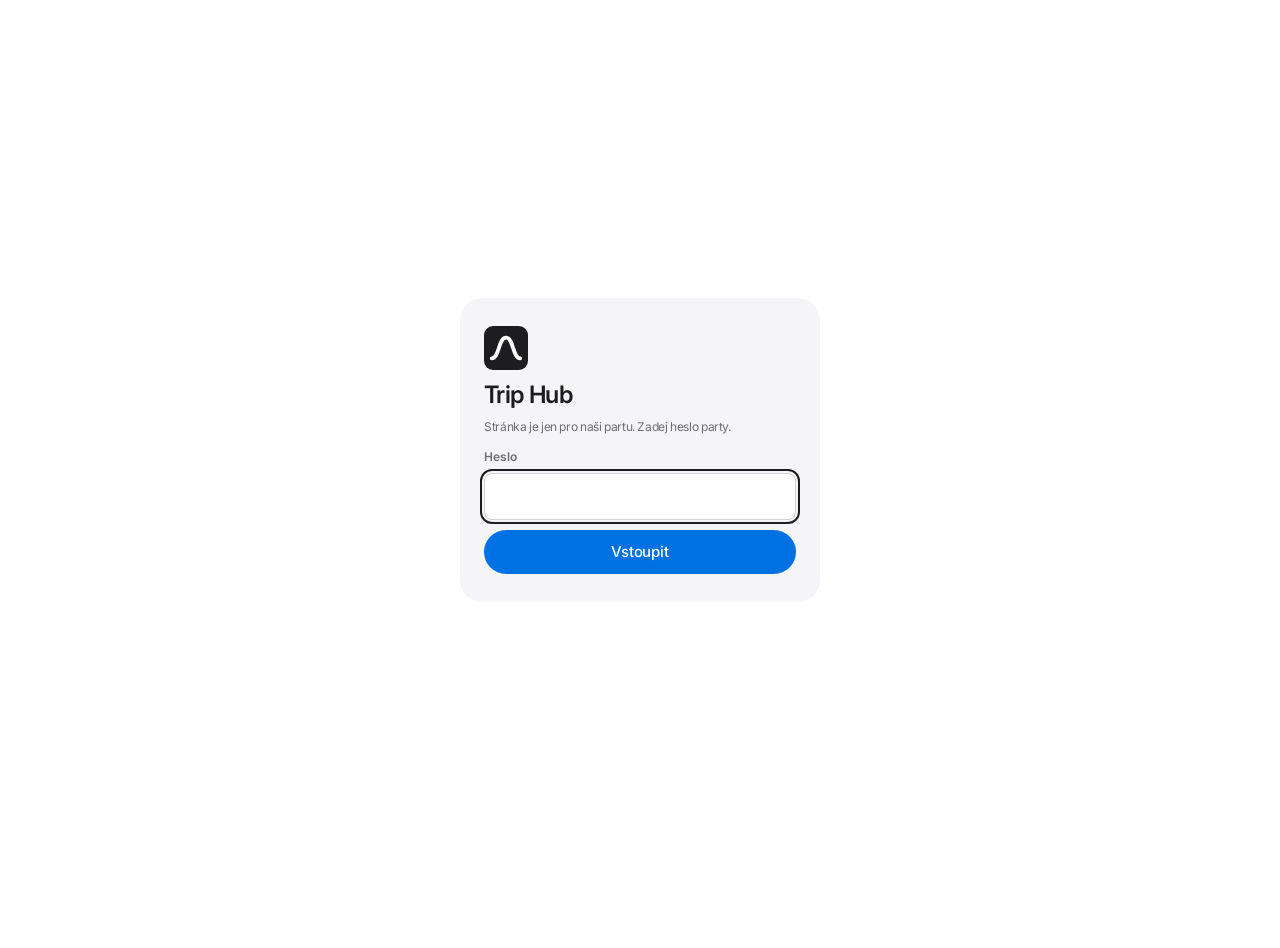
==== commit ed8501fc: "New look live: theme.css (from the reviewed preview) loaded by index.html; preview page removed Co-A" ====
--- a/index.html
+++ b/index.html
@@ -570,10 +570,35 @@
 .pnum{flex:none;display:flex;align-items:center;justify-content:center;border-radius:50%;color:#fff;font-weight:700}
 .place .tags{display:flex;flex-wrap:wrap;gap:4px}
 .place-actions{display:flex;gap:6px;margin-top:4px}
+/* Tom 2026-10-29: Místa as a list, one row per place (icon or photo, name, category · address, trip tags, buttons). */
+.places.plist{display:flex;flex-direction:column;align-items:stretch;gap:0;background:var(--surface);box-shadow:var(--card-shadow);border-radius:10px;overflow:hidden}
+.plist .place{box-shadow:none;border-radius:0;grid-template-columns:40px minmax(0,1fr);padding:8px 12px;gap:12px;align-items:center;border-top:1px solid var(--line)}
+.plist .place:first-child{border-top:0}
+.plist .place.sel{box-shadow:inset 3px 0 0 var(--accent);background:var(--soft)}
+.plist .place.legend{box-shadow:inset 3px 0 0 #FCD34D}
+.plist .place-pic{width:40px;height:40px}.plist .place-pic svg{width:22px;height:22px}.plist .place.legend .place-pic svg{width:24px;height:24px}
+.plist .place-body{flex-direction:row;align-items:center;gap:12px}
+.plist .place-body>h4{flex:0 1 auto;min-width:0;font-size:14.5px;white-space:nowrap;overflow:hidden;text-overflow:ellipsis}
+.plist .place-meta{flex:1 1 0;min-width:0;display:flex;gap:8px;align-items:baseline;line-height:1.6;padding-top:1px}
+.plist .place-meta .place-addr{font-size:12.5px;overflow:hidden;text-overflow:ellipsis;white-space:nowrap}
+.plist .place .tags{flex:none}
+.plist .place-actions{margin:0;flex:none}
+@media (max-width:640px){
+  .plist .place{grid-template-columns:36px minmax(0,1fr);padding:8px 10px;gap:10px}
+  .plist .place-pic{width:36px;height:36px}
+  .plist .place-body{display:grid;grid-template-columns:minmax(0,1fr) auto;column-gap:8px;row-gap:1px}
+  .plist .place-body>h4{grid-column:1;font-size:14px}
+  .plist .place-meta{grid-column:1;grid-row:2}
+  .plist .place-meta .place-addr{display:none}
+  .plist .place .tags{display:none}
+  .plist .place-actions{grid-column:2;grid-row:1/3}
+  .plist .place-actions .ibtn:not(.primary):not([data-pshow]){display:none}
+}
 .ibtn{display:inline-flex;align-items:center;justify-content:center;width:34px;height:34px;border-radius:8px;border:1px solid var(--line);background:var(--surface);color:var(--ink);cursor:pointer;padding:0}
 .ibtn svg{width:18px;height:18px;fill:none;stroke:currentColor;stroke-width:1.8;stroke-linecap:round;stroke-linejoin:round}
 .ibtn.primary{background:var(--accent);border-color:var(--accent);color:var(--accent-ink)}
 </style>
+<link rel="stylesheet" href="theme.css">
 
 <div id="gate" role="dialog" aria-modal="true" aria-labelledby="gate-h">
   <form id="gate-form" class="gate-card">
@@ -1740,6 +1765,7 @@
   {id:"tatra-muzeum-koprivnice", n:"Muzeum nákladních automobilů Tatra v Kopřivnici", cat:"muzeum", lat:49.5942206, lon:18.1481358}, // Tom 2026-10-29, Muzea; coordinates from his Google Maps link
   {id:"caffe-svet", n:"Caffe Svět", cat:"kavarna", lat:49.9646993, lon:16.97405}, // Tom 2026-10-29, coordinates from his Google Maps link
   {id:"cakirs-burger", n:"Cakir's Burger", cat:"restaurace", lat:49.9657131, lon:16.9715078}, // Tom 2026-10-29, coordinates from his Google Maps link
+  {id:"koliba-na-vrsku", n:"KOLIBA na Vršku", cat:"restaurace", lat:49.2331576, lon:18.5564147}, // Tom 2026-10-29, Slovakia; coordinates from his Google Maps link
   {id:"park-frantiska-stastneho", n:"Park Františka Šťastného", cat:"legenda", lat:50.2747231, lon:14.7826636, trips:["jaro20"],
    note:"Tady to všechno začalo: sraz před naším prvním tripem (Jaro 2020)."}, // Tom 2026-10-29, "a special place"; coordinates from his Google Maps link
   {id:"burger-brothers-u-kona", n:"Burger Brothers U Koňa", cat:"restaurace", lat:49.096157, lon:17.7465245}, // Tom 2026-10-13, coordinates from his link
@@ -1774,14 +1800,12 @@
       <div class="pmap-zoom"><button type="button" data-pzoom="1" aria-label="Přiblížit">+</button><button type="button" data-pzoom="-1" aria-label="Oddálit">−</button></div>
       <div class="pmap-attr">© <a href="https://www.openstreetmap.org/copyright" target="_blank" rel="noopener">OpenStreetMap</a></div>
     </div>
-    ${list.length ? `<div class="places">${list.map((p,i) => `
-      <article class="place${placeSel===p.id?" sel":""}${p.cat==="legenda"?" legend":""}" id="place-${p.id}">
+    ${list.length ? `<div class="places plist">${list.map((p,i) => `
+      <article class="place${placeSel===p.id?" sel":""}${p.cat==="legenda"?" legend":""}" id="place-${p.id}"${p.note && p.cat==="legenda" ? ` title="${esc(p.note)}"` : ""}>
         ${p.img ? `<button type="button" class="place-pic" data-pphoto="${p.id}" aria-label="Fotka: ${esc(p.n)}" style="--c:${placeCat_(p).c}"><img src="${esc(p.img)}" alt="" loading="lazy"></button>` : `<div class="place-pic" style="--c:${placeCat_(p).c};--i:${placeCat_(p).i||placeCat_(p).c}"><svg viewBox="0 0 24 24" aria-hidden="true">${PLACE_ICON[p.cat] || PLACE_ICON.jine}</svg></div>`}
         <div class="place-body">
           <h4>${esc(p.n)}</h4>
-          <div class="place-meta"><span class="label">${placeCat_(p).l}</span></div>
-          <div class="place-addr" data-paddr="${p.id}">${placeAddr(p) ? esc(placeAddr(p)) : ""}</div>
-          ${p.cat === "legenda" && p.note ? `<div class="place-story">${esc(p.note)}</div>` : ""}
+          <div class="place-meta"><span class="label">${placeCat_(p).l}</span><span class="place-addr" data-paddr="${p.id}">${placeAddr(p) ? esc(placeAddr(p)) : ""}</span></div>
           ${(p.trips||[]).filter(id => trip(id)).length ? `<div class="tags">${p.trips.filter(id => trip(id)).map(id => `<button class="tag" data-goto="${id}">${esc(trip(id).name)}</button>`).join("")}</div>` : ""}
         <div class="place-actions">
           <a class="ibtn primary" href="${navMapy(p)}" target="_blank" rel="noopener" title="Navigovat (Mapy.cz)" aria-label="Navigovat v Mapy.cz"><svg viewBox="0 0 24 24" aria-hidden="true"><path d="M3 11l18-8-8 18-2-8z"/></svg></a>
--- a/theme.css
+++ b/theme.css
@@ -0,0 +1,114 @@
+/* Trip Hub look (Tom 2026-11-01, live after he reviewed the preview): big confident headlines, lots of white space,
+   a thin translucent top bar, soft grey tiles, pill buttons and one blue accent.
+   Loaded by index.html right after its main style block and overrides its tokens and components. */
+:root{
+  --bg:#FFFFFF; --surface:#F5F5F7; --ink:#1D1D1F; --muted:#6E6E73; --line:#D2D2D7;
+  --accent:#0071E3; --accent-ink:#FFFFFF; --flag:#1D1D1F; --flag-ink:#FFFFFF; --soft:#E8E8ED;
+  --card-shadow:none; --tile:#F5F5F7; --band:#F5F5F7; --link:#0066CC;
+  --bar:rgba(251,251,253,.8); --bar-ink:rgba(0,0,0,.8);
+}
+@media (prefers-color-scheme: dark){
+  :root:not([data-theme="light"]){
+    --bg:#000000; --surface:#1D1D1F; --ink:#F5F5F7; --muted:#A1A1A6; --line:#424245;
+    --accent:#2997FF; --accent-ink:#FFFFFF; --flag:#F5F5F7; --flag-ink:#1D1D1F; --soft:#2C2C2E;
+    --card-shadow:none; --tile:#1D1D1F; --band:#161617; --link:#2997FF;
+    --bar:rgba(22,22,23,.8); --bar-ink:rgba(255,255,255,.8);
+  }
+}
+:root[data-theme="dark"]{
+  --bg:#000000; --surface:#1D1D1F; --ink:#F5F5F7; --muted:#A1A1A6; --line:#424245;
+  --accent:#2997FF; --accent-ink:#FFFFFF; --flag:#F5F5F7; --flag-ink:#1D1D1F; --soft:#2C2C2E;
+  --card-shadow:none; --tile:#1D1D1F; --band:#161617; --link:#2997FF;
+  --bar:rgba(22,22,23,.8); --bar-ink:rgba(255,255,255,.8);
+}
+
+/* Type: one sans family, tight tracking on big sizes, calm sentence-case labels */
+body{font-size:17px;line-height:1.47;letter-spacing:-.022em;-webkit-font-smoothing:antialiased;-moz-osx-font-smoothing:grayscale}
+h1,h2,h3{font-weight:600;letter-spacing:-.025em;line-height:1.07}
+.label,.tag,.vtag,.pill,.tab,.sec,.trip-person small,.facts b,.stat .v,.place-meta .label{font-family:var(--body)}
+.label{font-size:12px;font-weight:600;text-transform:none;letter-spacing:-.01em;color:var(--muted)}
+a{color:var(--link);text-decoration:none}
+@media (hover:hover){a:hover{text-decoration:underline}}
+.subhead{margin-block:56px 18px}
+.subhead h3,.panel h3{font-size:clamp(26px,3.2vw,40px);letter-spacing:-.03em}
+.panel h3{font-size:clamp(21px,2.2vw,28px);margin-bottom:14px}
+
+/* Thin translucent top bar with plain text links */
+.top{padding-block:4px;min-height:48px;gap:8px}
+.top::before{background:var(--bar)!important;-webkit-backdrop-filter:saturate(180%) blur(20px);backdrop-filter:saturate(180%) blur(20px);box-shadow:none!important}
+body.scrolled .top::before{box-shadow:0 1px 0 rgba(0,0,0,.08)!important}
+body.over-hero:not(.top-solid) .top::before{background:rgba(22,22,23,.55)!important}
+.brand h1{font-size:19px;letter-spacing:-.02em}
+.top-nav{gap:2px;padding:0}
+.top-nav .sec,body.over-hero:not(.top-solid) .top-nav .sec{min-height:40px;padding:0 12px;border:0;border-radius:0;background:transparent;-webkit-backdrop-filter:none;backdrop-filter:none;font-size:13px;font-weight:400;letter-spacing:-.01em;text-transform:none;color:var(--bar-ink);opacity:.85}
+.top-nav .sec[aria-selected="true"],body.over-hero:not(.top-solid) .top-nav .sec[aria-selected="true"]{background:transparent;color:var(--ink);opacity:1;font-weight:600}
+body.over-hero:not(.top-solid) .top-nav .sec{color:rgba(255,255,255,.85)}
+body.over-hero:not(.top-solid) .top-nav .sec[aria-selected="true"]{color:#fff}
+@media (hover:hover){.top-nav .sec:hover,body.over-hero:not(.top-solid) .top-nav .sec:not([aria-selected="true"]):hover{background:transparent;opacity:1;border:0}}
+.logout,.menu-btn,body.over-hero:not(.top-solid) .logout,body.over-hero:not(.top-solid) .menu-btn{width:40px;height:40px;border:0;background:transparent;color:var(--bar-ink);-webkit-backdrop-filter:none;backdrop-filter:none}
+body.over-hero:not(.top-solid) .logout,body.over-hero:not(.top-solid) .menu-btn{color:rgba(255,255,255,.9)}
+@media (hover:hover){.logout:hover,.menu-btn:hover,body.over-hero:not(.top-solid) .logout:hover,body.over-hero:not(.top-solid) .menu-btn:hover{background:transparent;border:0;color:var(--ink)}}
+@media (max-width:640px){
+  .top-nav,body .top-nav{border-radius:18px;padding:8px;background:var(--bg);box-shadow:0 12px 40px rgba(0,0,0,.18)}
+  .top-nav .sec,body.over-hero:not(.top-solid) .top-nav .sec{min-height:48px;padding:0 14px;font-size:17px;font-weight:600;color:var(--ink);opacity:1;border-radius:12px}
+  .top-nav .sec[aria-selected="true"],body.over-hero:not(.top-solid) .top-nav .sec[aria-selected="true"]{background:var(--surface);color:var(--ink)}
+}
+
+/* Heroes: centred, big headline, quiet subtitle, numbers in a row */
+.hero{margin-bottom:36px;padding-block:72px}
+.hero-in{grid-template-columns:1fr;justify-items:center;text-align:center;gap:28px}
+.hero-in > *{max-width:820px}
+.hero h2{font-size:clamp(40px,7vw,80px);letter-spacing:-.035em;line-height:1.03}
+.hero .hsub{font-size:clamp(19px,2.4vw,28px);font-weight:400;letter-spacing:-.02em;color:#F5F5F7;margin-top:10px}
+.hero p{margin-inline:auto;font-size:clamp(17px,1.6vw,21px);line-height:1.4;color:#E8E8ED;max-width:46ch}
+.hero .label,.hero.has-img .label{font-size:14px;font-weight:600;color:#F5F5F7;opacity:.85;letter-spacing:-.01em}
+.hero.has-img h2,.hero.has-img p,.hero.has-img .stat,.hero.has-img .label{text-shadow:0 1px 12px rgba(0,0,0,.45)}
+.stats{display:flex;flex-wrap:wrap;justify-content:center;gap:12px 48px}
+.stat{display:flex;flex-direction:column-reverse;align-items:center;gap:6px}
+.stat .v{font-size:clamp(32px,4vw,48px);font-weight:600;letter-spacing:-.03em;line-height:1}
+.stat .v small{font-size:.45em;color:inherit;opacity:.8}
+.trip-cars,.trip-people{justify-content:center;text-align:center}
+.trip-cars > .label,.trip-people > .label{display:block;width:100%}
+.trip-car,.trip-person{background:rgba(255,255,255,.14);border:0;-webkit-backdrop-filter:saturate(180%) blur(20px);backdrop-filter:saturate(180%) blur(20px)}
+.trip-person small{text-transform:none;letter-spacing:-.01em;font-size:11.5px;font-weight:400}
+.tpick-btn{border:0;background:rgba(255,255,255,.16);-webkit-backdrop-filter:saturate(180%) blur(20px);backdrop-filter:saturate(180%) blur(20px)}
+
+/* Tiles instead of shadowed cards */
+.panel,.member,.home-day,.place,.places.plist,.mapcard,.gate-card,.story,.stage,.meet-card,.iday{background:var(--tile);box-shadow:none!important;border-radius:22px}
+.panel{padding:28px}
+.plist .place{background:transparent;border-top-color:var(--line)}
+.plist .place.legend{box-shadow:inset 3px 0 0 #FCD34D!important}
+.home-day{padding:20px 44px 22px 22px}
+@media (hover:hover){.home-day:hover{background:var(--soft)}}
+.pmap,.zmap,.iday-map,.daymap{border-radius:22px;box-shadow:none}
+
+/* Segmented controls for tabs and filters */
+.tabs{border:0;gap:2px;padding:4px;margin-block:8px 22px;background:var(--surface);border-radius:999px;width:max-content;max-width:100%;margin-inline:auto}
+.tab{min-height:36px;border:0;border-radius:999px;padding:8px 18px;font-size:14px;font-weight:500;letter-spacing:-.01em;text-transform:none;color:var(--ink)}
+.tab[aria-selected="true"]{background:var(--bg);box-shadow:0 1px 4px rgba(0,0,0,.12);border:0}
+.sections:not(.top-nav) .sec{border:0;background:var(--surface);color:var(--ink);font-size:14px;font-weight:500;letter-spacing:-.01em;text-transform:none;min-height:36px;padding:8px 16px}
+.sections:not(.top-nav) .sec[aria-selected="true"]{background:var(--ink);color:var(--bg)}
+.fleet-sort .sec{font-size:12.5px!important;letter-spacing:-.01em!important}
+
+/* Pill buttons, one blue accent */
+.btn{border-radius:999px;padding:11px 22px;font-size:15px;font-weight:500;letter-spacing:-.01em;background:var(--accent);color:var(--accent-ink)}
+.btn.ghost{background:transparent;color:var(--link);border:1px solid var(--link)}
+.ibtn{border:0;background:var(--bg);border-radius:999px}
+.ibtn.primary{background:var(--accent);color:#fff}
+.tag{border-radius:999px;padding:4px 10px;text-transform:none;letter-spacing:-.01em;font-size:12px;font-weight:500;background:var(--soft)}
+.tag.plan{border-radius:999px}
+
+/* Tables: airy rows, hairline dividers */
+.fleet{font-size:14px}
+.fleet th{font-weight:600;text-transform:none;letter-spacing:-.01em}
+.fleet-wrap{border-radius:22px;background:var(--tile);box-shadow:none}
+
+@media (max-width:640px){
+  .hero{padding-block:48px}
+  .hero h2{font-size:clamp(36px,11vw,48px)}
+  .hero p{font-size:16px}
+  .stats{display:flex;flex-wrap:wrap;justify-content:center;gap:18px 0;width:100%}.stat{flex:0 0 46%}
+  .stat .v{font-size:32px}
+  .subhead{margin-block:40px 14px}
+  .panel{padding:20px;border-radius:18px}
+}
